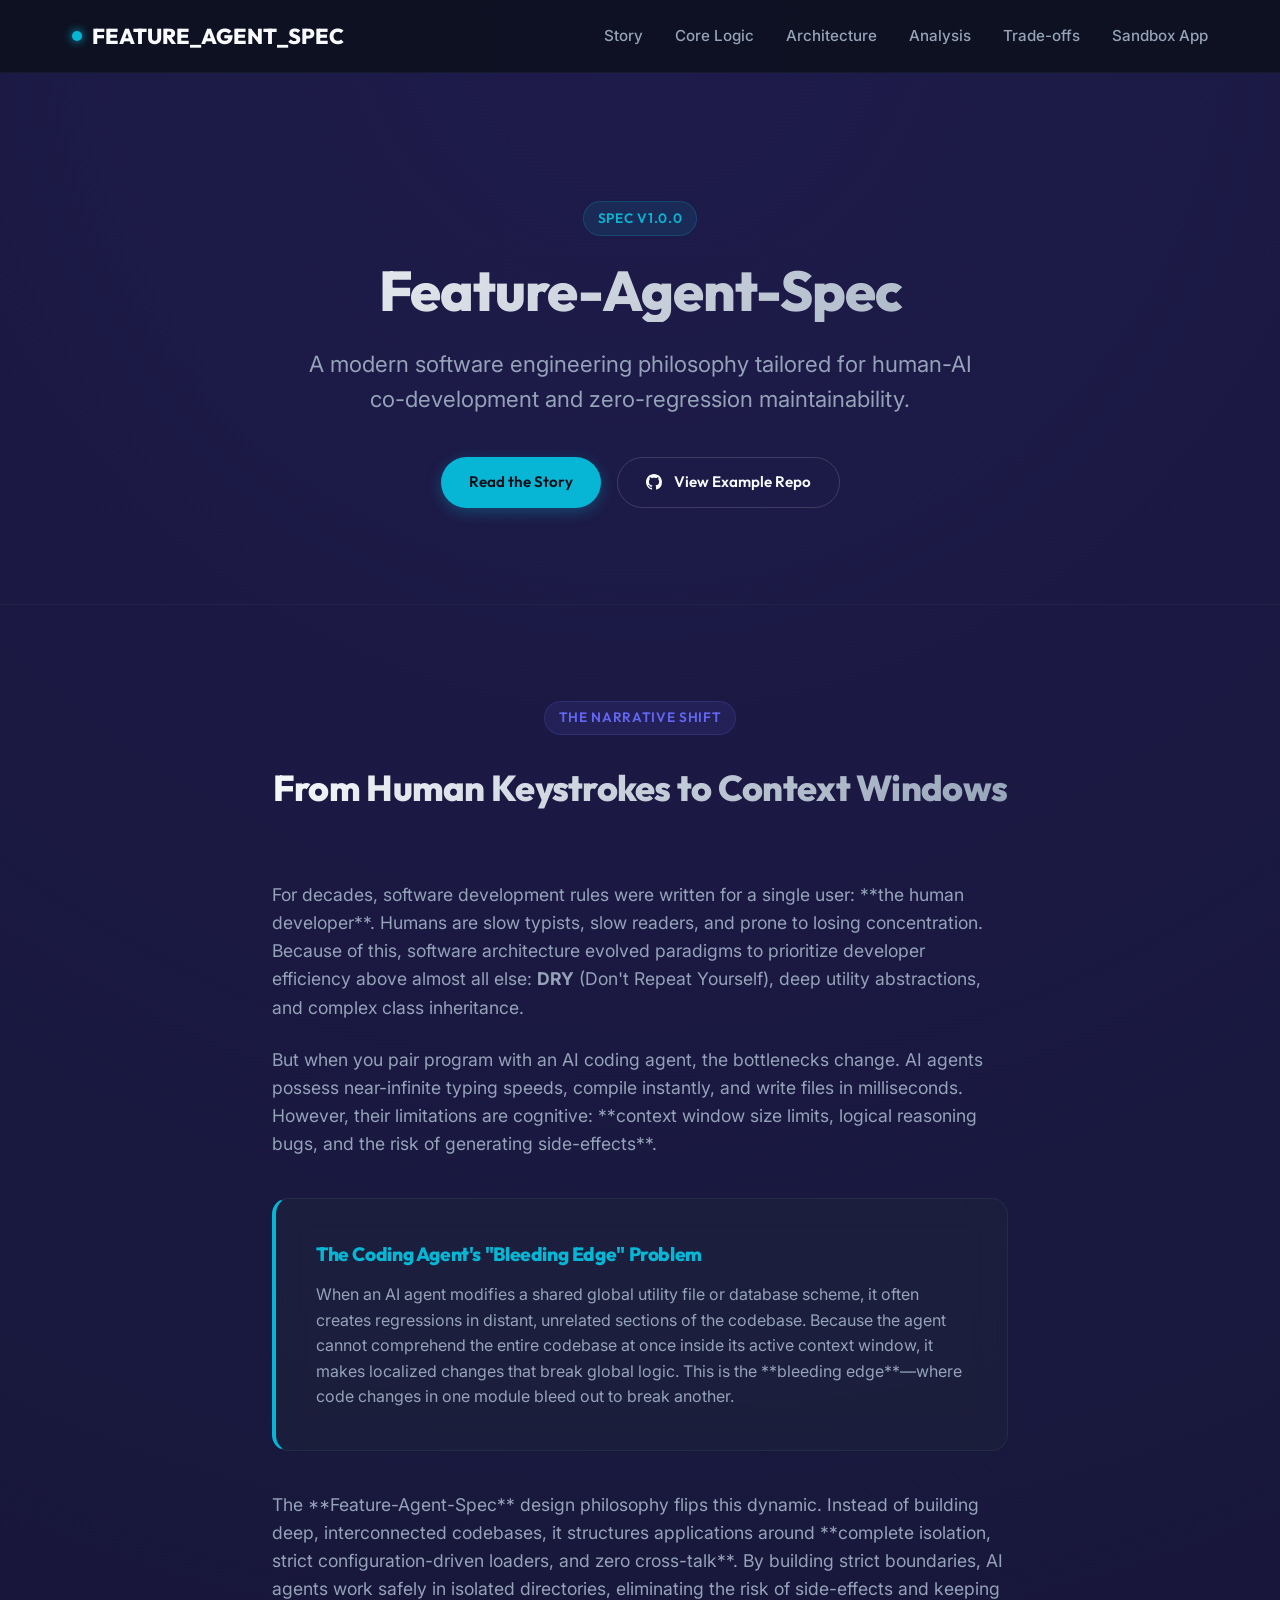
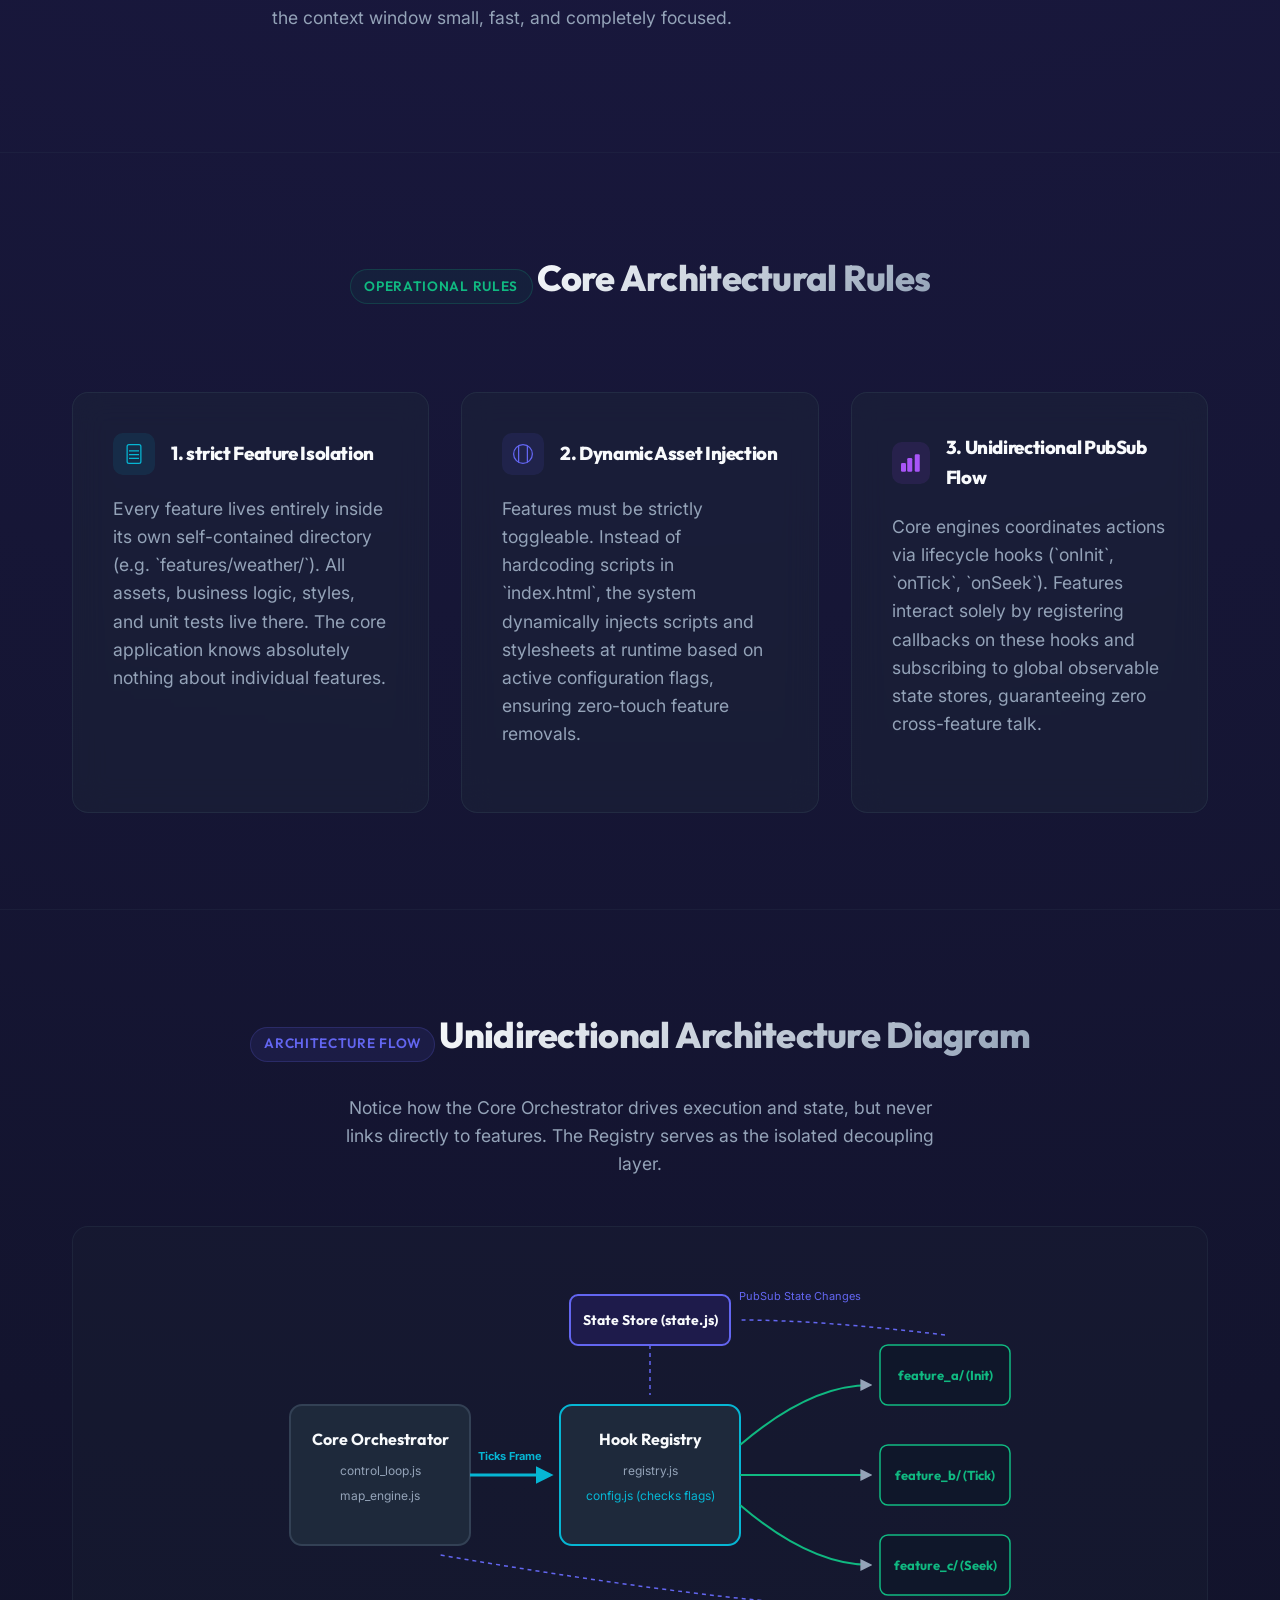
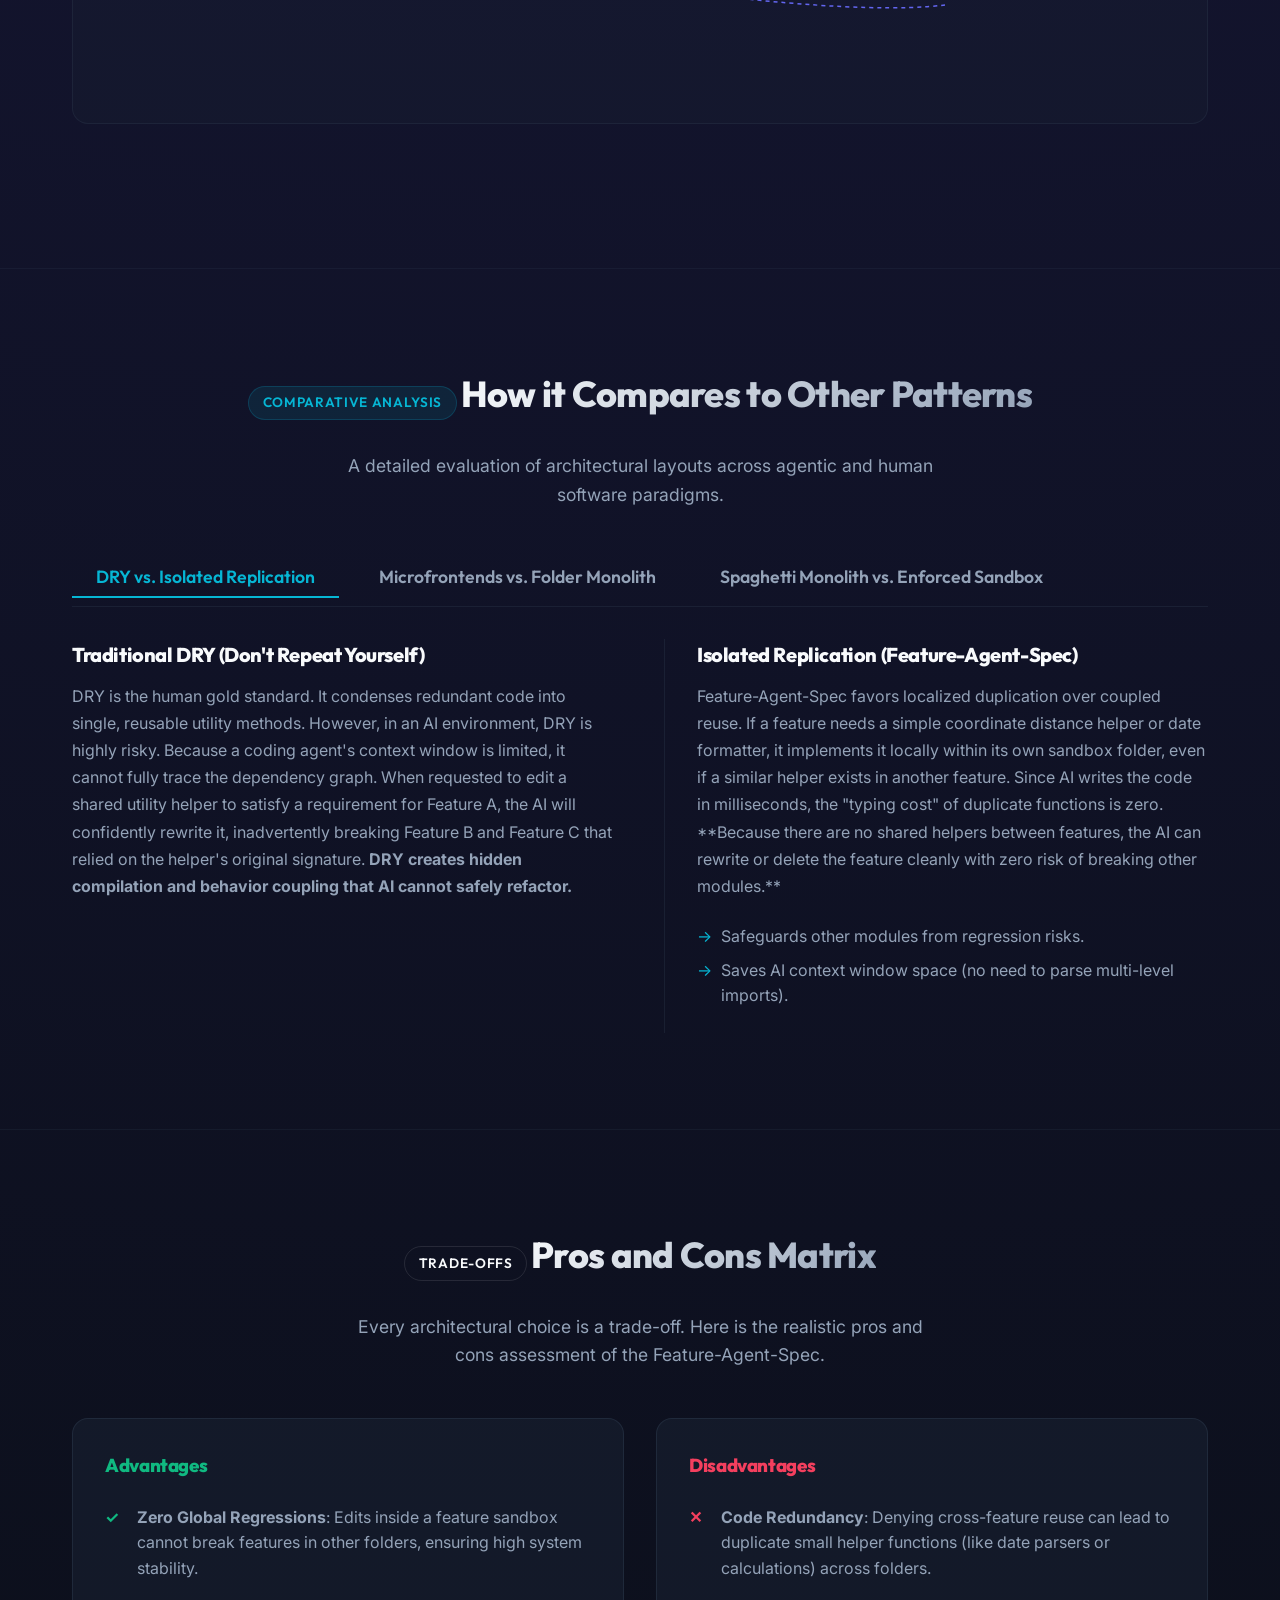
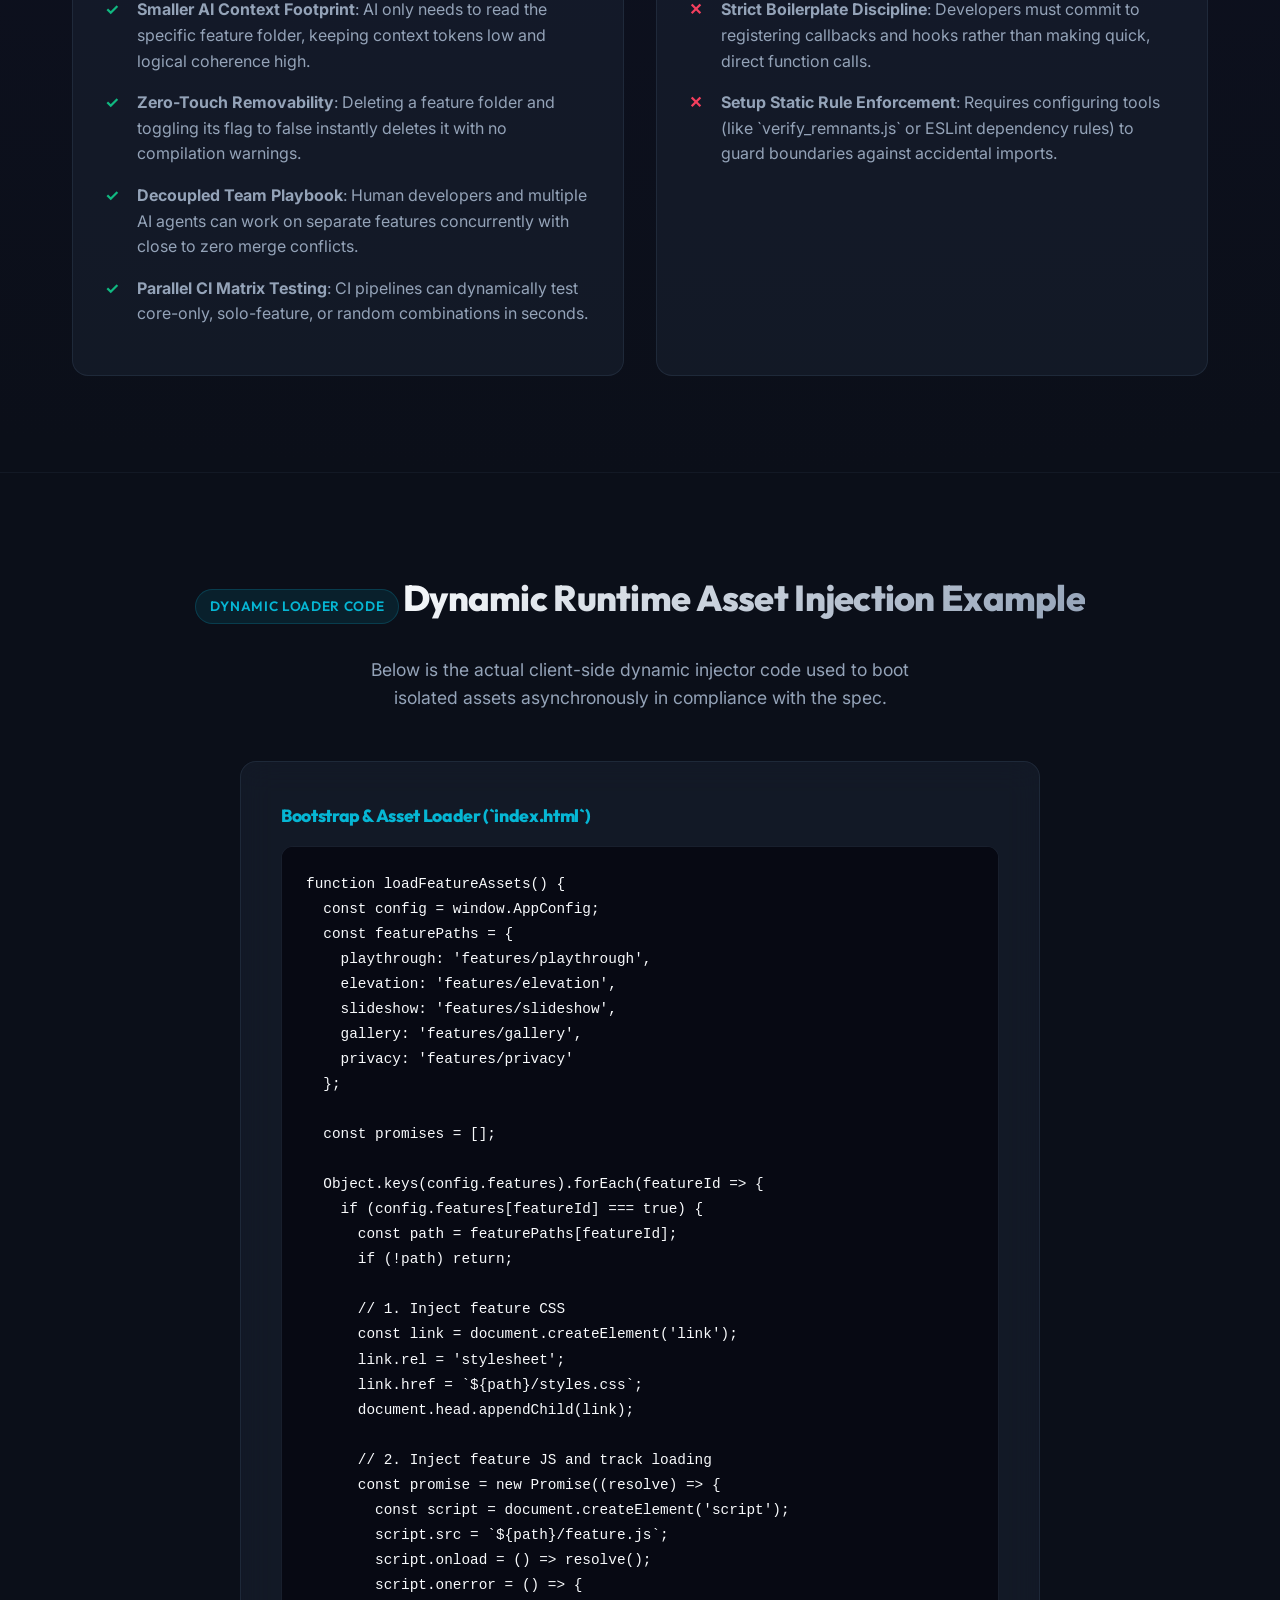
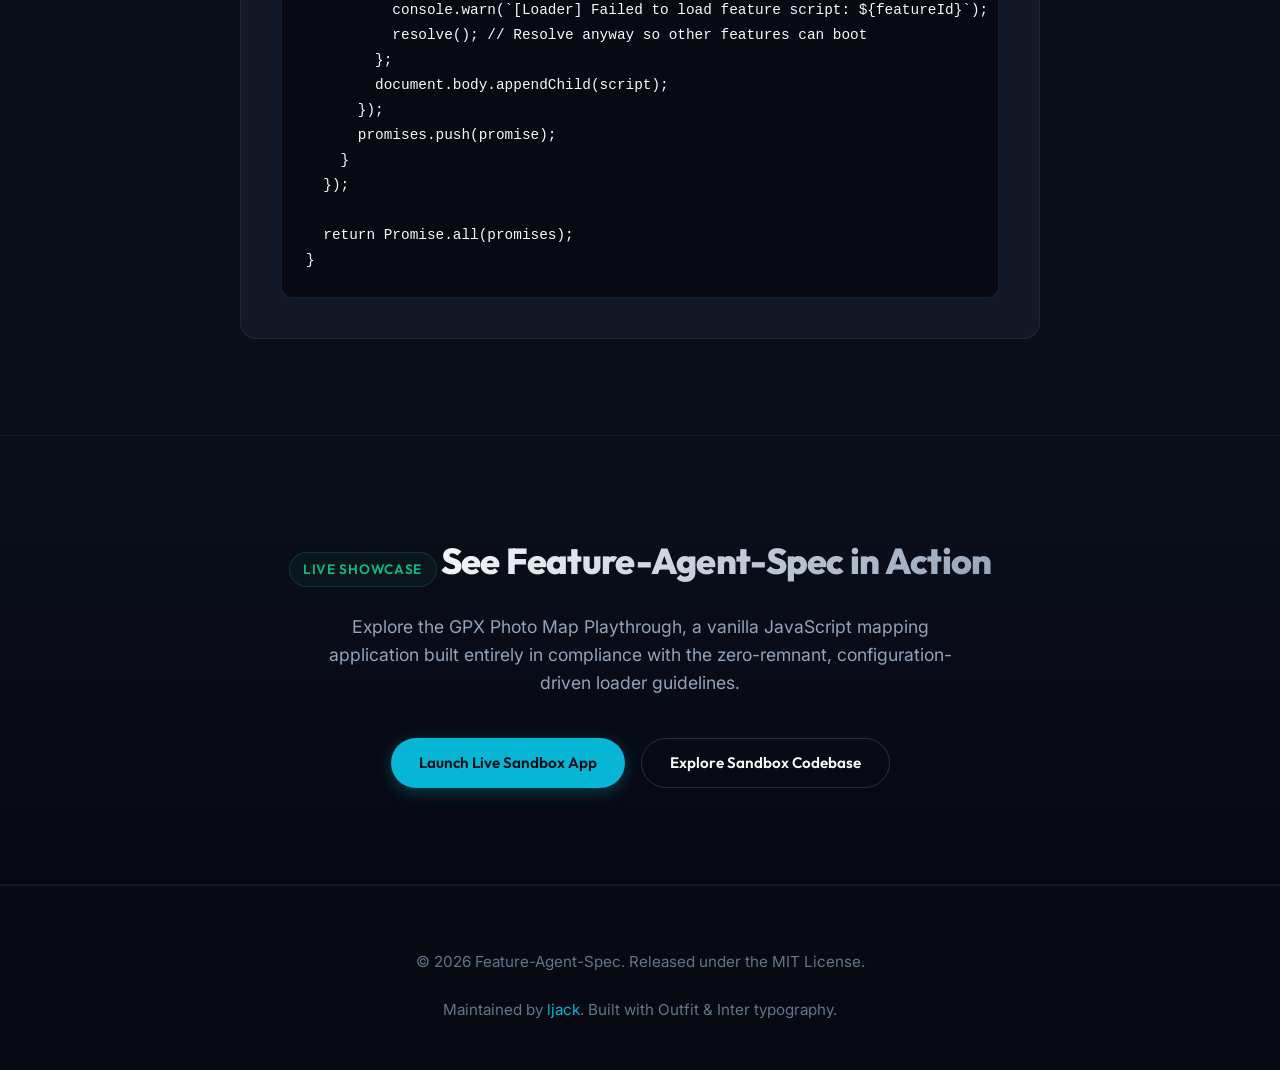
==== index.html @ 4393237b "feat: add landing page and pages deploy workflow" ====
<!DOCTYPE html>
<html lang="en">
<head>
  <meta charset="utf-8" />
  <meta name="viewport" content="width=device-width, initial-scale=1" />
  <title>Feature-Agent-Spec: Agentic Software Architecture</title>
  
  <!-- Google Fonts -->
  <link rel="preconnect" href="https://fonts.googleapis.com" />
  <link rel="preconnect" href="https://fonts.gstatic.com" crossorigin />
  <link href="https://fonts.googleapis.com/css2?family=Inter:wght@300;400;500;600;700&family=Outfit:wght@400;600;800;900&family=JetBrains+Mono:wght@400;500&display=swap" rel="stylesheet" />
  
  <!-- Base Stylesheet -->
  <link rel="stylesheet" href="index.css" />
</head>
<body>

  <!-- Navigation Bar -->
  <header>
    <div class="container header-container">
      <a href="#" class="logo">
        <span class="logo-dot"></span>
        FEATURE_AGENT_SPEC
      </a>
      <ul class="nav-links">
        <li><a href="#philosophy">Story</a></li>
        <li><a href="#principles">Core Logic</a></li>
        <li><a href="#diagrams">Architecture</a></li>
        <li><a href="#analysis">Analysis</a></li>
        <li><a href="#tradeoffs">Trade-offs</a></li>
        <li><a href="https://github.com/ljack/feature-agent-spec-gpx-photo-map-playthrough" target="_blank" rel="noopener noreferrer">Sandbox App</a></li>
      </ul>
    </div>
  </header>

  <!-- Hero Section -->
  <section class="hero">
    <div class="container">
      <span class="badge badge-cyan">Spec v1.0.0</span>
      <h1>Feature-Agent-Spec</h1>
      <p class="hero-subtitle">A modern software engineering philosophy tailored for human-AI co-development and zero-regression maintainability.</p>
      <div class="hero-actions">
        <a href="#philosophy" class="btn btn-primary">Read the Story</a>
        <a href="https://github.com/ljack/feature-agent-spec-gpx-photo-map-playthrough" class="btn btn-outline" target="_blank" rel="noopener noreferrer">
          <svg width="16" height="16" fill="currentColor" viewBox="0 0 16 16" style="margin-right: 0.25rem;">
            <path d="M8 0C3.58 0 0 3.58 0 8c0 3.54 2.29 6.53 5.47 7.59.4.07.55-.17.55-.38 0-.19-.01-.82-.01-1.49-2.01.37-2.53-.49-2.69-.94-.09-.23-.48-.94-.82-1.13-.28-.15-.68-.52-.01-.53.63-.01 1.08.58 1.23.82.72 1.21 1.87.87 2.33.66.07-.52.28-.87.51-1.07-1.78-.2-3.64-.89-3.64-3.95 0-.87.31-1.59.82-2.15-.08-.2-.36-1.02.08-2.12 0 0 .67-.21 2.2.82.64-.18 1.32-.27 2-.27.68 0 1.36.09 2 .27 1.53-1.04 2.2-.82 2.2-.82.44 1.1.16 1.92.08 2.12.51.56.82 1.27.82 2.15 0 3.07-1.87 3.75-3.65 3.95.29.25.54.73.54 1.48 0 1.07-.01 1.93-.01 2.2 0 .21.15.46.55.38A8.012 8.012 0 0 0 16 8c0-4.42-3.58-8-8-8z"/>
          </svg>
          View Example Repo
        </a>
      </div>
    </div>
  </section>

  <!-- Narrative Story Section -->
  <section id="philosophy">
    <div class="container" style="max-width: 800px;">
      <div style="text-align: center; margin-bottom: 3rem;">
        <span class="badge badge-indigo">The Narrative Shift</span>
        <h2>From Human Keystrokes to Context Windows</h2>
      </div>
      <p>For decades, software development rules were written for a single user: **the human developer**. Humans are slow typists, slow readers, and prone to losing concentration. Because of this, software architecture evolved paradigms to prioritize developer efficiency above almost all else: <strong>DRY</strong> (Don't Repeat Yourself), deep utility abstractions, and complex class inheritance.</p>
      
      <p>But when you pair program with an AI coding agent, the bottlenecks change. AI agents possess near-infinite typing speeds, compile instantly, and write files in milliseconds. However, their limitations are cognitive: **context window size limits, logical reasoning bugs, and the risk of generating side-effects**.</p>
      
      <div class="card" style="margin: 2.5rem 0; border-left: 4px solid var(--accent-cyan);">
        <h4 style="font-size: 1.2rem; margin-bottom: 0.75rem; color: var(--accent-cyan);">The Coding Agent's "Bleeding Edge" Problem</h4>
        <p style="font-size: 1rem; margin-bottom: 0; color: var(--text-secondary);">When an AI agent modifies a shared global utility file or database scheme, it often creates regressions in distant, unrelated sections of the codebase. Because the agent cannot comprehend the entire codebase at once inside its active context window, it makes localized changes that break global logic. This is the **bleeding edge**—where code changes in one module bleed out to break another.</p>
      </div>

      <p>The **Feature-Agent-Spec** design philosophy flips this dynamic. Instead of building deep, interconnected codebases, it structures applications around **complete isolation, strict configuration-driven loaders, and zero cross-talk**. By building strict boundaries, AI agents work safely in isolated directories, eliminating the risk of side-effects and keeping the context window small, fast, and completely focused.</p>
    </div>
  </section>

  <!-- Core Architecture Principles -->
  <section id="principles">
    <div class="container">
      <div style="text-align: center; margin-bottom: 4rem;">
        <span class="badge badge-emerald">Operational Rules</span>
        <h2>Core Architectural Rules</h2>
      </div>
      
      <div class="feature-grid">
        <!-- Principle 1 -->
        <div class="card">
          <div class="feature-header">
            <div class="feature-icon">
              <svg width="20" height="20" fill="currentColor" viewBox="0 0 16 16">
                <path d="M12 1a1 1 0 0 1 1 1v12a1 1 0 0 1-1 1H4a1 1 0 0 1-1-1V2a1 1 0 0 1 1-1h8zM4 0a2 2 0 0 0-2 2v12a2 2 0 0 0 2 2h8a2 2 0 0 0 2-2V2a2 2 0 0 0-2-2H4z"/>
                <path d="M4 6h8V5H4v1zm0 3h8V8H4v1zm0 3h8v-1H4v1z"/>
              </svg>
            </div>
            <h3>1. strict Feature Isolation</h3>
          </div>
          <p>Every feature lives entirely inside its own self-contained directory (e.g. `features/weather/`). All assets, business logic, styles, and unit tests live there. The core application knows absolutely nothing about individual features.</p>
        </div>

        <!-- Principle 2 -->
        <div class="card">
          <div class="feature-header">
            <div class="feature-icon" style="color: var(--accent-indigo); background: rgba(99, 102, 241, 0.1);">
              <svg width="20" height="20" fill="currentColor" viewBox="0 0 16 16">
                <path d="M8 15A7 7 0 1 1 8 1a7 7 0 0 1 0 14zm0 1A8 8 0 1 0 8 0a8 8 0 0 0 0 16z"/>
                <path d="M11.5 15a.5.5 0 0 1-.5-.5v-13a.5.5 0 0 1 1 0v13a.5.5 0 0 1-.5.5zM4.5 15a.5.5 0 0 1-.5-.5v-13a.5.5 0 0 1 1 0v13a.5.5 0 0 1-.5.5z"/>
              </svg>
            </div>
            <h3>2. Dynamic Asset Injection</h3>
          </div>
          <p>Features must be strictly toggleable. Instead of hardcoding scripts in `index.html`, the system dynamically injects scripts and stylesheets at runtime based on active configuration flags, ensuring zero-touch feature removals.</p>
        </div>

        <!-- Principle 3 -->
        <div class="card">
          <div class="feature-header">
            <div class="feature-icon" style="color: var(--accent-purple); background: rgba(168, 85, 247, 0.1);">
              <svg width="20" height="20" fill="currentColor" viewBox="0 0 16 16">
                <path d="M11 2a1 1 0 0 1 1-1h2a1 1 0 0 1 1 1v12a1 1 0 0 1-1 1h-2a1 1 0 0 1-1-1V2z"/>
                <path d="M5 5a1 1 0 0 1 1-1h2a1 1 0 0 1 1 1v9a1 1 0 0 1-1 1H6a1 1 0 0 1-1-1V5z"/>
                <path d="M0 9a1 1 0 0 1 1-1h2a1 1 0 0 1 1 1v5a1 1 0 0 1-1 1H1a1 1 0 0 1-1-1V9z"/>
              </svg>
            </div>
            <h3>3. Unidirectional PubSub Flow</h3>
          </div>
          <p>Core engines coordinates actions via lifecycle hooks (`onInit`, `onTick`, `onSeek`). Features interact solely by registering callbacks on these hooks and subscribing to global observable state stores, guaranteeing zero cross-feature talk.</p>
        </div>
      </div>
    </div>
  </section>

  <!-- Interactive SVG Diagrams -->
  <section id="diagrams">
    <div class="container">
      <div style="text-align: center; margin-bottom: 2rem;">
        <span class="badge badge-indigo">Architecture Flow</span>
        <h2>Unidirectional Architecture Diagram</h2>
        <p style="max-width: 600px; margin: 0.5rem auto 0;">Notice how the Core Orchestrator drives execution and state, but never links directly to features. The Registry serves as the isolated decoupling layer.</p>
      </div>

      <div class="diagram-container">
        <!-- SVG Vector Diagram -->
        <svg class="diagram-svg" viewBox="0 0 800 400" xmlns="http://www.w3.org/2000/svg">
          <!-- Definitions for markers and filters -->
          <defs>
            <marker id="arrow" viewBox="0 0 10 10" refX="8" refY="5" markerWidth="6" markerHeight="6" orient="auto-start-reverse">
              <path d="M 0 0 L 10 5 L 0 10 z" fill="#94a3b8"/>
            </marker>
            <marker id="arrow-glow" viewBox="0 0 10 10" refX="8" refY="5" markerWidth="6" markerHeight="6" orient="auto-start-reverse">
              <path d="M 0 0 L 10 5 L 0 10 z" fill="#06b6d4"/>
            </marker>
          </defs>

          <!-- Core Block -->
          <rect x="50" y="130" width="180" height="140" rx="12" fill="#1e293b" stroke="#334155" stroke-width="2"/>
          <text x="140" y="170" fill="#f8fafc" font-family="Outfit" font-weight="bold" font-size="16" text-anchor="middle">Core Orchestrator</text>
          <text x="140" y="200" fill="#94a3b8" font-family="Inter" font-size="12" text-anchor="middle">control_loop.js</text>
          <text x="140" y="225" fill="#94a3b8" font-family="Inter" font-size="12" text-anchor="middle">map_engine.js</text>

          <!-- Flow: Core -> Registry -->
          <line x1="230" y1="200" x2="310" y2="200" stroke="#06b6d4" stroke-width="3" marker-end="url(#arrow-glow)"/>
          <text x="270" y="185" fill="#06b6d4" font-family="Inter" font-size="11" font-weight="bold" text-anchor="middle">Ticks Frame</text>

          <!-- Registry Block -->
          <rect x="320" y="130" width="180" height="140" rx="12" fill="#1e293b" stroke="#06b6d4" stroke-width="2"/>
          <text x="410" y="170" fill="#f8fafc" font-family="Outfit" font-weight="bold" font-size="16" text-anchor="middle">Hook Registry</text>
          <text x="410" y="200" fill="#94a3b8" font-family="Inter" font-size="12" text-anchor="middle">registry.js</text>
          <text x="410" y="225" fill="#06b6d4" font-family="Inter" font-size="12" text-anchor="middle">config.js (checks flags)</text>

          <!-- Flows: Registry -> Features -->
          <path d="M 500 170 Q 570 110 630 110" fill="none" stroke="#10b981" stroke-width="2" marker-end="url(#arrow)"/>
          <path d="M 500 200 L 630 200" fill="none" stroke="#10b981" stroke-width="2" marker-end="url(#arrow)"/>
          <path d="M 500 230 Q 570 290 630 290" fill="none" stroke="#10b981" stroke-width="2" marker-end="url(#arrow)"/>

          <!-- Feature Sandboxes -->
          <!-- Feature A -->
          <rect x="640" y="70" width="130" height="60" rx="8" fill="#0f172a" stroke="#10b981" stroke-width="1.5"/>
          <text x="705" y="105" fill="#10b981" font-family="Outfit" font-weight="bold" font-size="13" text-anchor="middle">feature_a/ (Init)</text>

          <!-- Feature B -->
          <rect x="640" y="170" width="130" height="60" rx="8" fill="#0f172a" stroke="#10b981" stroke-width="1.5"/>
          <text x="705" y="205" fill="#10b981" font-family="Outfit" font-weight="bold" font-size="13" text-anchor="middle">feature_b/ (Tick)</text>

          <!-- Feature C -->
          <rect x="640" y="260" width="130" height="60" rx="8" fill="#0f172a" stroke="#10b981" stroke-width="1.5"/>
          <text x="705" y="295" fill="#10b981" font-family="Outfit" font-weight="bold" font-size="13" text-anchor="middle">feature_c/ (Seek)</text>

          <!-- State Store Overlay -->
          <rect x="330" y="20" width="160" height="50" rx="8" fill="#1e1b4b" stroke="#6366f1" stroke-width="2"/>
          <text x="410" y="50" fill="#f8fafc" font-family="Outfit" font-weight="bold" font-size="14" text-anchor="middle">State Store (state.js)</text>

          <!-- Dotted Lines: Features <-> State -->
          <path d="M 705 60 Q 580 45 500 45" fill="none" stroke="#6366f1" stroke-width="1.5" stroke-dasharray="4,4"/>
          <path d="M 705 330 Q 580 345 200 280" fill="none" stroke="#6366f1" stroke-width="1.5" stroke-dasharray="4,4" />
          <line x1="410" y1="70" x2="410" y2="120" stroke="#6366f1" stroke-width="1.5" stroke-dasharray="4,4"/>
          
          <text x="560" y="25" fill="#6366f1" font-family="Inter" font-size="11" text-anchor="middle">PubSub State Changes</text>
        </svg>
      </div>
    </div>
  </section>

  <!-- Deep Architecture Analysis Section -->
  <section id="analysis">
    <div class="container">
      <div style="text-align: center; margin-bottom: 3rem;">
        <span class="badge badge-cyan">Comparative Analysis</span>
        <h2>How it Compares to Other Patterns</h2>
        <p style="max-width: 600px; margin: 0.5rem auto 0;">A detailed evaluation of architectural layouts across agentic and human software paradigms.</p>
      </div>

      <div class="tab-container">
        <!-- Navigation Tabs -->
        <div class="tab-nav">
          <button class="tab-btn active" onclick="switchTab(event, 'tab-dry')">DRY vs. Isolated Replication</button>
          <button class="tab-btn" onclick="switchTab(event, 'tab-micro')">Microfrontends vs. Folder Monolith</button>
          <button class="tab-btn" onclick="switchTab(event, 'tab-mono')">Spaghetti Monolith vs. Enforced Sandbox</button>
        </div>

        <!-- Tab 1: DRY -->
        <div id="tab-dry" class="tab-panel active">
          <div class="analysis-block">
            <h4>Traditional DRY (Don't Repeat Yourself)</h4>
            <p>DRY is the human gold standard. It condenses redundant code into single, reusable utility methods. However, in an AI environment, DRY is highly risky. Because a coding agent's context window is limited, it cannot fully trace the dependency graph. When requested to edit a shared utility helper to satisfy a requirement for Feature A, the AI will confidently rewrite it, inadvertently breaking Feature B and Feature C that relied on the helper's original signature. <strong>DRY creates hidden compilation and behavior coupling that AI cannot safely refactor.</strong></p>
          </div>
          <div class="analysis-block" style="border-left: 1px solid rgba(51, 65, 85, 0.3); padding-left: 2rem;">
            <h4>Isolated Replication (Feature-Agent-Spec)</h4>
            <p>Feature-Agent-Spec favors localized duplication over coupled reuse. If a feature needs a simple coordinate distance helper or date formatter, it implements it locally within its own sandbox folder, even if a similar helper exists in another feature. Since AI writes the code in milliseconds, the "typing cost" of duplicate functions is zero. **Because there are no shared helpers between features, the AI can rewrite or delete the feature cleanly with zero risk of breaking other modules.**</p>
            <ul class="bullet-list" style="margin-top: 1rem;">
              <li>Safeguards other modules from regression risks.</li>
              <li>Saves AI context window space (no need to parse multi-level imports).</li>
            </ul>
          </div>
        </div>

        <!-- Tab 2: Microfrontends -->
        <div id="tab-micro" class="tab-panel">
          <div class="analysis-block">
            <h4>Microservices / Microfrontends</h4>
            <p>Microservices resolve coupling by splitting code into physically distinct repositories, build pipelines, and server runtimes. While this guarantees modular isolation, it introduces immense operational complexity: custom Webpack module federation configs, distinct deployment pipelines, network latency, CORS hassles, and difficult local debugging setup. For small to medium-sized apps, microfrontends represent excessive infrastructure overkill.</p>
          </div>
          <div class="analysis-block" style="border-left: 1px solid rgba(51, 65, 85, 0.3); padding-left: 2rem;">
            <h4>Folder-Level Monolith (Feature-Agent-Spec)</h4>
            <p>Feature-Agent-Spec achieves micro-level decoupling **inside a simple monolithic repository**. It enforces isolation boundaries strictly via folder layouts and linting/static rules, rather than multi-repo physical boundaries. You maintain a single build pipeline, run the entire app locally in seconds, and execute test scripts immediately, obtaining the structural benefits of microfrontends with none of the network or hosting overhead.</p>
            <ul class="bullet-list" style="margin-top: 1rem;">
              <li>Zero build-time federated configuration required.</li>
              <li>Local dev server spins up instantly with `npm run dev`.</li>
            </ul>
          </div>
        </div>

        <!-- Tab 3: Monolith -->
        <div id="tab-mono" class="tab-panel">
          <div class="analysis-block">
            <h4>Spaghetti Monoliths</h4>
            <p>Traditional monolithic codebases allow direct, ad-hoc imports across any file boundaries. Over time, code paths resemble spaghetti. Feature A directly imports from Feature B, the core launcher directly links to styles inside individual widgets, and routes are hardcoded inside central configuration arrays. Deleting a directory in a spaghetti monolith causes a domino effect of compilation crashes, broken links, and hidden asset calls.</p>
          </div>
          <div class="analysis-block" style="border-left: 1px solid rgba(51, 65, 85, 0.3); padding-left: 2rem;">
            <h4>Enforced Sandbox Monolith</h4>
            <p>Feature-Agent-Spec mandates strict unidirectional flow: Core never imports from Features, and Features never cross-talk. Features register themselves dynamically at runtime. If a folder (like `features/privacy/`) is completely deleted, the core and other features still compile, run, and pass CI tests immediately because **no static imports or dead asset calls were left behind** in the core templates.</p>
            <ul class="bullet-list" style="margin-top: 1rem;">
              <li>Guarantees 100% touchless feature removals.</li>
              <li>Limits git branch conflicts to configuration files.</li>
            </ul>
          </div>
        </div>
      </div>
    </div>
  </section>

  <!-- Trade-offs: Pros and Cons -->
  <section id="tradeoffs">
    <div class="container">
      <div style="text-align: center; margin-bottom: 2rem;">
        <span class="badge badge-rose">Trade-offs</span>
        <h2>Pros and Cons Matrix</h2>
        <p style="max-width: 600px; margin: 0.5rem auto 0;">Every architectural choice is a trade-off. Here is the realistic pros and cons assessment of the Feature-Agent-Spec.</p>
      </div>

      <div class="pros-cons-grid">
        <div class="pros-list">
          <h3>Advantages</h3>
          <ul>
            <li><strong>Zero Global Regressions</strong>: Edits inside a feature sandbox cannot break features in other folders, ensuring high system stability.</li>
            <li><strong>Smaller AI Context Footprint</strong>: AI only needs to read the specific feature folder, keeping context tokens low and logical coherence high.</li>
            <li><strong>Zero-Touch Removability</strong>: Deleting a feature folder and toggling its flag to false instantly deletes it with no compilation warnings.</li>
            <li><strong>Decoupled Team Playbook</strong>: Human developers and multiple AI agents can work on separate features concurrently with close to zero merge conflicts.</li>
            <li><strong>Parallel CI Matrix Testing</strong>: CI pipelines can dynamically test core-only, solo-feature, or random combinations in seconds.</li>
          </ul>
        </div>
        <div class="cons-list">
          <h3>Disadvantages</h3>
          <ul>
            <li><strong>Code Redundancy</strong>: Denying cross-feature reuse can lead to duplicate small helper functions (like date parsers or calculations) across folders.</li>
            <li><strong>Strict Boilerplate Discipline</strong>: Developers must commit to registering callbacks and hooks rather than making quick, direct function calls.</li>
            <li><strong>Setup Static Rule Enforcement</strong>: Requires configuring tools (like `verify_remnants.js` or ESLint dependency rules) to guard boundaries against accidental imports.</li>
          </ul>
        </div>
      </div>
    </div>
  </section>

  <!-- Dynamic Loader Code Example -->
  <section id="code">
    <div class="container">
      <div style="text-align: center; margin-bottom: 3rem;">
        <span class="badge badge-cyan">Dynamic Loader Code</span>
        <h2>Dynamic Runtime Asset Injection Example</h2>
        <p style="max-width: 600px; margin: 0.5rem auto 0;">Below is the actual client-side dynamic injector code used to boot isolated assets asynchronously in compliance with the spec.</p>
      </div>
      
      <div class="card" style="max-width: 800px; margin: 0 auto;">
        <h4 style="font-size: 1.1rem; color: var(--accent-cyan);">Bootstrap & Asset Loader (`index.html`)</h4>
        <pre><code>function loadFeatureAssets() {
  const config = window.AppConfig;
  const featurePaths = {
    playthrough: 'features/playthrough',
    elevation: 'features/elevation',
    slideshow: 'features/slideshow',
    gallery: 'features/gallery',
    privacy: 'features/privacy'
  };

  const promises = [];

  Object.keys(config.features).forEach(featureId => {
    if (config.features[featureId] === true) {
      const path = featurePaths[featureId];
      if (!path) return;

      // 1. Inject feature CSS
      const link = document.createElement('link');
      link.rel = 'stylesheet';
      link.href = `${path}/styles.css`;
      document.head.appendChild(link);

      // 2. Inject feature JS and track loading
      const promise = new Promise((resolve) => {
        const script = document.createElement('script');
        script.src = `${path}/feature.js`;
        script.onload = () => resolve();
        script.onerror = () => {
          console.warn(`[Loader] Failed to load feature script: ${featureId}`);
          resolve(); // Resolve anyway so other features can boot
        };
        document.body.appendChild(script);
      });
      promises.push(promise);
    }
  });

  return Promise.all(promises);
}</code></pre>
      </div>
    </div>
  </section>

  <!-- Bottom CTA and Sandbox App reference -->
  <section style="background: linear-gradient(180deg, var(--bg-main) 0%, #060913 100%); text-align: center;">
    <div class="container">
      <span class="badge badge-emerald">Live Showcase</span>
      <h2 style="margin-bottom: 1.5rem;">See Feature-Agent-Spec in Action</h2>
      <p style="max-width: 650px; margin: 0 auto 2.5rem;">Explore the GPX Photo Map Playthrough, a vanilla JavaScript mapping application built entirely in compliance with the zero-remnant, configuration-driven loader guidelines.</p>
      <div class="hero-actions">
        <a href="https://ljack.github.io/feature-agent-spec-gpx-photo-map-playthrough/" class="btn btn-primary" target="_blank" rel="noopener noreferrer">Launch Live Sandbox App</a>
        <a href="https://github.com/ljack/feature-agent-spec-gpx-photo-map-playthrough" class="btn btn-outline" target="_blank" rel="noopener noreferrer">Explore Sandbox Codebase</a>
      </div>
    </div>
  </section>

  <!-- Footer -->
  <footer>
    <div class="container">
      <p>&copy; 2026 Feature-Agent-Spec. Released under the MIT License.</p>
      <p style="margin-top: 0.5rem;">Maintained by <a href="https://github.com/ljack" target="_blank" rel="noopener noreferrer">ljack</a>. Built with Outfit & Inter typography.</p>
    </div>
  </footer>

  <!-- Tab Logic JavaScript -->
  <script>
    function switchTab(event, tabId) {
      // Deactivate all tabs
      const tabBtns = document.querySelectorAll('.tab-btn');
      tabBtns.forEach(btn => btn.classList.remove('active'));
      
      const tabPanels = document.querySelectorAll('.tab-panel');
      tabPanels.forEach(panel => panel.classList.remove('active'));
      
      // Activate selected tab
      event.currentTarget.classList.add('active');
      document.getElementById(tabId).classList.add('active');
    }
  </script>
</body>
</html>
---- index.css ----
/* Design System & Visual Tokens */
:root {
  --bg-main: #0b0f19;
  --bg-card: rgba(30, 41, 59, 0.4);
  --bg-card-hover: rgba(30, 41, 59, 0.7);
  --border-card: rgba(51, 65, 85, 0.4);
  --border-card-hover: rgba(6, 182, 212, 0.4);
  
  --text-primary: #f8fafc;
  --text-secondary: #94a3b8;
  --text-muted: #64748b;
  
  /* Accent Colors */
  --accent-cyan: #06b6d4;
  --accent-emerald: #10b981;
  --accent-indigo: #6366f1;
  --accent-purple: #a855f7;
  --accent-rose: #f43f5e;
  
  --font-heading: 'Outfit', -apple-system, BlinkMacSystemFont, "Segoe UI", Roboto, sans-serif;
  --font-body: 'Inter', -apple-system, BlinkMacSystemFont, "Segoe UI", Roboto, sans-serif;
  --font-mono: 'JetBrains Mono', 'Fira Code', monospace;
  
  --transition-smooth: all 0.3s cubic-bezier(0.4, 0, 0.2, 1);
  --glass-blur: blur(16px);
}

/* Base Resets & Layout */
* {
  box-sizing: border-box;
  margin: 0;
  padding: 0;
}

html {
  scroll-behavior: smooth;
  background-color: var(--bg-main);
  color: var(--text-primary);
  font-family: var(--font-body);
  line-height: 1.6;
  -webkit-font-smoothing: antialiased;
}

body {
  overflow-x: hidden;
  background: radial-gradient(circle at 50% 0%, #1e1b4b 0%, var(--bg-main) 70%);
  min-height: 100vh;
}

/* Typography Customizations */
h1, h2, h3, h4 {
  font-family: var(--font-heading);
  font-weight: 800;
  letter-spacing: -0.02em;
}

h1 {
  font-size: 3.5rem;
  line-height: 1.1;
  margin-bottom: 1.5rem;
  background: linear-gradient(135deg, #ffffff 0%, #94a3b8 100%);
  -webkit-background-clip: text;
  -webkit-text-fill-color: transparent;
}

h2 {
  font-size: 2.25rem;
  margin-bottom: 1rem;
  background: linear-gradient(135deg, var(--text-primary) 0%, var(--text-secondary) 100%);
  -webkit-background-clip: text;
  -webkit-text-fill-color: transparent;
  display: inline-block;
}

p {
  color: var(--text-secondary);
  font-size: 1.1rem;
  margin-bottom: 1.5rem;
}

/* Container & Sections */
.container {
  max-width: 1200px;
  margin: 0 auto;
  padding: 0 2rem;
}

section {
  padding: 6rem 0;
  border-bottom: 1px solid rgba(51, 65, 85, 0.2);
}

/* Glassmorphism Card Styling */
.card {
  background: var(--bg-card);
  border: 1px solid var(--border-card);
  backdrop-filter: var(--glass-blur);
  -webkit-backdrop-filter: var(--glass-blur);
  border-radius: 16px;
  padding: 2.5rem;
  transition: var(--transition-smooth);
}

.card:hover {
  background: var(--bg-card-hover);
  border-color: var(--border-card-hover);
  transform: translateY(-4px);
  box-shadow: 0 12px 30px rgba(6, 182, 212, 0.08);
}

/* Accent Badges */
.badge {
  display: inline-flex;
  align-items: center;
  gap: 0.5rem;
  padding: 0.35rem 0.85rem;
  border-radius: 9999px;
  font-family: var(--font-heading);
  font-size: 0.85rem;
  font-weight: 600;
  text-transform: uppercase;
  letter-spacing: 0.05em;
  margin-bottom: 1.5rem;
  border: 1px solid rgba(255, 255, 255, 0.1);
}

.badge-cyan { background: rgba(6, 182, 212, 0.1); color: var(--accent-cyan); border-color: rgba(6, 182, 212, 0.2); }
.badge-emerald { background: rgba(16, 119, 86, 0.1); color: var(--accent-emerald); border-color: rgba(16, 182, 129, 0.2); }
.badge-indigo { background: rgba(99, 102, 241, 0.1); color: var(--accent-indigo); border-color: rgba(99, 102, 241, 0.2); }

/* Navigation Header */
header {
  border-bottom: 1px solid rgba(51, 65, 85, 0.2);
  backdrop-filter: var(--glass-blur);
  -webkit-backdrop-filter: var(--glass-blur);
  position: sticky;
  top: 0;
  z-index: 100;
  background: rgba(11, 15, 25, 0.8);
}

.header-container {
  display: flex;
  justify-content: space-between;
  align-items: center;
  height: 4.5rem;
}

.logo {
  font-family: var(--font-heading);
  font-weight: 800;
  font-size: 1.35rem;
  display: flex;
  align-items: center;
  gap: 0.65rem;
  text-decoration: none;
  color: var(--text-primary);
}

.logo-dot {
  width: 10px;
  height: 10px;
  background: var(--accent-cyan);
  border-radius: 50%;
  display: inline-block;
  box-shadow: 0 0 10px var(--accent-cyan);
}

.nav-links {
  display: flex;
  gap: 2rem;
  list-style: none;
}

.nav-links a {
  color: var(--text-secondary);
  text-decoration: none;
  font-size: 0.95rem;
  font-weight: 500;
  transition: var(--transition-smooth);
}

.nav-links a:hover {
  color: var(--accent-cyan);
}

/* Hero Section */
.hero {
  padding: 8rem 0 6rem;
  position: relative;
  text-align: center;
}

.hero-subtitle {
  font-size: 1.4rem;
  max-width: 700px;
  margin: 0 auto 2.5rem;
}

.btn {
  display: inline-flex;
  align-items: center;
  gap: 0.5rem;
  padding: 0.75rem 1.75rem;
  border-radius: 9999px;
  text-decoration: none;
  font-weight: 600;
  font-size: 0.95rem;
  font-family: var(--font-heading);
  transition: var(--transition-smooth);
  cursor: pointer;
  border: none;
}

.btn-primary {
  background: var(--accent-cyan);
  color: var(--bg-main);
  box-shadow: 0 4px 15px rgba(6, 182, 212, 0.3);
}

.btn-primary:hover {
  opacity: 0.9;
  transform: translateY(-2px);
  box-shadow: 0 6px 20px rgba(6, 182, 212, 0.4);
}

.btn-outline {
  border: 1px solid rgba(255, 255, 255, 0.15);
  color: var(--text-primary);
  background: transparent;
}

.btn-outline:hover {
  background: rgba(255, 255, 255, 0.05);
  border-color: rgba(255, 255, 255, 0.3);
  transform: translateY(-2px);
}

.hero-actions {
  display: flex;
  gap: 1rem;
  justify-content: center;
}

/* Feature Grid styling */
.feature-grid {
  display: grid;
  grid-template-columns: repeat(auto-fit, minmax(320px, 1fr));
  gap: 2rem;
  margin-top: 3rem;
}

.feature-header {
  display: flex;
  align-items: center;
  gap: 1rem;
  margin-bottom: 1.25rem;
}

.feature-icon {
  width: 42px;
  height: 42px;
  border-radius: 10px;
  display: flex;
  align-items: center;
  justify-content: center;
  background: rgba(6, 182, 212, 0.1);
  color: var(--accent-cyan);
}

/* Comparison tab system */
.tab-container {
  margin-top: 3rem;
}

.tab-nav {
  display: flex;
  gap: 1rem;
  border-bottom: 1px solid rgba(51, 65, 85, 0.3);
  margin-bottom: 2rem;
  overflow-x: auto;
  padding-bottom: 0.5rem;
}

.tab-btn {
  background: transparent;
  border: none;
  color: var(--text-secondary);
  font-family: var(--font-heading);
  font-size: 1.1rem;
  font-weight: 600;
  padding: 0.5rem 1.5rem;
  cursor: pointer;
  border-bottom: 2px solid transparent;
  transition: var(--transition-smooth);
  white-space: nowrap;
}

.tab-btn:hover {
  color: var(--text-primary);
}

.tab-btn.active {
  color: var(--accent-cyan);
  border-color: var(--accent-cyan);
}

.tab-panel {
  display: none;
}

.tab-panel.active {
  display: grid;
  grid-template-columns: 1fr 1fr;
  gap: 3rem;
  animation: fadeIn 0.4s ease-out;
}

@media (max-width: 768px) {
  .tab-panel.active {
    grid-template-columns: 1fr;
  }
}

.analysis-block h4 {
  font-size: 1.25rem;
  margin-bottom: 0.75rem;
  color: var(--text-primary);
}

.analysis-block p {
  font-size: 1rem;
  line-height: 1.7;
}

.bullet-list {
  list-style: none;
  margin-bottom: 1.5rem;
}

.bullet-list li {
  position: relative;
  padding-left: 1.5rem;
  color: var(--text-secondary);
  margin-bottom: 0.5rem;
}

.bullet-list li::before {
  content: "→";
  position: absolute;
  left: 0;
  color: var(--accent-cyan);
}

/* Code Highlights inside document */
pre {
  background: #070913;
  border: 1px solid rgba(51, 65, 85, 0.4);
  border-radius: 12px;
  padding: 1.5rem;
  overflow-x: auto;
  font-family: var(--font-mono);
  font-size: 0.9rem;
  margin-top: 1rem;
}

code {
  color: var(--text-primary);
}

/* SVGs and graphics */
.diagram-container {
  display: flex;
  justify-content: center;
  align-items: center;
  background: rgba(30, 41, 59, 0.2);
  border: 1px solid rgba(51, 65, 85, 0.3);
  border-radius: 16px;
  padding: 3rem;
  margin: 3rem 0;
}

.diagram-svg {
  width: 100%;
  max-width: 800px;
  height: auto;
}

/* Pro & Cons Table */
.pros-cons-grid {
  display: grid;
  grid-template-columns: 1fr 1fr;
  gap: 2rem;
  margin-top: 3rem;
}

@media (max-width: 768px) {
  .pros-cons-grid {
    grid-template-columns: 1fr;
  }
}

.pros-list, .cons-list {
  background: var(--bg-card);
  border: 1px solid var(--border-card);
  border-radius: 16px;
  padding: 2rem;
}

.pros-list h3 {
  color: var(--accent-emerald);
  margin-bottom: 1.5rem;
  display: flex;
  align-items: center;
  gap: 0.75rem;
}

.cons-list h3 {
  color: var(--accent-rose);
  margin-bottom: 1.5rem;
  display: flex;
  align-items: center;
  gap: 0.75rem;
}

.pros-list ul, .cons-list ul {
  list-style: none;
}

.pros-list li, .cons-list li {
  position: relative;
  padding-left: 2rem;
  margin-bottom: 1rem;
  color: var(--text-secondary);
}

.pros-list li::before {
  content: "✓";
  position: absolute;
  left: 0;
  color: var(--accent-emerald);
  font-weight: bold;
}

.cons-list li::before {
  content: "✕";
  position: absolute;
  left: 0;
  color: var(--accent-rose);
  font-weight: bold;
}

/* Footer Section */
footer {
  padding: 4rem 0;
  background: #070913;
  border-top: 1px solid rgba(51, 65, 85, 0.3);
  text-align: center;
}

footer p {
  font-size: 0.95rem;
  color: var(--text-muted);
}

footer a {
  color: var(--accent-cyan);
  text-decoration: none;
  transition: var(--transition-smooth);
}

footer a:hover {
  text-decoration: underline;
}

/* Animations */
@keyframes fadeIn {
  from {
    opacity: 0;
    transform: translateY(10px);
  }
  to {
    opacity: 1;
    transform: translateY(0);
  }
}

/* Responsive Scaling Styles */
@media (max-width: 992px) {
  h1 { font-size: 2.75rem; }
  h2 { font-size: 1.85rem; }
  section { padding: 4rem 0; }
}

@media (max-width: 576px) {
  h1 { font-size: 2.25rem; }
  .hero-subtitle { font-size: 1.15rem; }
  .hero-actions { flex-direction: column; align-items: stretch; }
  .btn { justify-content: center; }
}
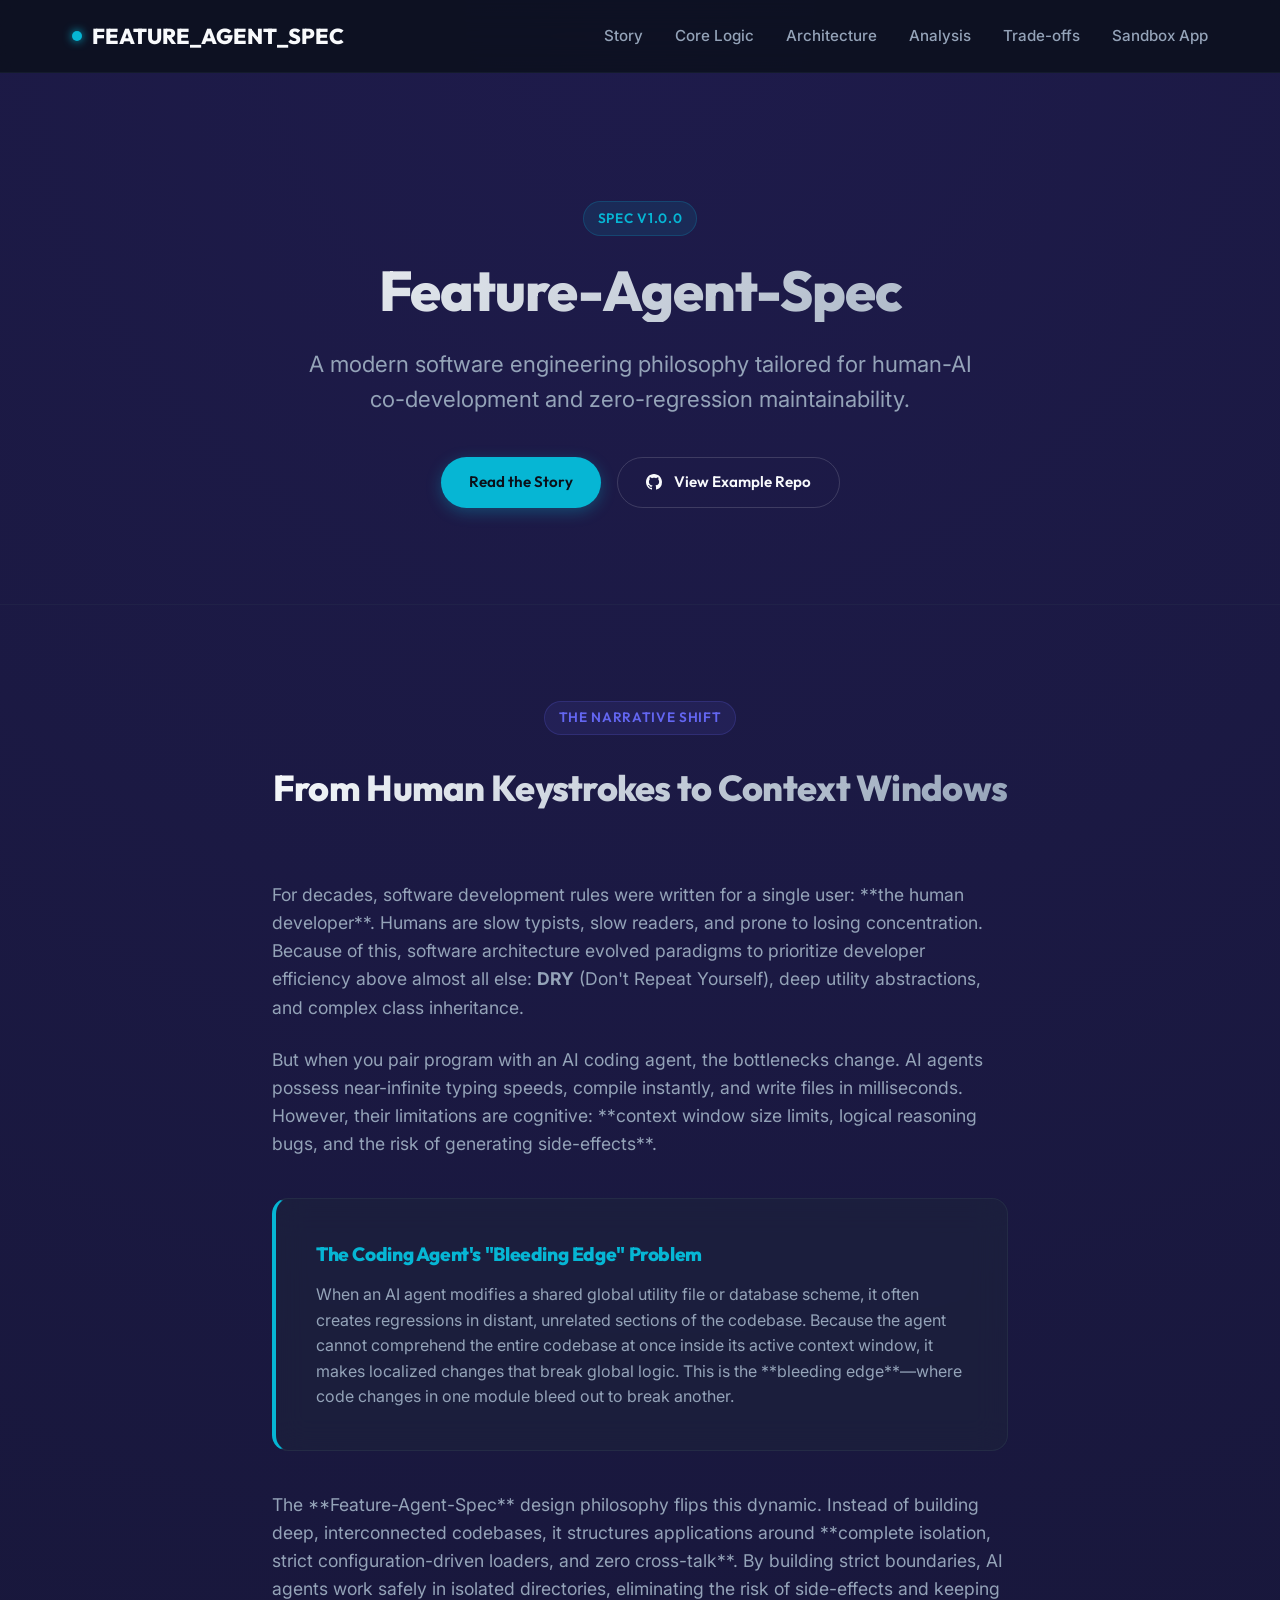
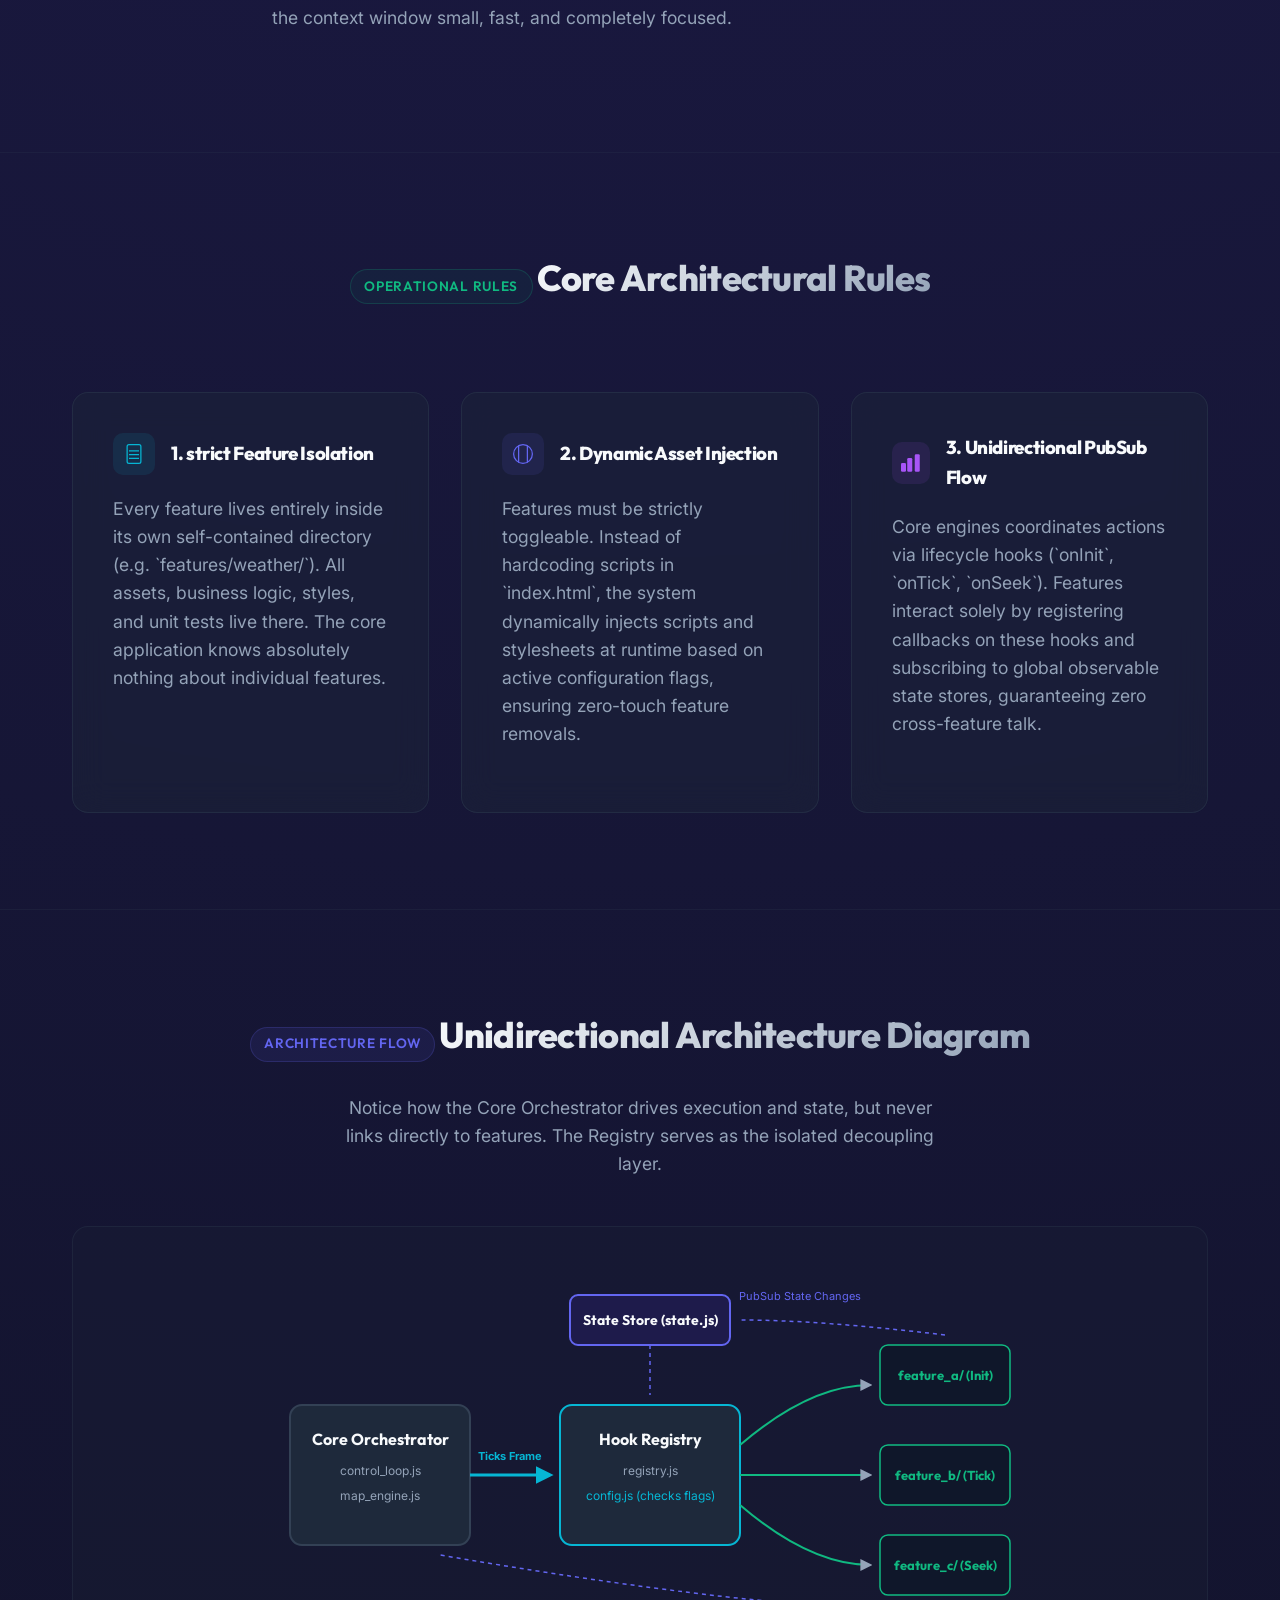
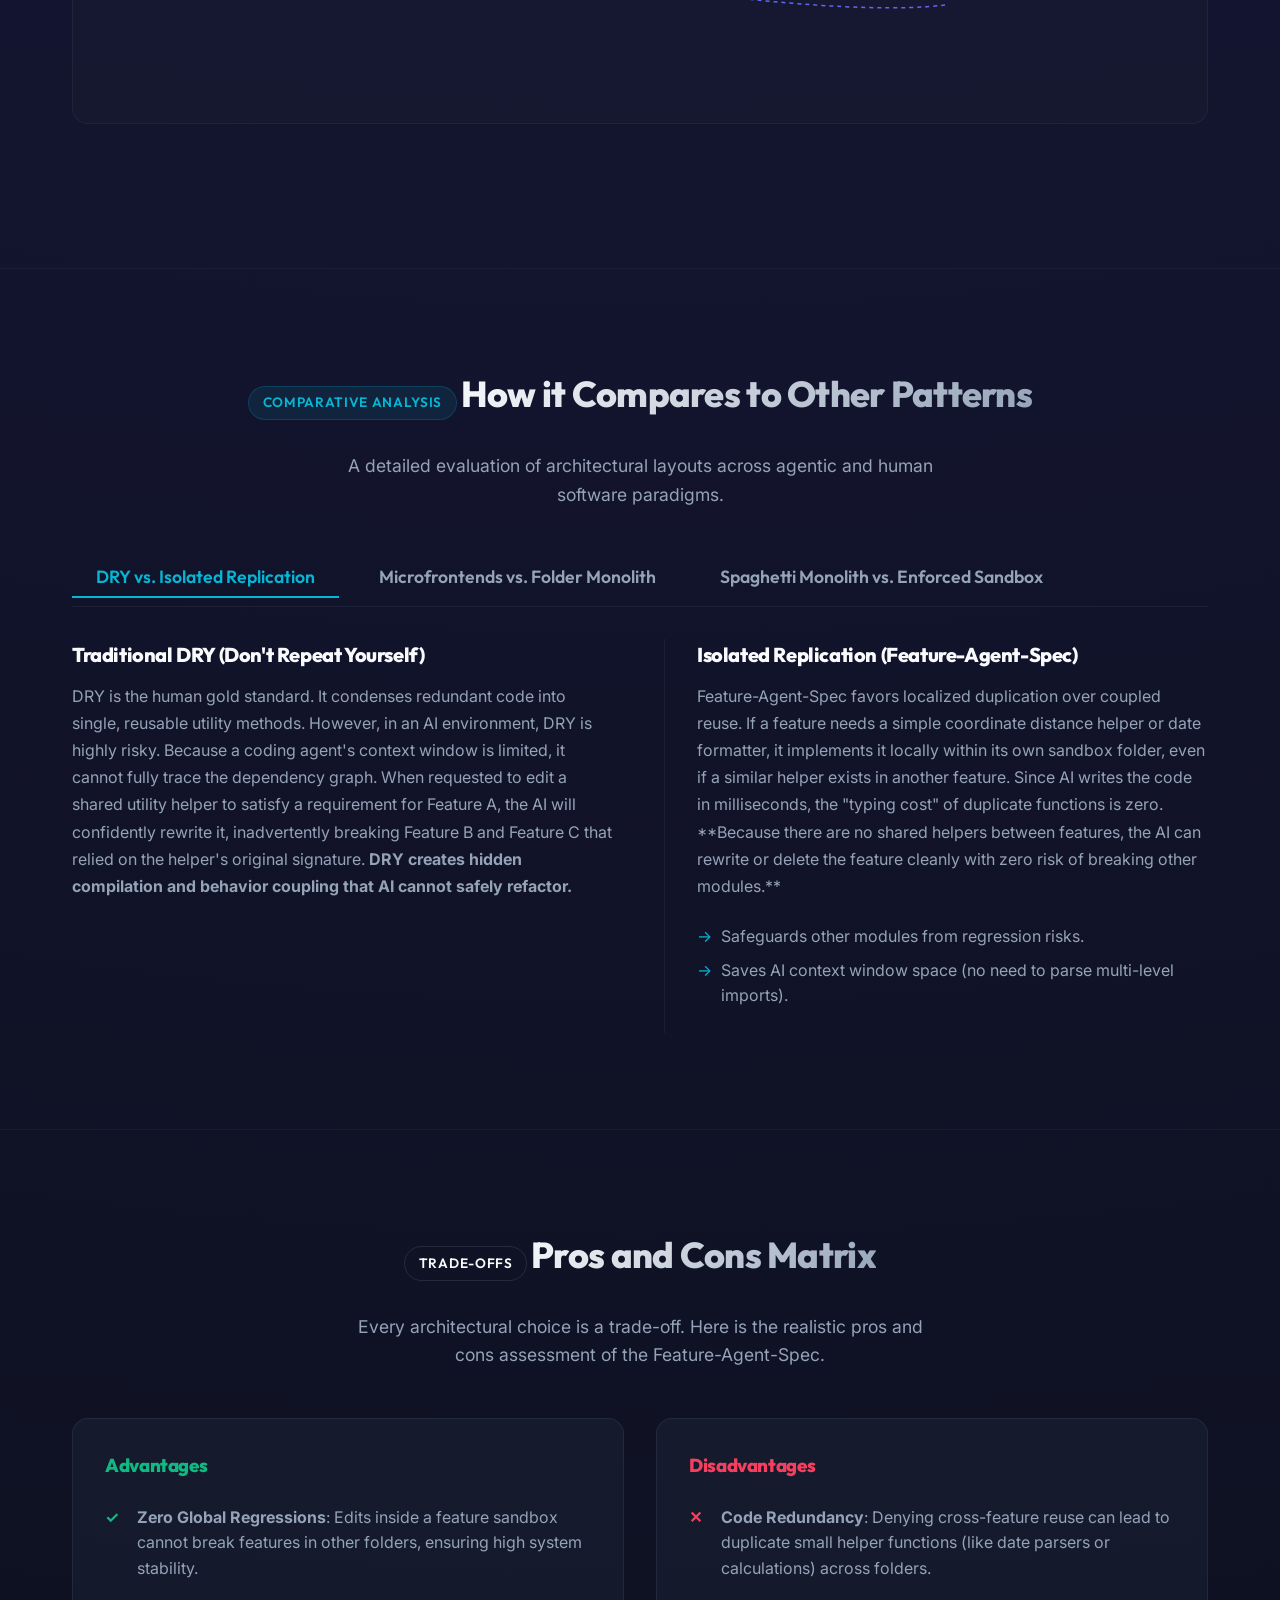
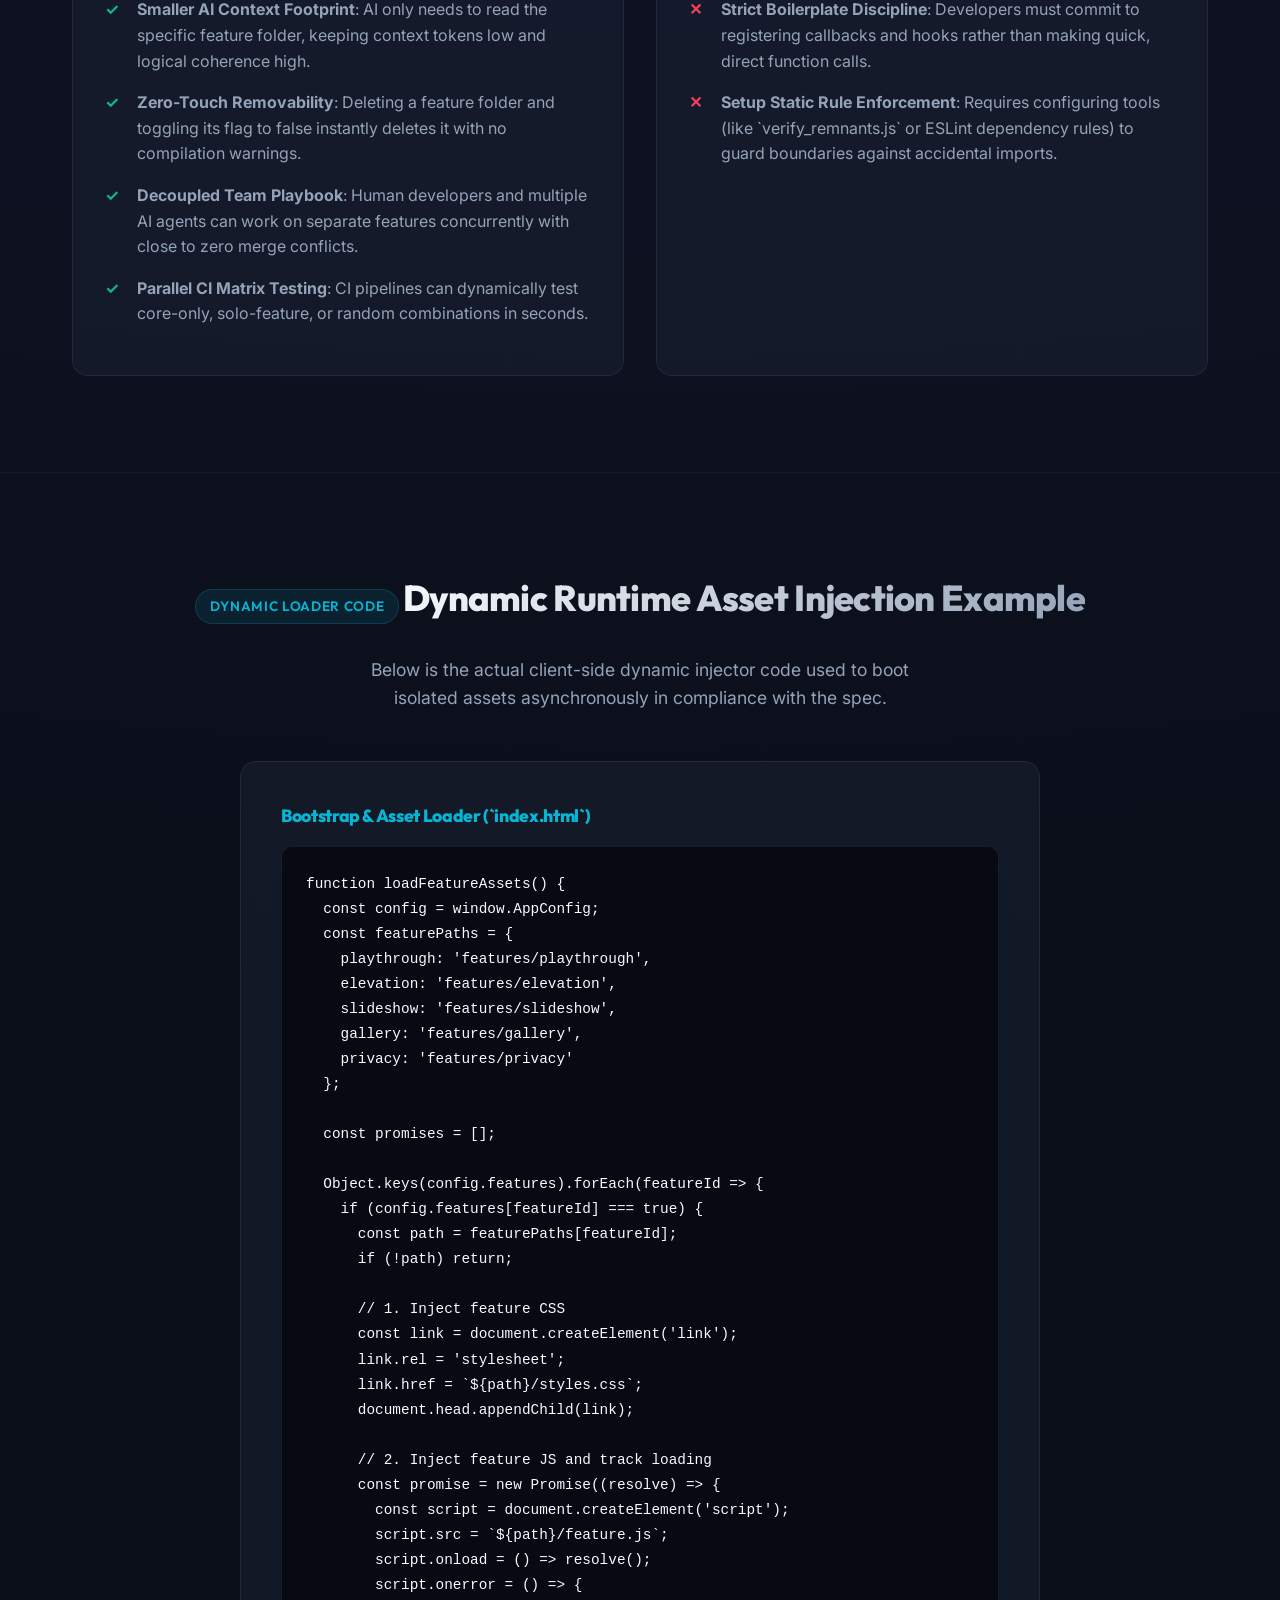
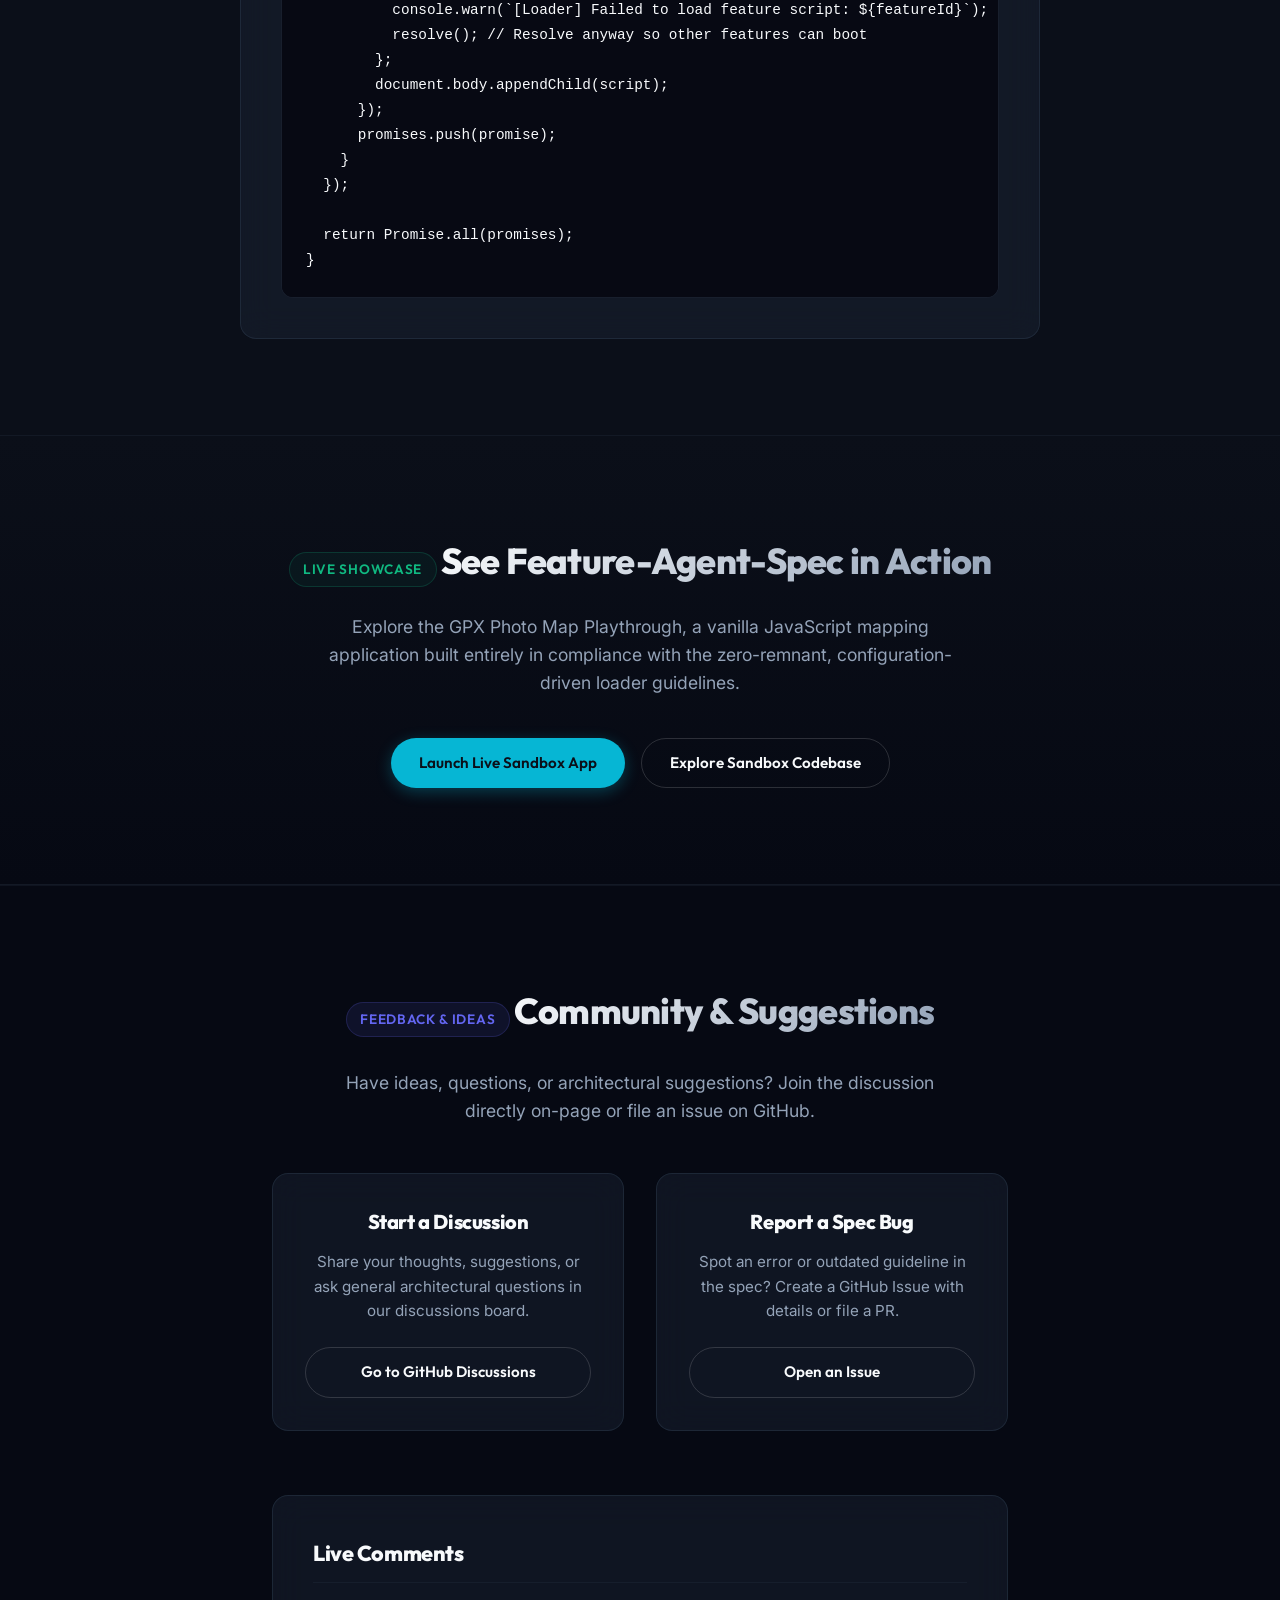
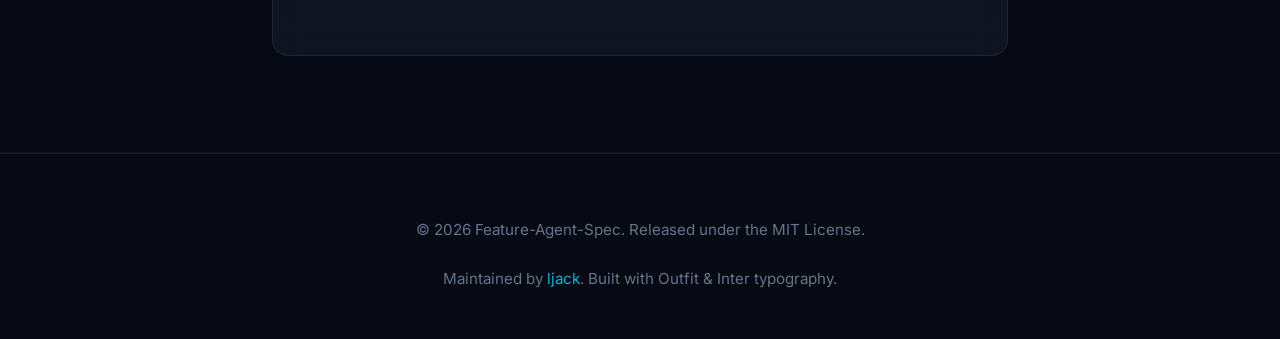
==== commit b3472326: "feat: add Community & Suggestions section with live giscus commenting widget" ====
--- a/index.html
+++ b/index.html
@@ -364,6 +364,54 @@
       </div>
     </div>
   </section>
+  <!-- Community Feedback & Live Comments -->
+  <section id="feedback" style="background: #060913; border-top: 1px solid rgba(51, 65, 85, 0.2);">
+    <div class="container" style="max-width: 800px;">
+      <div style="text-align: center; margin-bottom: 3rem;">
+        <span class="badge badge-indigo">Feedback & Ideas</span>
+        <h2>Community & Suggestions</h2>
+        <p style="max-width: 600px; margin: 0.5rem auto 0;">Have ideas, questions, or architectural suggestions? Join the discussion directly on-page or file an issue on GitHub.</p>
+      </div>
+
+      <!-- Quick Links Grid -->
+      <div class="pros-cons-grid" style="grid-template-columns: 1fr 1fr; margin-bottom: 4rem;">
+        <div class="card" style="text-align: center; padding: 2rem;">
+          <h3 style="font-size: 1.25rem; margin-bottom: 0.75rem;">Start a Discussion</h3>
+          <p style="font-size: 0.95rem; margin-bottom: 1.5rem; color: var(--text-secondary);">Share your thoughts, suggestions, or ask general architectural questions in our discussions board.</p>
+          <a href="https://github.com/ljack/feature-agent-spec/discussions" class="btn btn-outline" target="_blank" rel="noopener noreferrer" style="width: 100%; justify-content: center;">
+            Go to GitHub Discussions
+          </a>
+        </div>
+        <div class="card" style="text-align: center; padding: 2rem;">
+          <h3 style="font-size: 1.25rem; margin-bottom: 0.75rem;">Report a Spec Bug</h3>
+          <p style="font-size: 0.95rem; margin-bottom: 1.5rem; color: var(--text-secondary);">Spot an error or outdated guideline in the spec? Create a GitHub Issue with details or file a PR.</p>
+          <a href="https://github.com/ljack/feature-agent-spec/issues/new" class="btn btn-outline" target="_blank" rel="noopener noreferrer" style="width: 100%; justify-content: center;">
+            Open an Issue
+          </a>
+        </div>
+      </div>
+
+      <!-- Live Giscus Comments -->
+      <div class="card" style="padding: 2.5rem;">
+        <h3 style="font-size: 1.35rem; margin-bottom: 2rem; border-bottom: 1px solid rgba(51, 65, 85, 0.2); padding-bottom: 0.75rem;">Live Comments</h3>
+        <script src="https://giscus.app/client.js"
+                data-repo="ljack/feature-agent-spec"
+                data-repo-id="R_kgDOSsJBlA"
+                data-category="Ideas"
+                data-category-id="DIC_kwDOSsJBlM4C-NMp"
+                data-mapping="pathname"
+                data-strict="0"
+                data-reactions-enabled="1"
+                data-emit-metadata="0"
+                data-input-position="bottom"
+                data-theme="dark_dimmed"
+                data-lang="en"
+                crossorigin="anonymous"
+                async>
+        </script>
+      </div>
+    </div>
+  </section>
 
   <!-- Footer -->
   <footer>
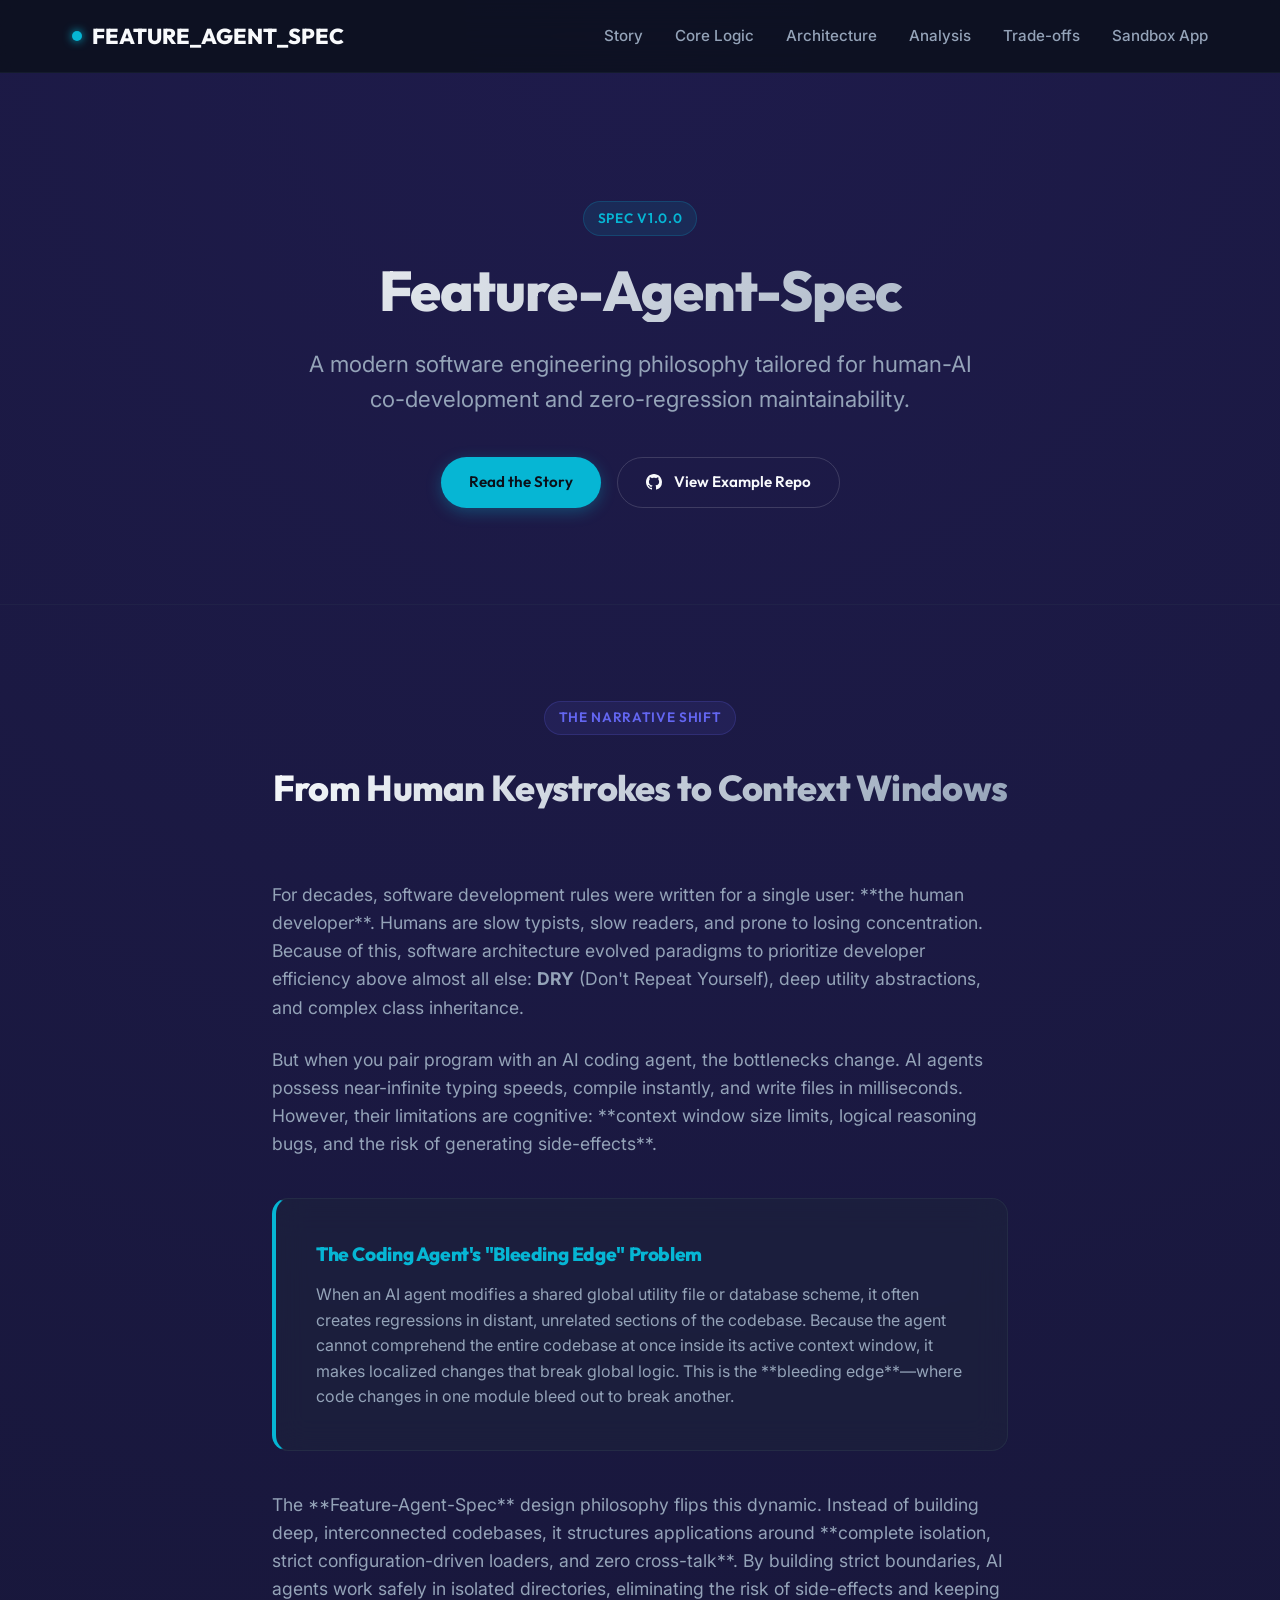
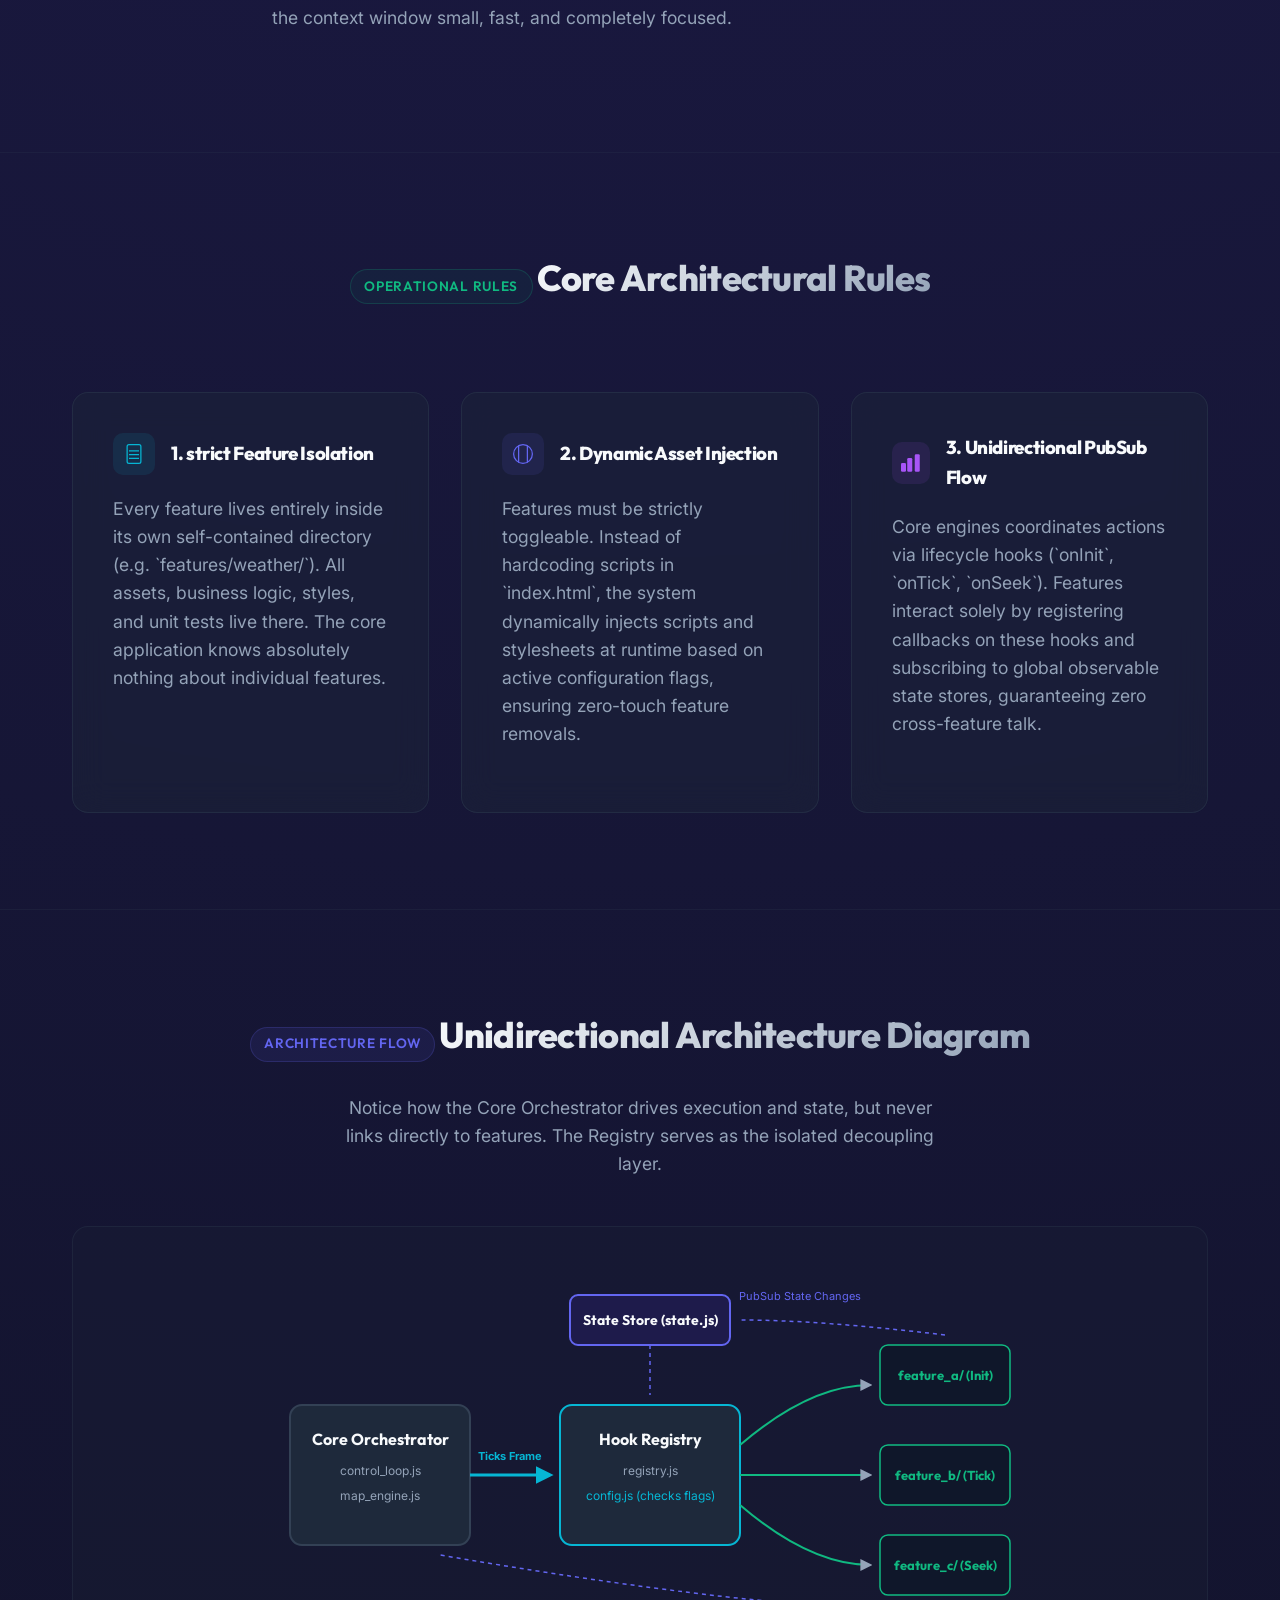
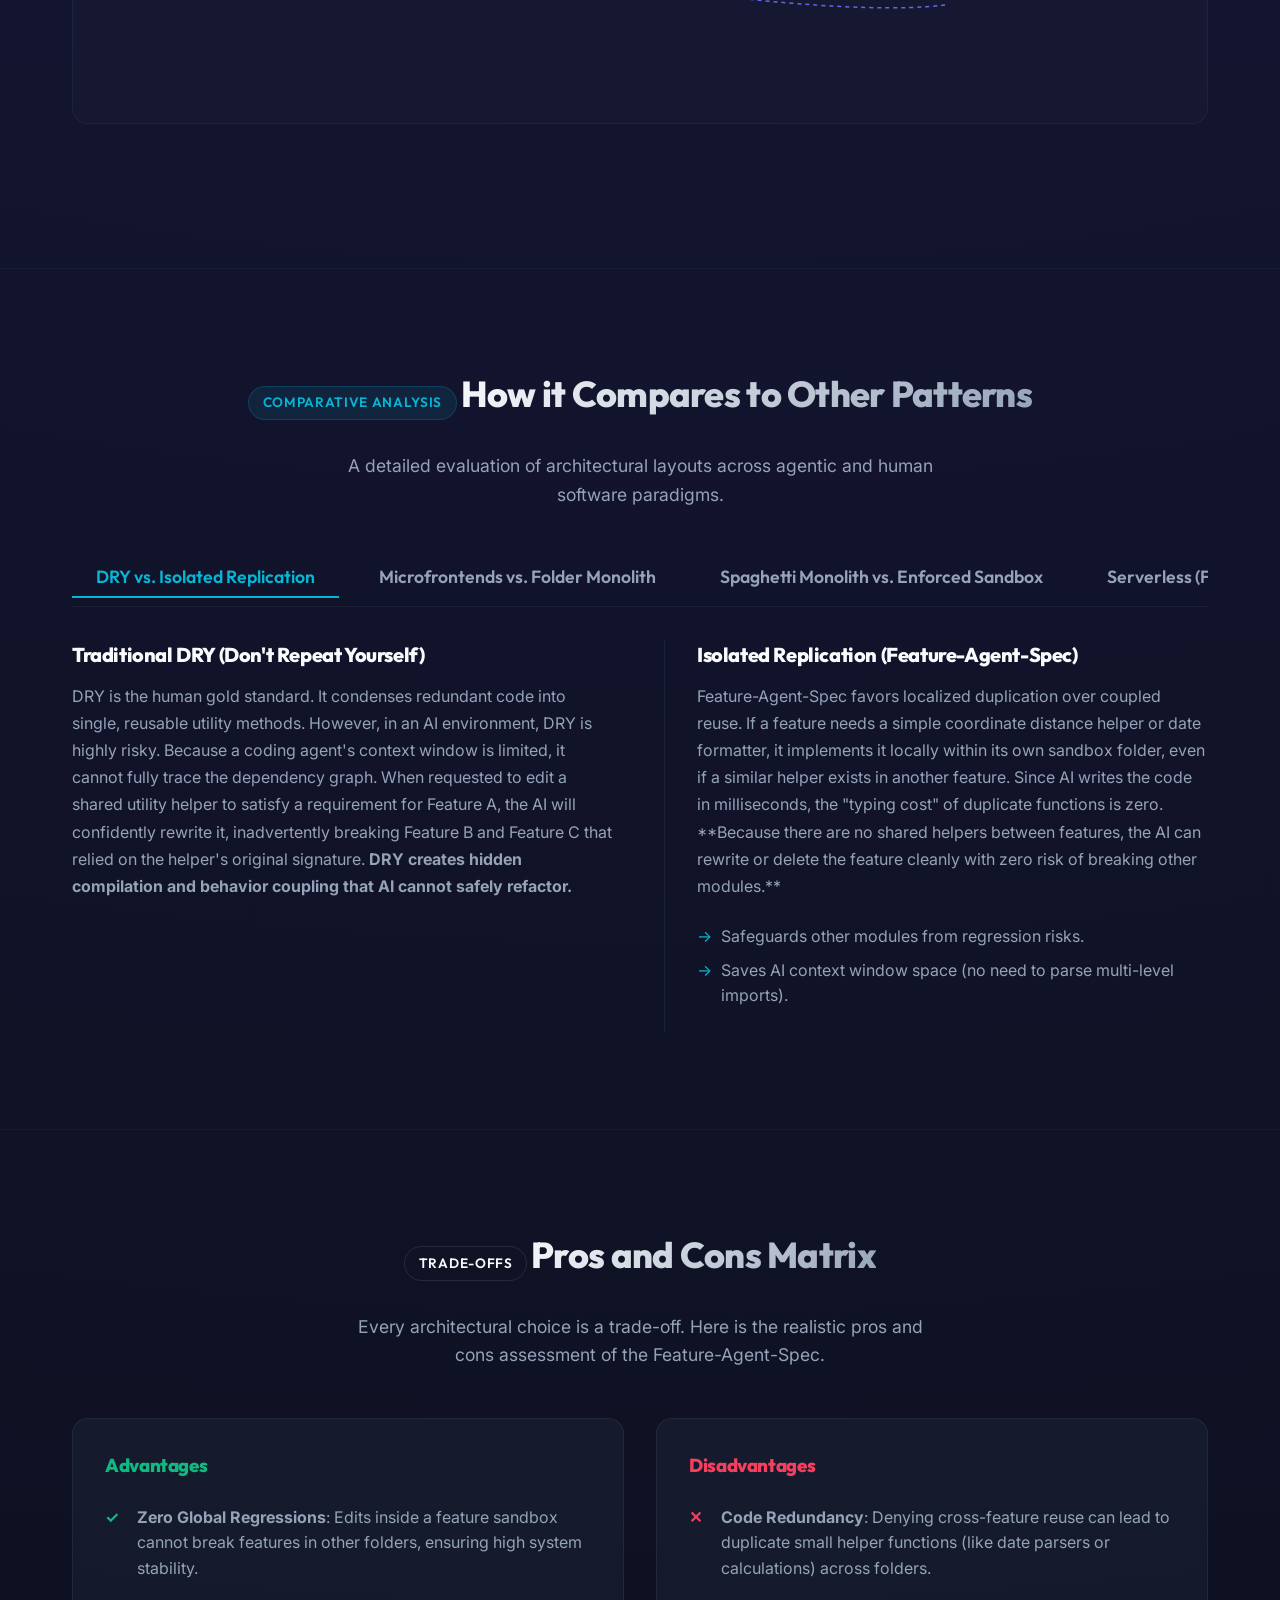
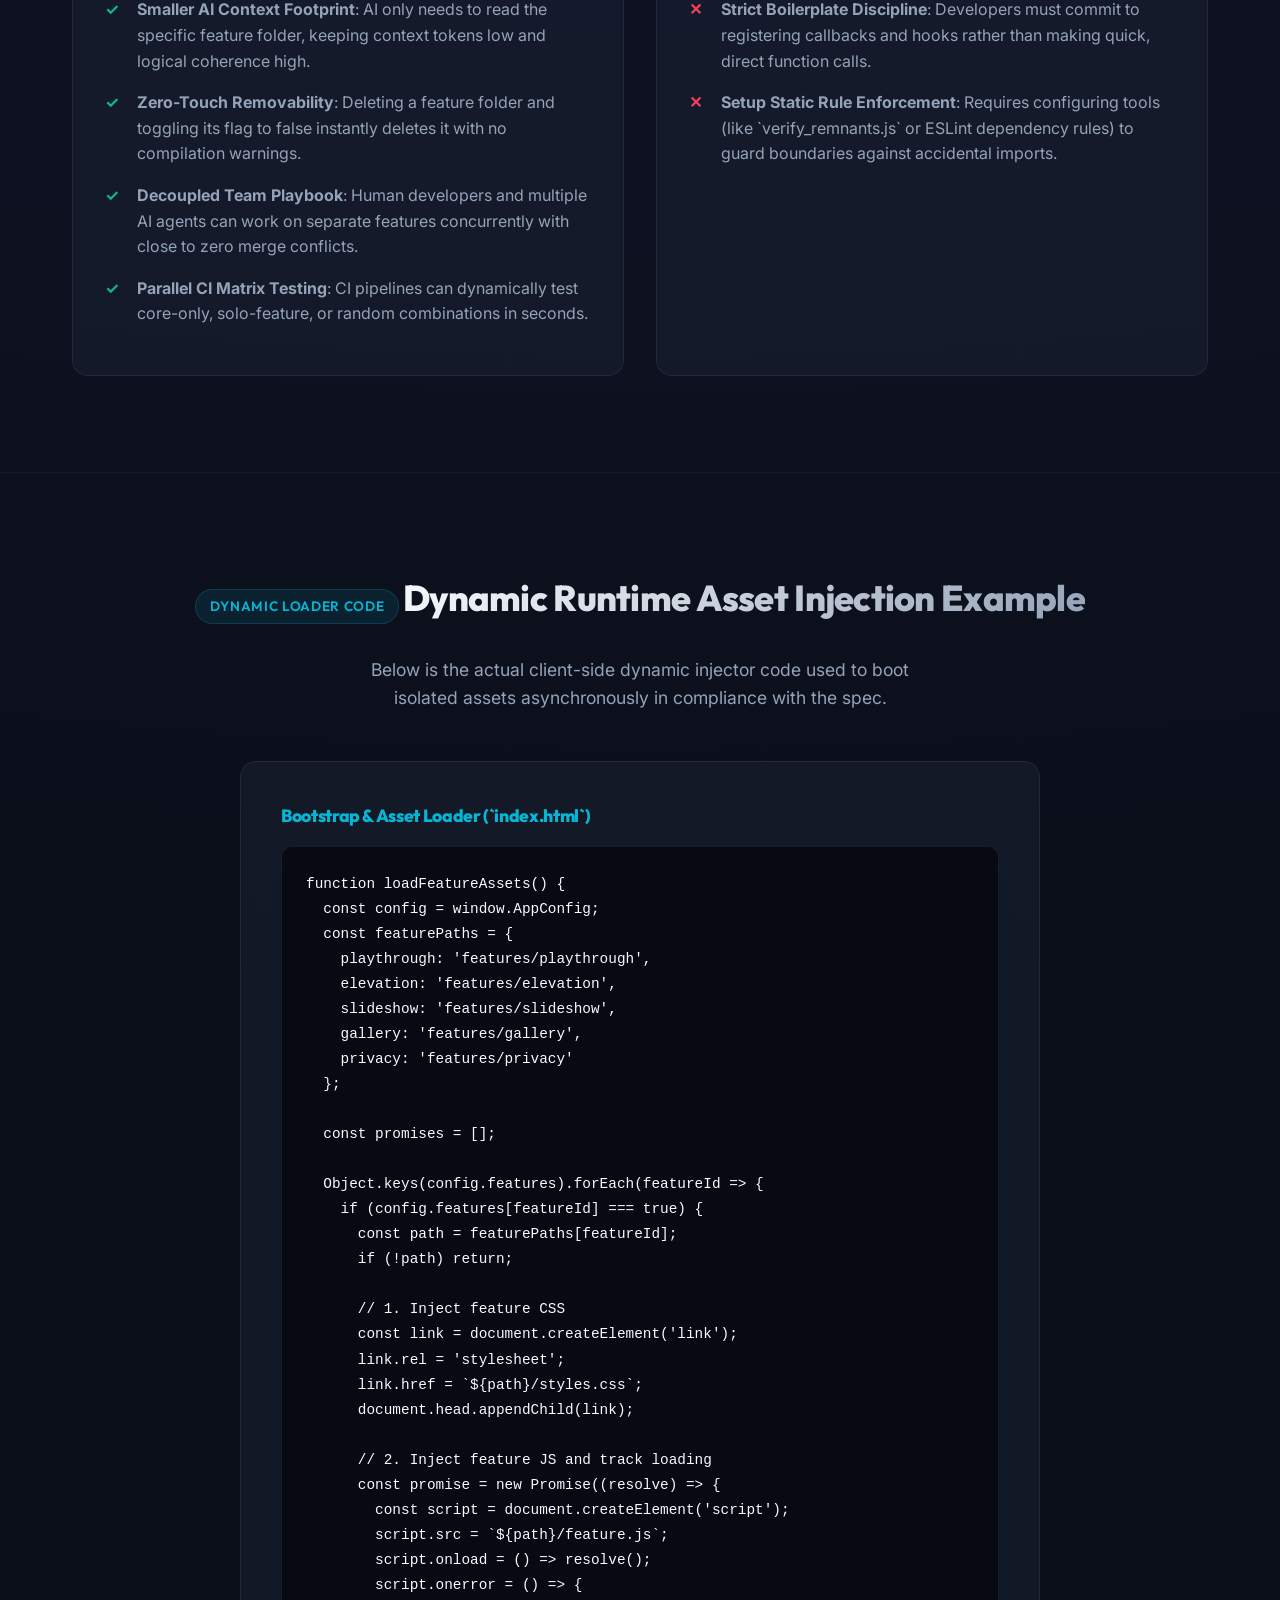
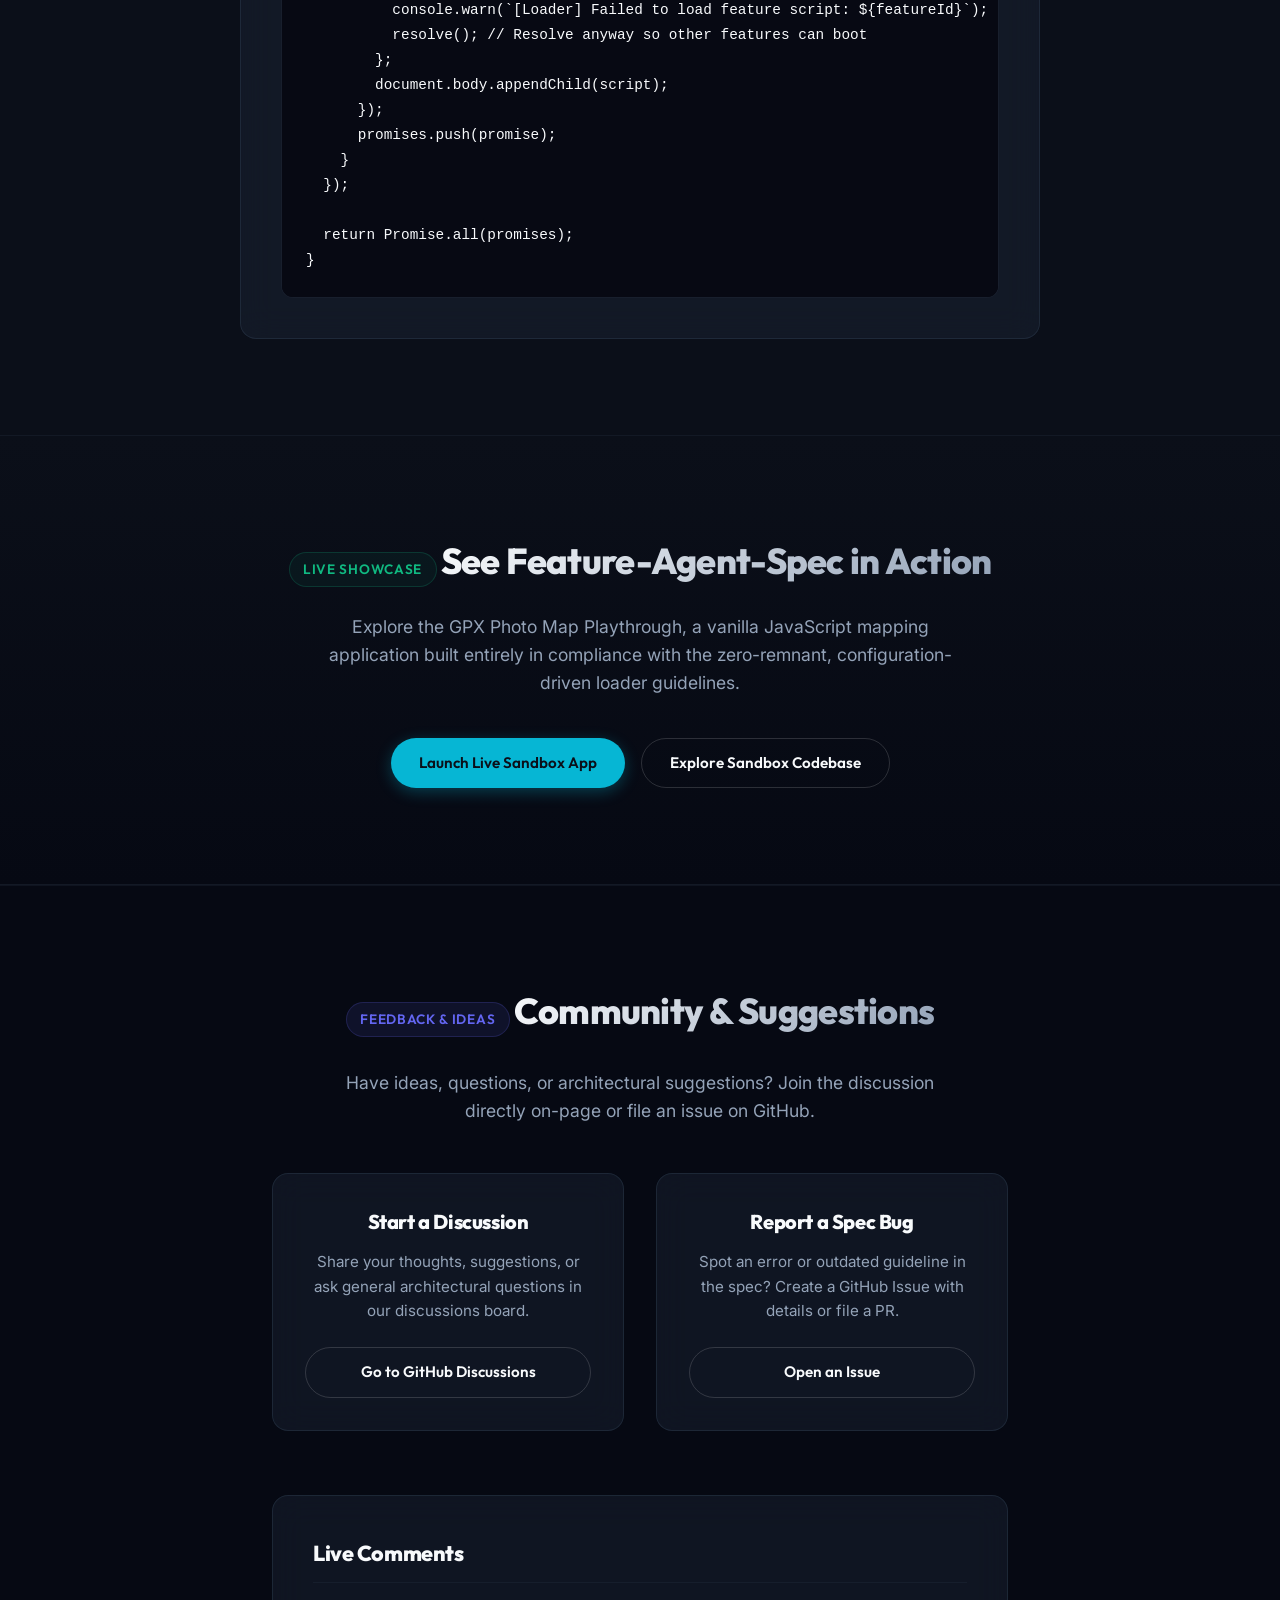
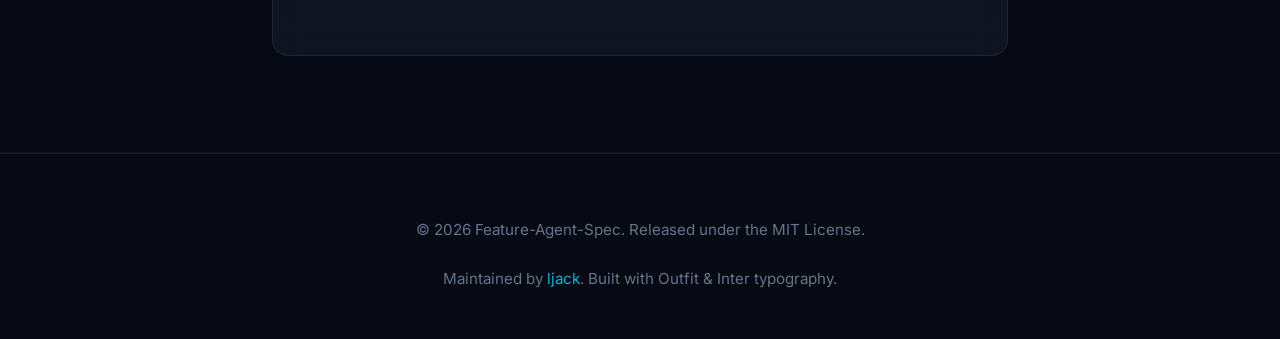
==== commit 6021a565: "docs: add FaaS (Serverless Functions) vs. Feature-Agent-Spec comparison tab" ====
--- a/index.html
+++ b/index.html
@@ -212,6 +212,7 @@
           <button class="tab-btn active" onclick="switchTab(event, 'tab-dry')">DRY vs. Isolated Replication</button>
           <button class="tab-btn" onclick="switchTab(event, 'tab-micro')">Microfrontends vs. Folder Monolith</button>
           <button class="tab-btn" onclick="switchTab(event, 'tab-mono')">Spaghetti Monolith vs. Enforced Sandbox</button>
+          <button class="tab-btn" onclick="switchTab(event, 'tab-faas')">Serverless (FaaS) vs. Feature-Agent-Spec</button>
         </div>
 
         <!-- Tab 1: DRY -->
@@ -258,6 +259,22 @@
             <ul class="bullet-list" style="margin-top: 1rem;">
               <li>Guarantees 100% touchless feature removals.</li>
               <li>Limits git branch conflicts to configuration files.</li>
+            </ul>
+          </div>
+        </div>
+
+        <!-- Tab 4: FaaS -->
+        <div id="tab-faas" class="tab-panel">
+          <div class="analysis-block">
+            <h4>Serverless Functions / FaaS (Lambdas, Cloud Functions, Edge Workers)</h4>
+            <p>FaaS separates application logic at the infrastructure level into separate, stateless, event-triggered functions (e.g. AWS Lambda, Google Cloud Functions, Cloudflare Workers). FaaS guarantees isolation but introduces massive operational friction: cold starts, complex local emulators, environment variables sync, CORS, database connection pool exhaustion, and slow distributed CI testing pipelines. Multi-feature updates require updating and redeploying dozens of separate functions.</p>
+          </div>
+          <div class="analysis-block" style="border-left: 1px solid rgba(51, 65, 85, 0.3); padding-left: 2rem;">
+            <h4>Codebase-Level Folder Sandboxes</h4>
+            <p>Feature-Agent-Spec achieves decoupling and sandbox separation **inside the same runtime process** at the file-system folder level. Features hook directly into central loaders and state stores using local event buses, entirely avoiding network hops, database connection issues, cold start latencies, and API gateway complexities. Testing different combinations requires only a simple Node matrix test script that boots in milliseconds.</p>
+            <ul class="bullet-list" style="margin-top: 1rem;">
+              <li>No cold start overhead or network latency.</li>
+              <li>Runs entirely inside the same process using local event buses.</li>
             </ul>
           </div>
         </div>
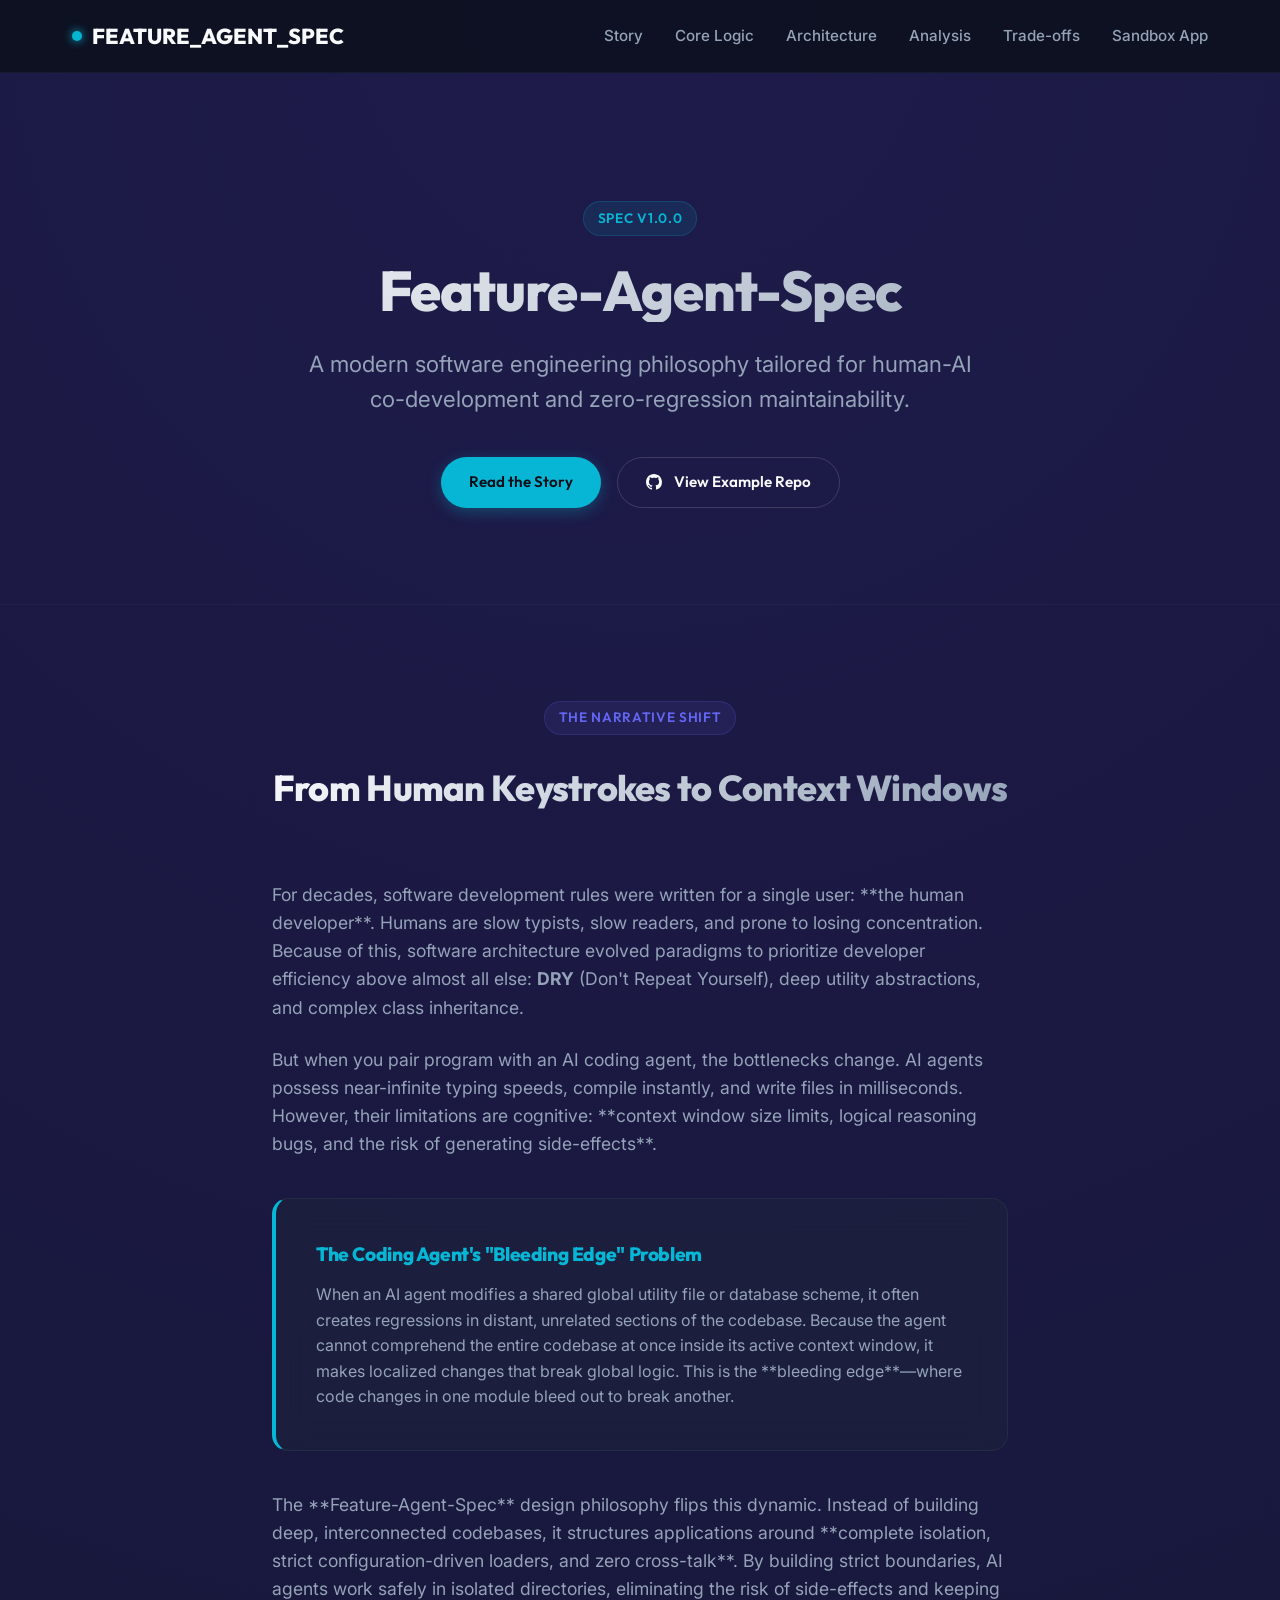
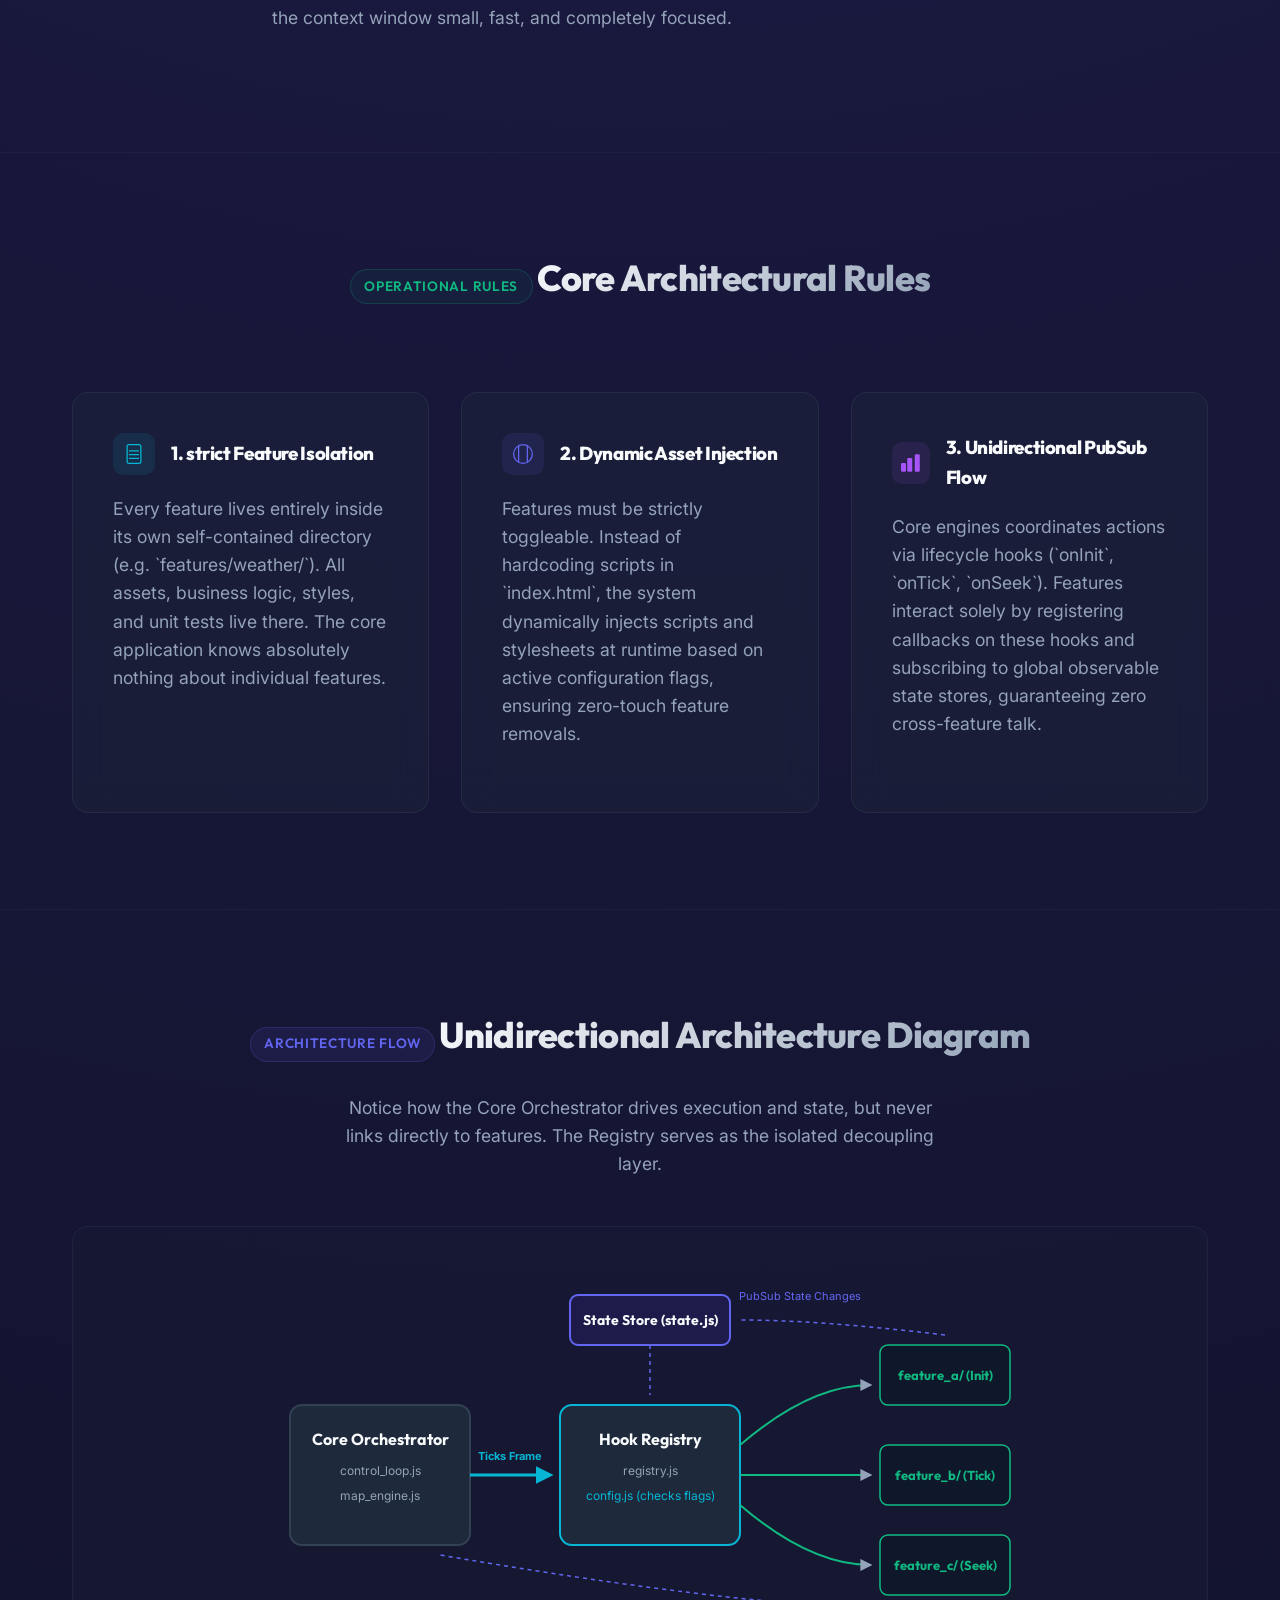
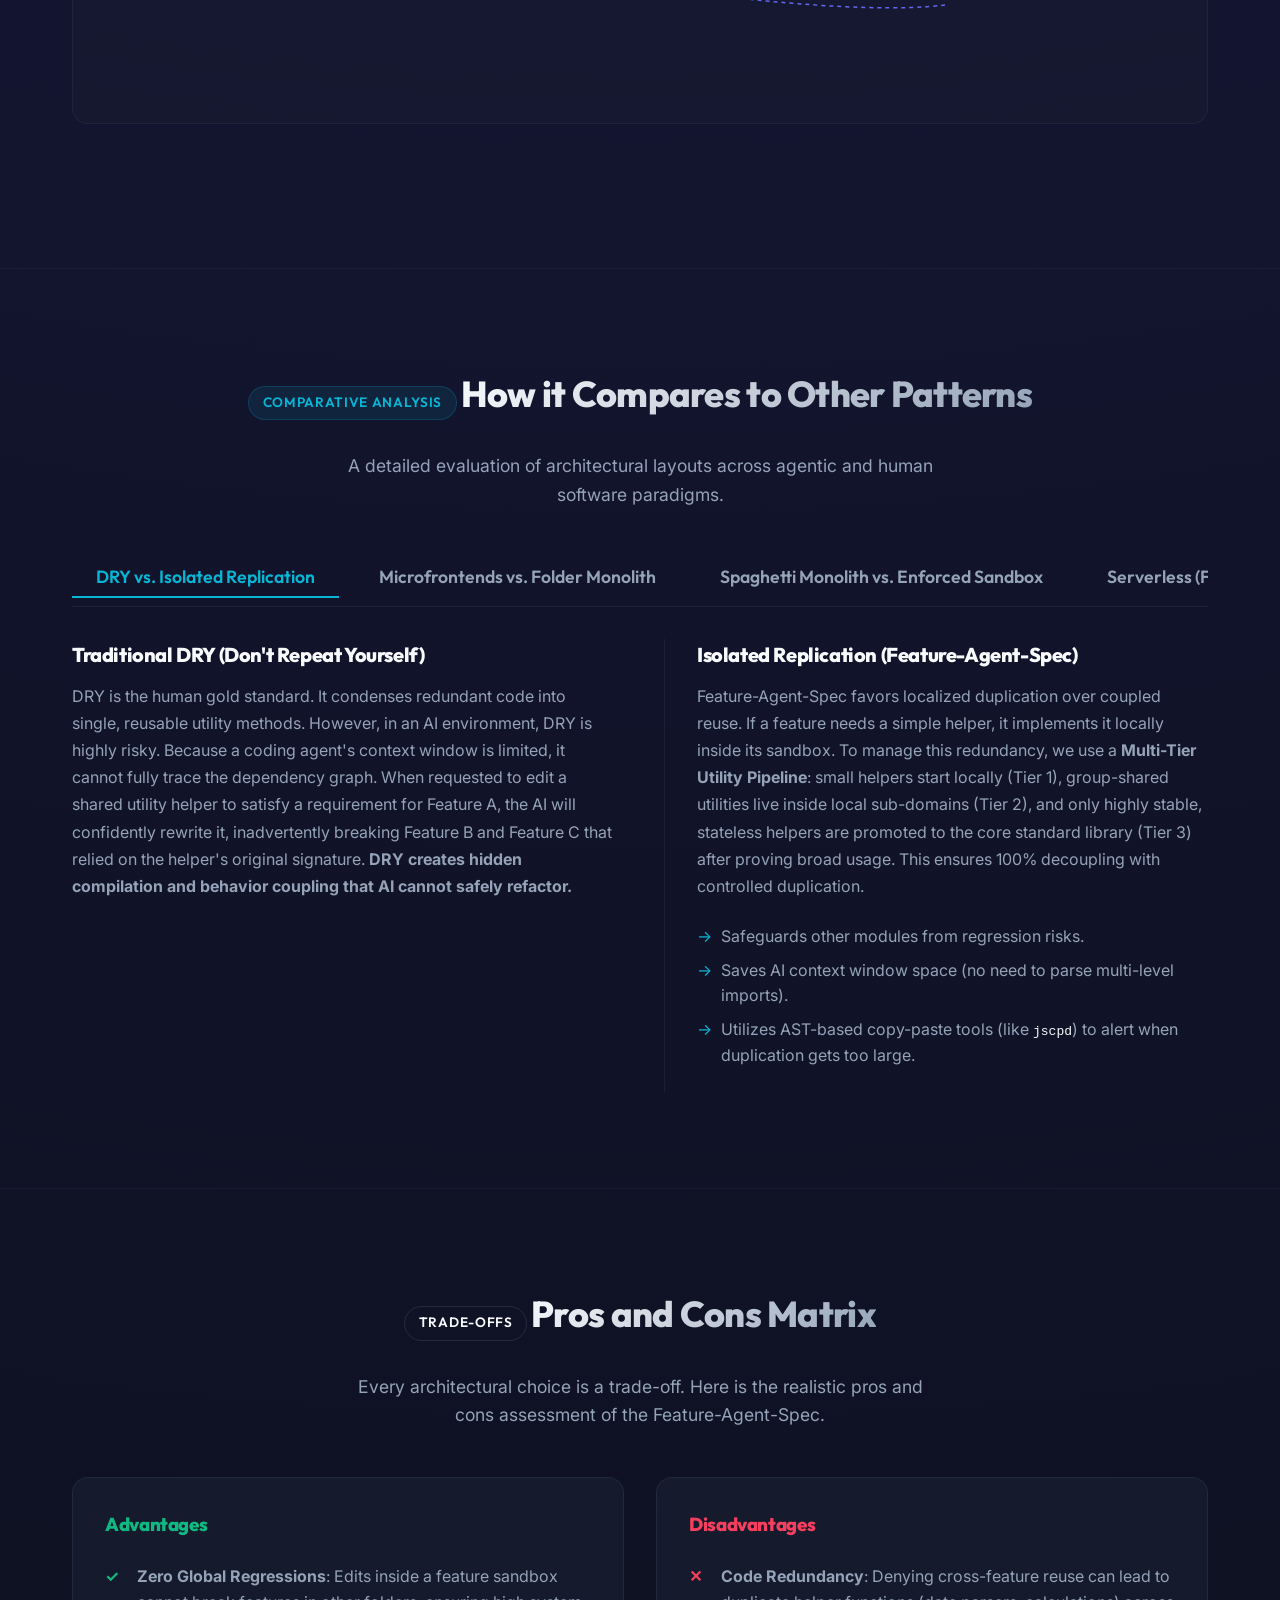
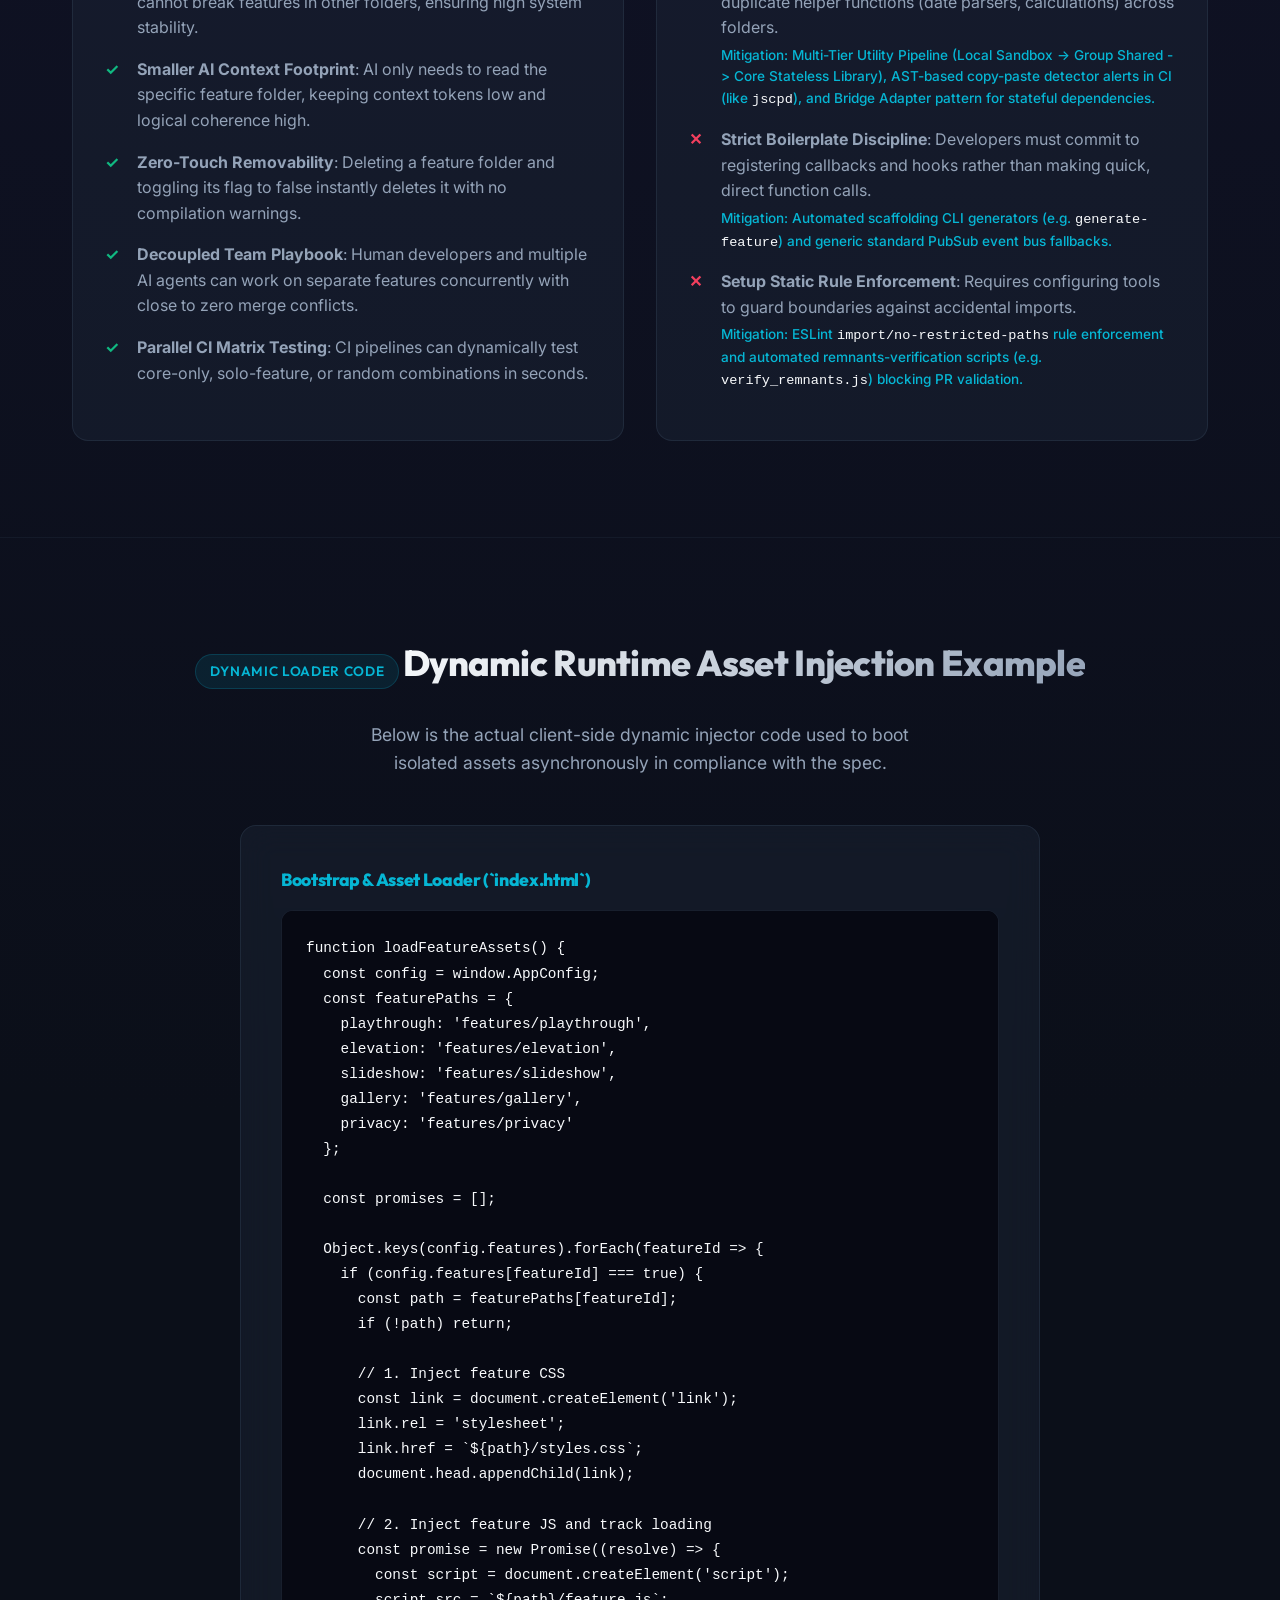
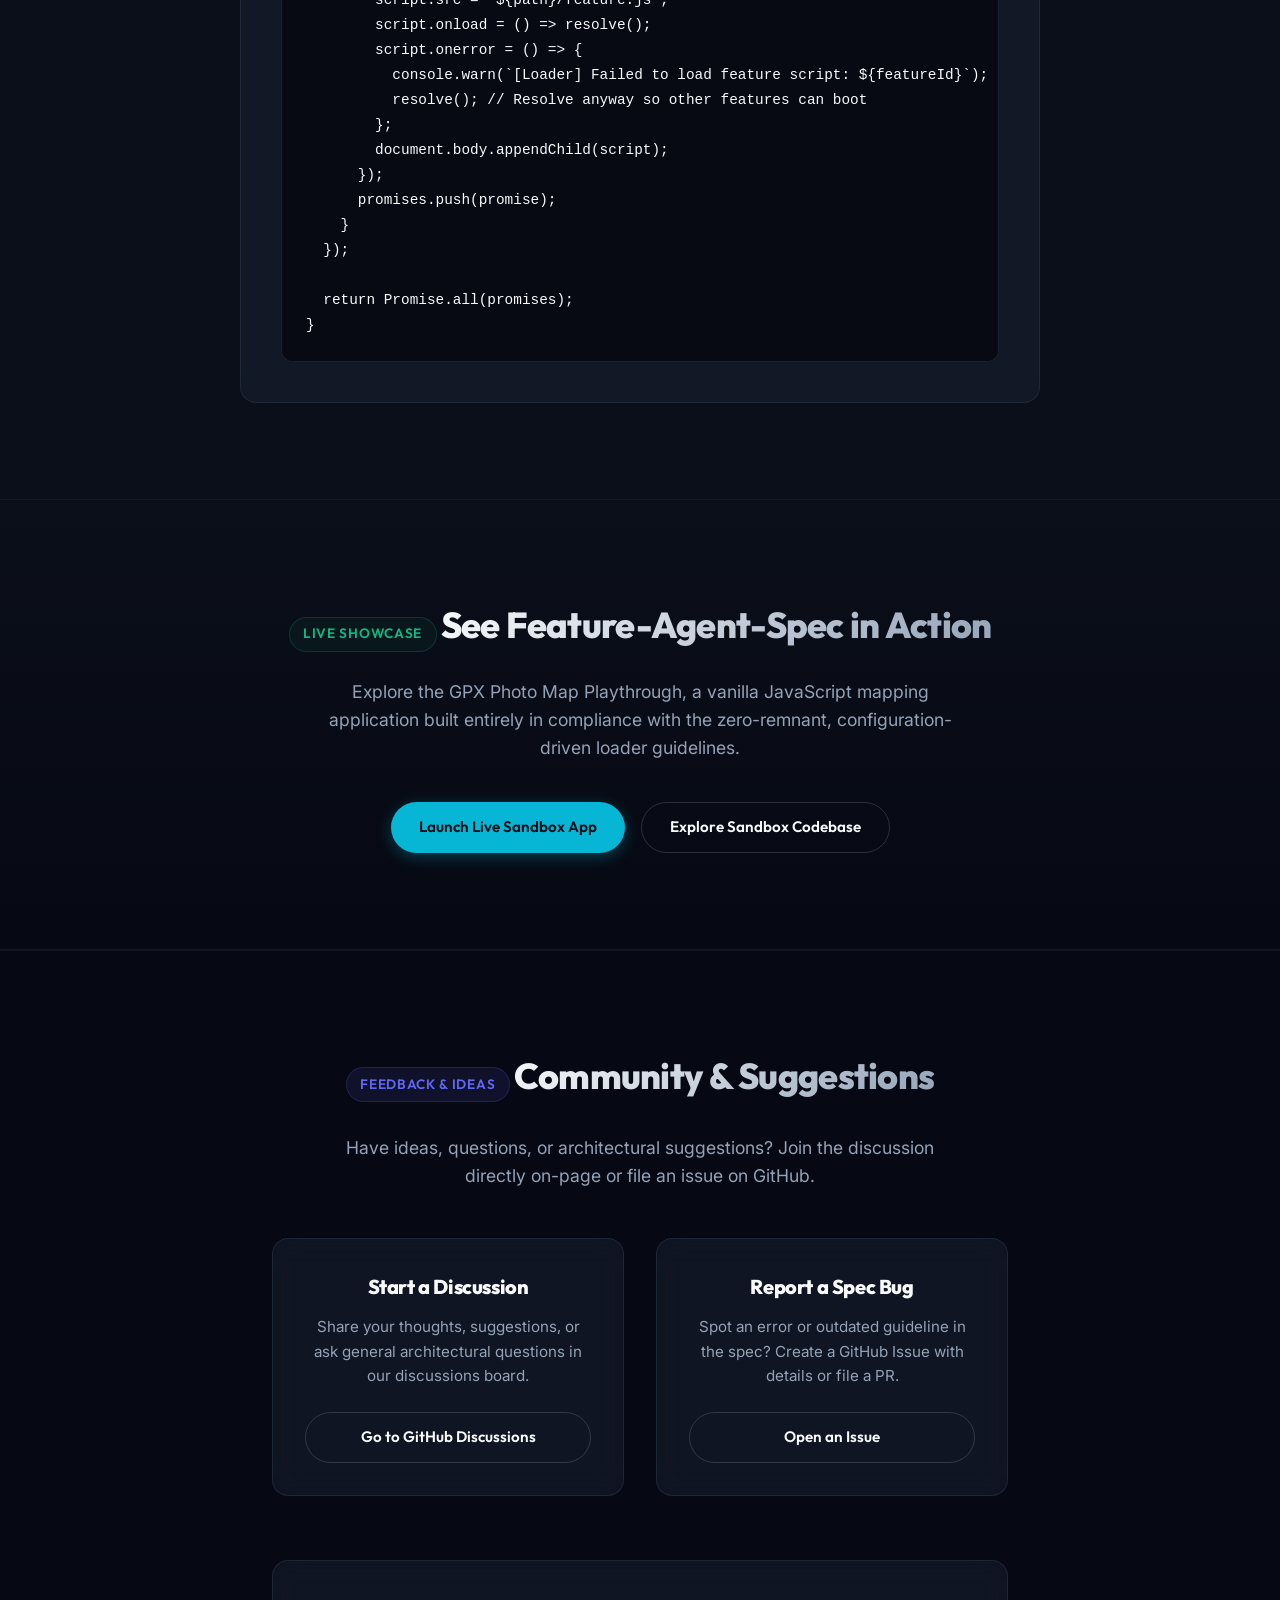
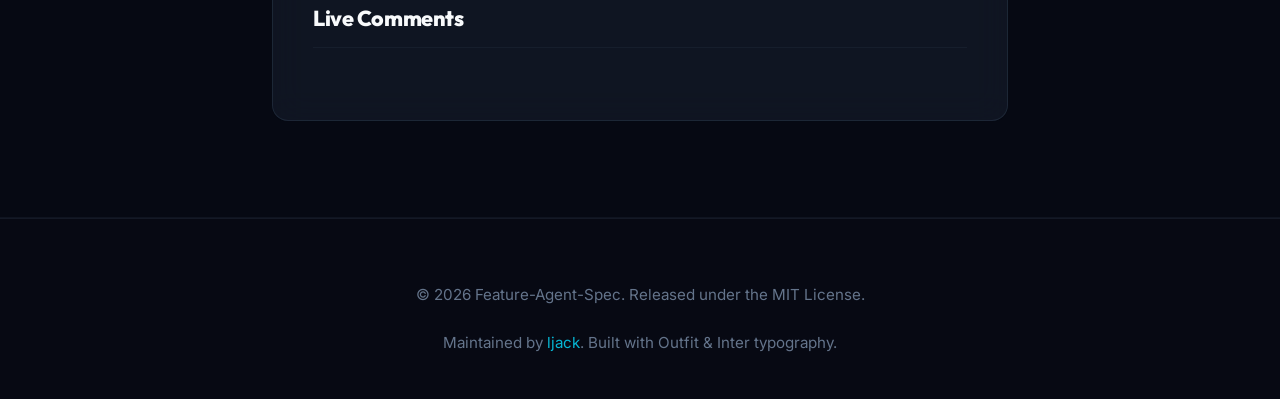
==== commit 4c2e4e69: "docs: spec v1.1.0 - detailed trade-offs & mitigations" ====
--- a/index.html
+++ b/index.html
@@ -223,10 +223,11 @@
           </div>
           <div class="analysis-block" style="border-left: 1px solid rgba(51, 65, 85, 0.3); padding-left: 2rem;">
             <h4>Isolated Replication (Feature-Agent-Spec)</h4>
-            <p>Feature-Agent-Spec favors localized duplication over coupled reuse. If a feature needs a simple coordinate distance helper or date formatter, it implements it locally within its own sandbox folder, even if a similar helper exists in another feature. Since AI writes the code in milliseconds, the "typing cost" of duplicate functions is zero. **Because there are no shared helpers between features, the AI can rewrite or delete the feature cleanly with zero risk of breaking other modules.**</p>
+            <p>Feature-Agent-Spec favors localized duplication over coupled reuse. If a feature needs a simple helper, it implements it locally inside its sandbox. To manage this redundancy, we use a <strong>Multi-Tier Utility Pipeline</strong>: small helpers start locally (Tier 1), group-shared utilities live inside local sub-domains (Tier 2), and only highly stable, stateless helpers are promoted to the core standard library (Tier 3) after proving broad usage. This ensures 100% decoupling with controlled duplication.</p>
             <ul class="bullet-list" style="margin-top: 1rem;">
               <li>Safeguards other modules from regression risks.</li>
               <li>Saves AI context window space (no need to parse multi-level imports).</li>
+              <li>Utilizes AST-based copy-paste tools (like <code>jscpd</code>) to alert when duplication gets too large.</li>
             </ul>
           </div>
         </div>
@@ -305,9 +306,24 @@
         <div class="cons-list">
           <h3>Disadvantages</h3>
           <ul>
-            <li><strong>Code Redundancy</strong>: Denying cross-feature reuse can lead to duplicate small helper functions (like date parsers or calculations) across folders.</li>
-            <li><strong>Strict Boilerplate Discipline</strong>: Developers must commit to registering callbacks and hooks rather than making quick, direct function calls.</li>
-            <li><strong>Setup Static Rule Enforcement</strong>: Requires configuring tools (like `verify_remnants.js` or ESLint dependency rules) to guard boundaries against accidental imports.</li>
+            <li>
+              <strong>Code Redundancy</strong>: Denying cross-feature reuse can lead to duplicate helper functions (date parsers, calculations) across folders.
+              <div style="font-size: 0.85rem; color: var(--accent-cyan); margin-top: 0.25rem; font-weight: 500;">
+                Mitigation: Multi-Tier Utility Pipeline (Local Sandbox -> Group Shared -> Core Stateless Library), AST-based copy-paste detector alerts in CI (like <code>jscpd</code>), and Bridge Adapter pattern for stateful dependencies.
+              </div>
+            </li>
+            <li>
+              <strong>Strict Boilerplate Discipline</strong>: Developers must commit to registering callbacks and hooks rather than making quick, direct function calls.
+              <div style="font-size: 0.85rem; color: var(--accent-cyan); margin-top: 0.25rem; font-weight: 500;">
+                Mitigation: Automated scaffolding CLI generators (e.g. <code>generate-feature</code>) and generic standard PubSub event bus fallbacks.
+              </div>
+            </li>
+            <li>
+              <strong>Setup Static Rule Enforcement</strong>: Requires configuring tools to guard boundaries against accidental imports.
+              <div style="font-size: 0.85rem; color: var(--accent-cyan); margin-top: 0.25rem; font-weight: 500;">
+                Mitigation: ESLint <code>import/no-restricted-paths</code> rule enforcement and automated remnants-verification scripts (e.g. <code>verify_remnants.js</code>) blocking PR validation.
+              </div>
+            </li>
           </ul>
         </div>
       </div>
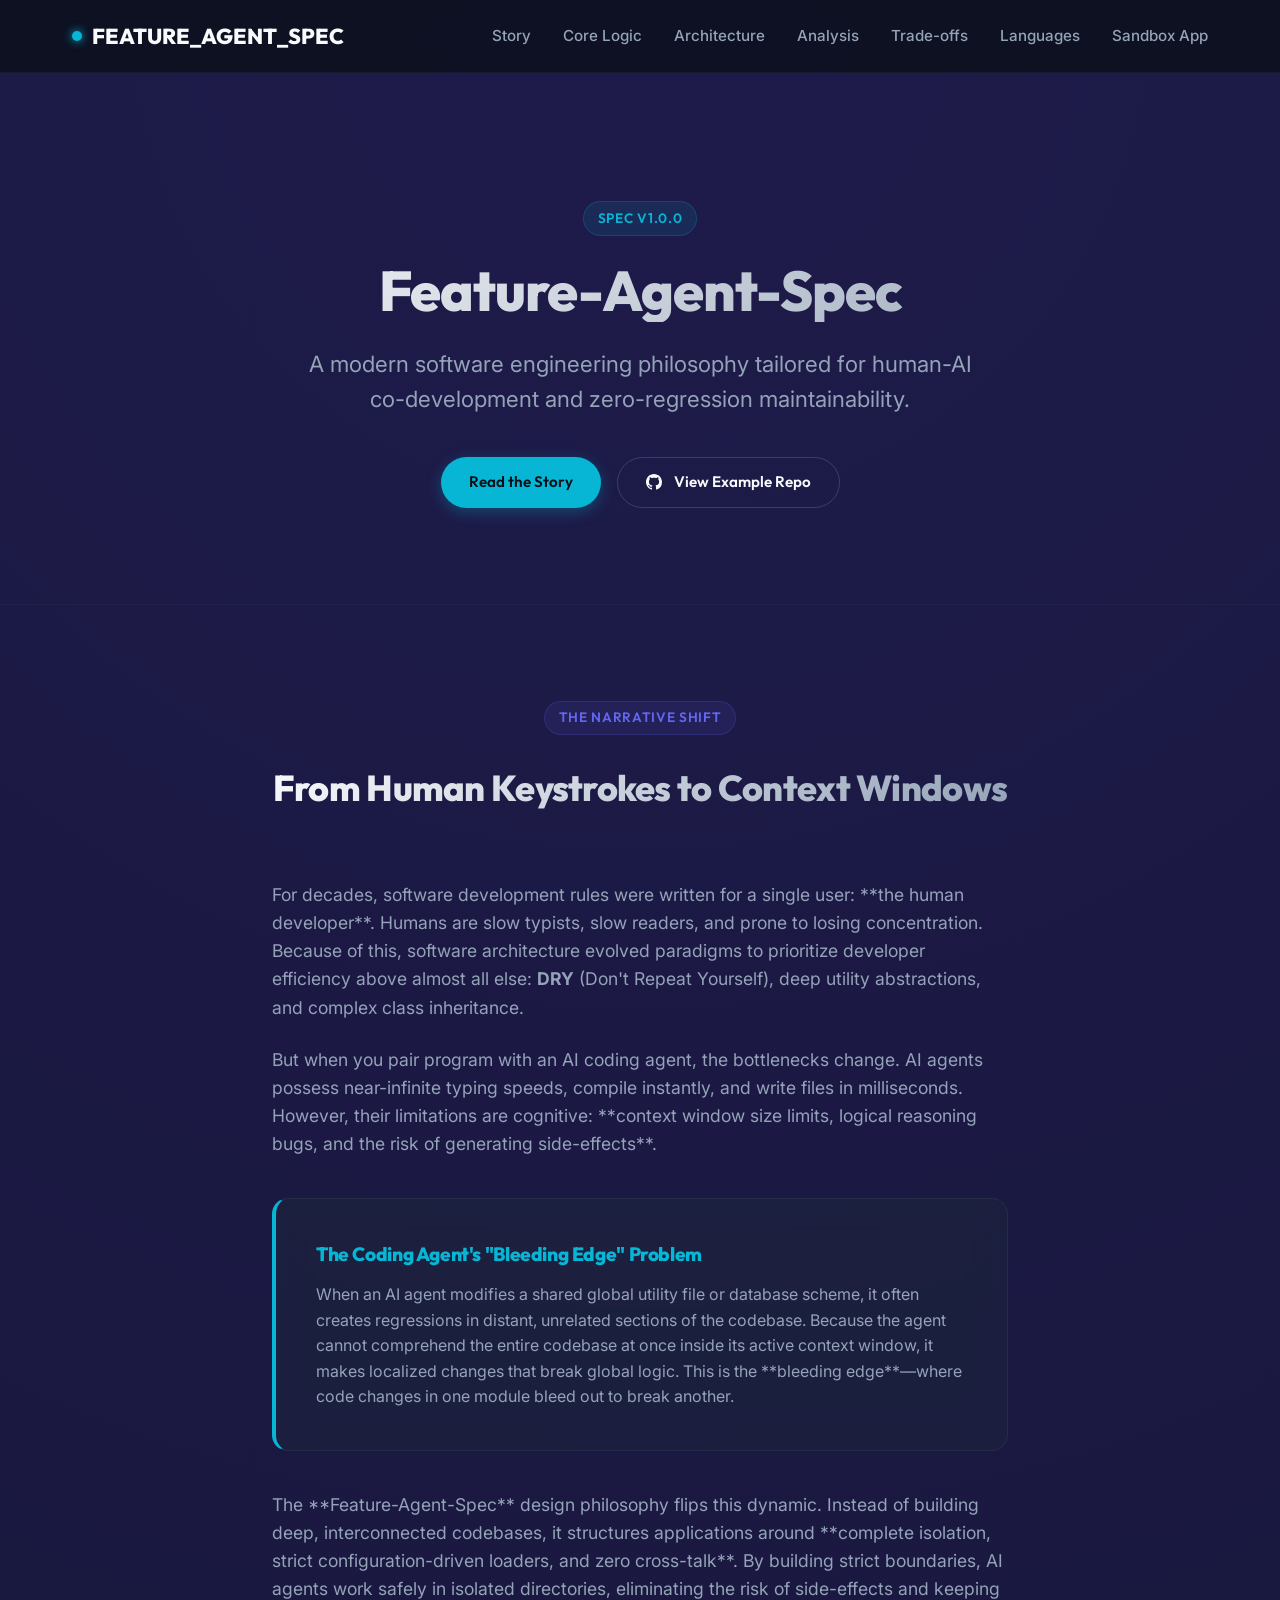
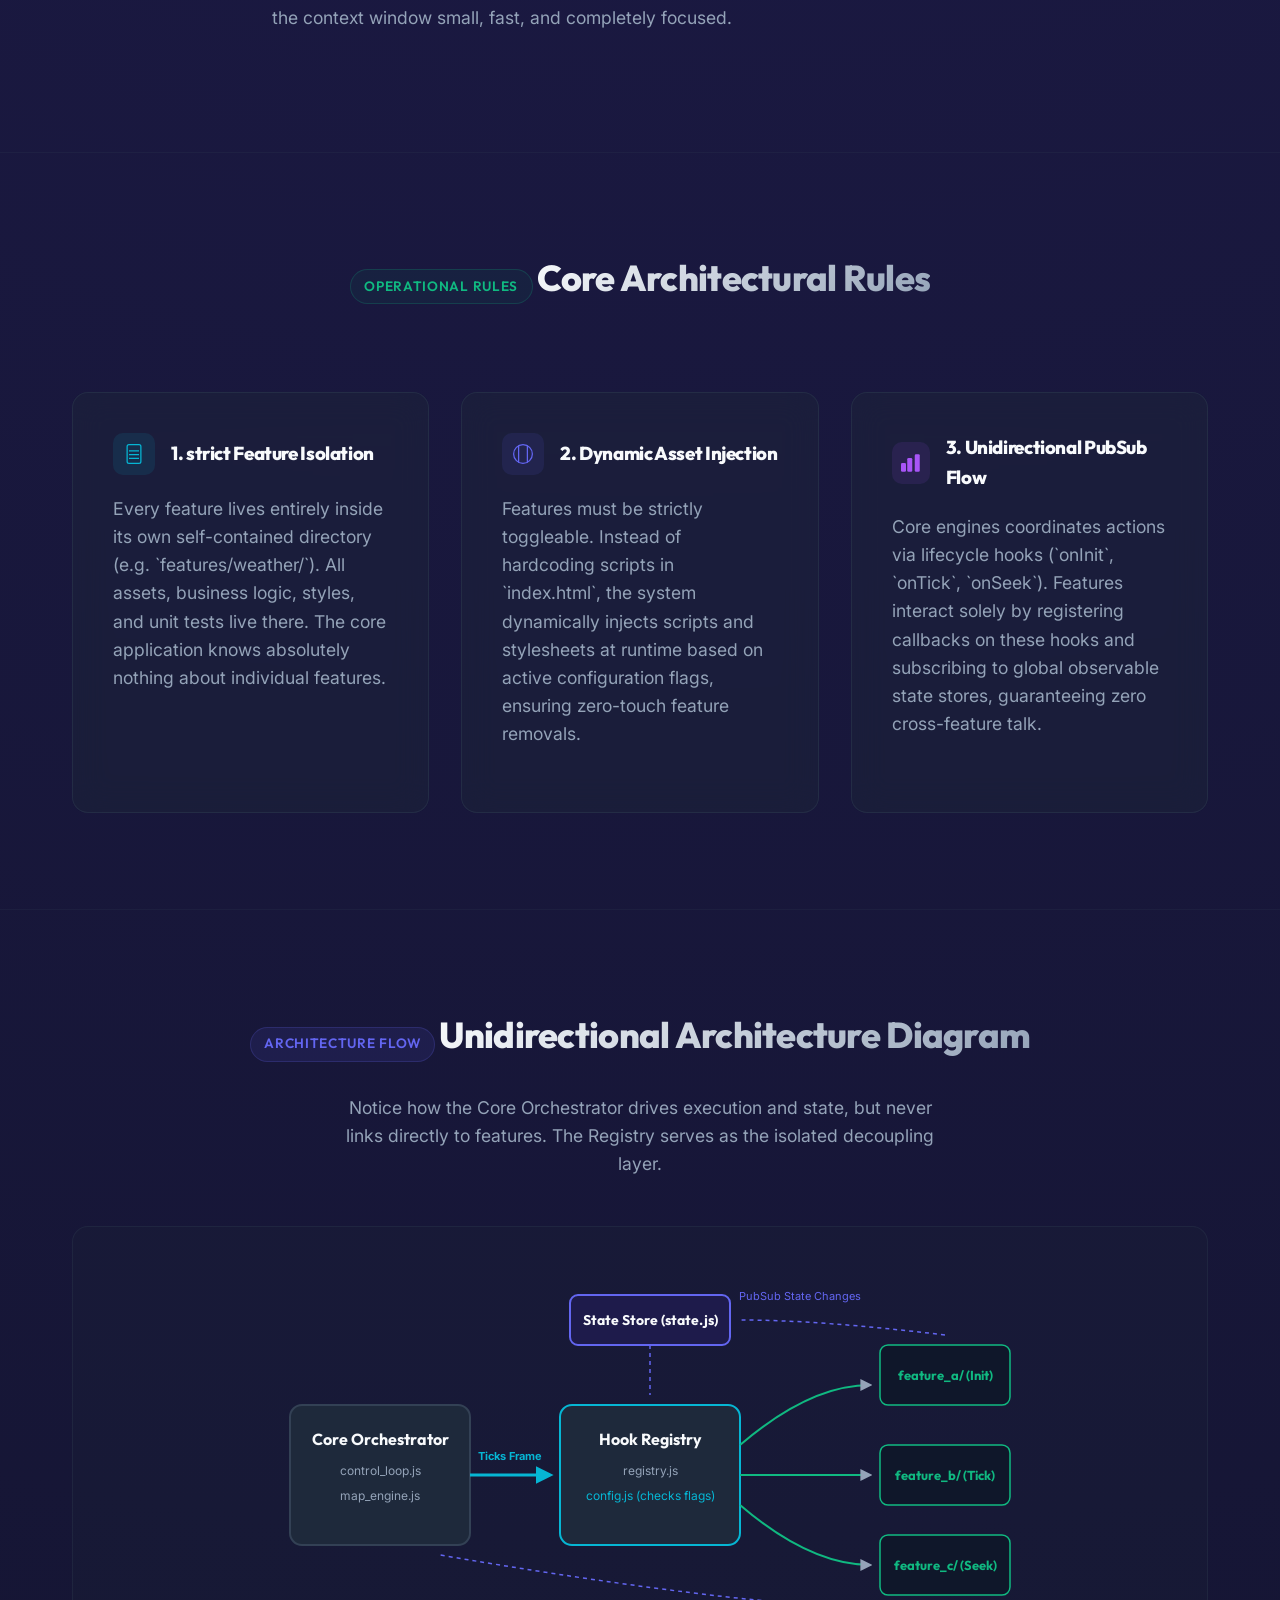
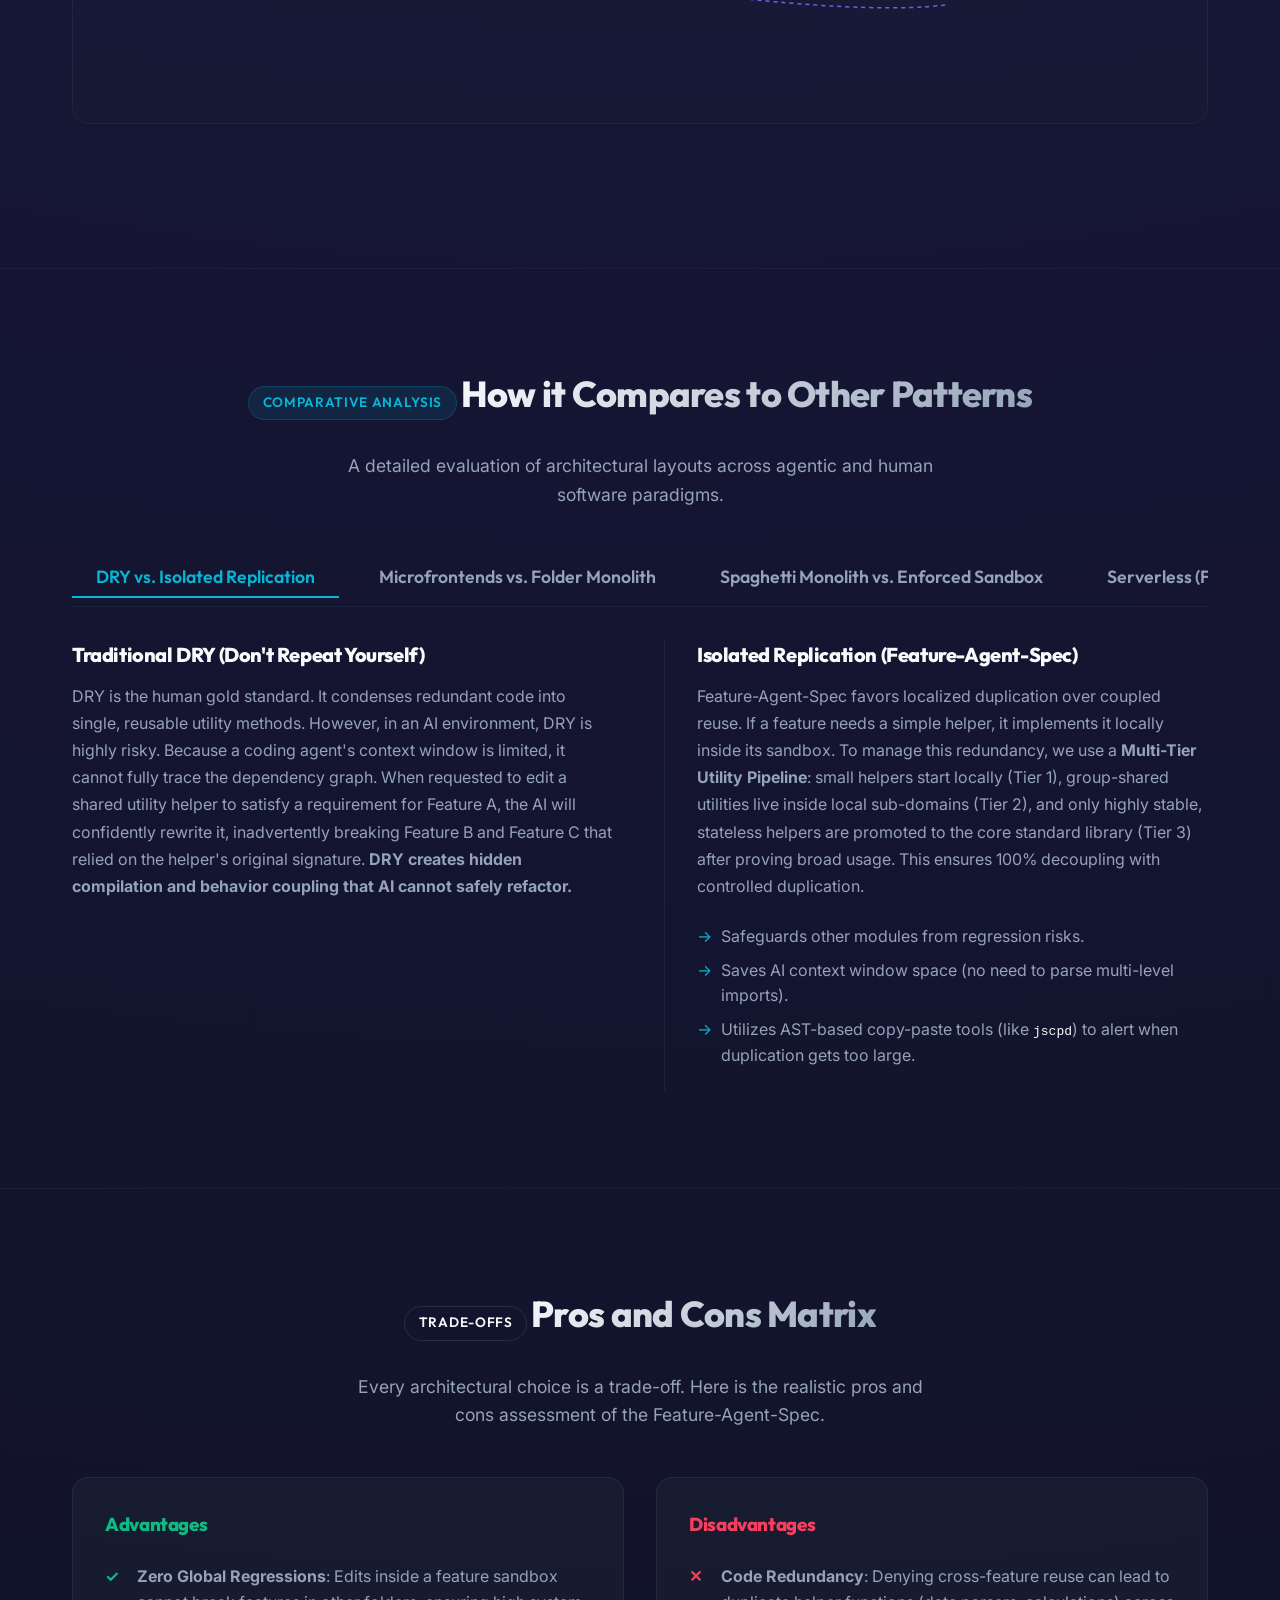
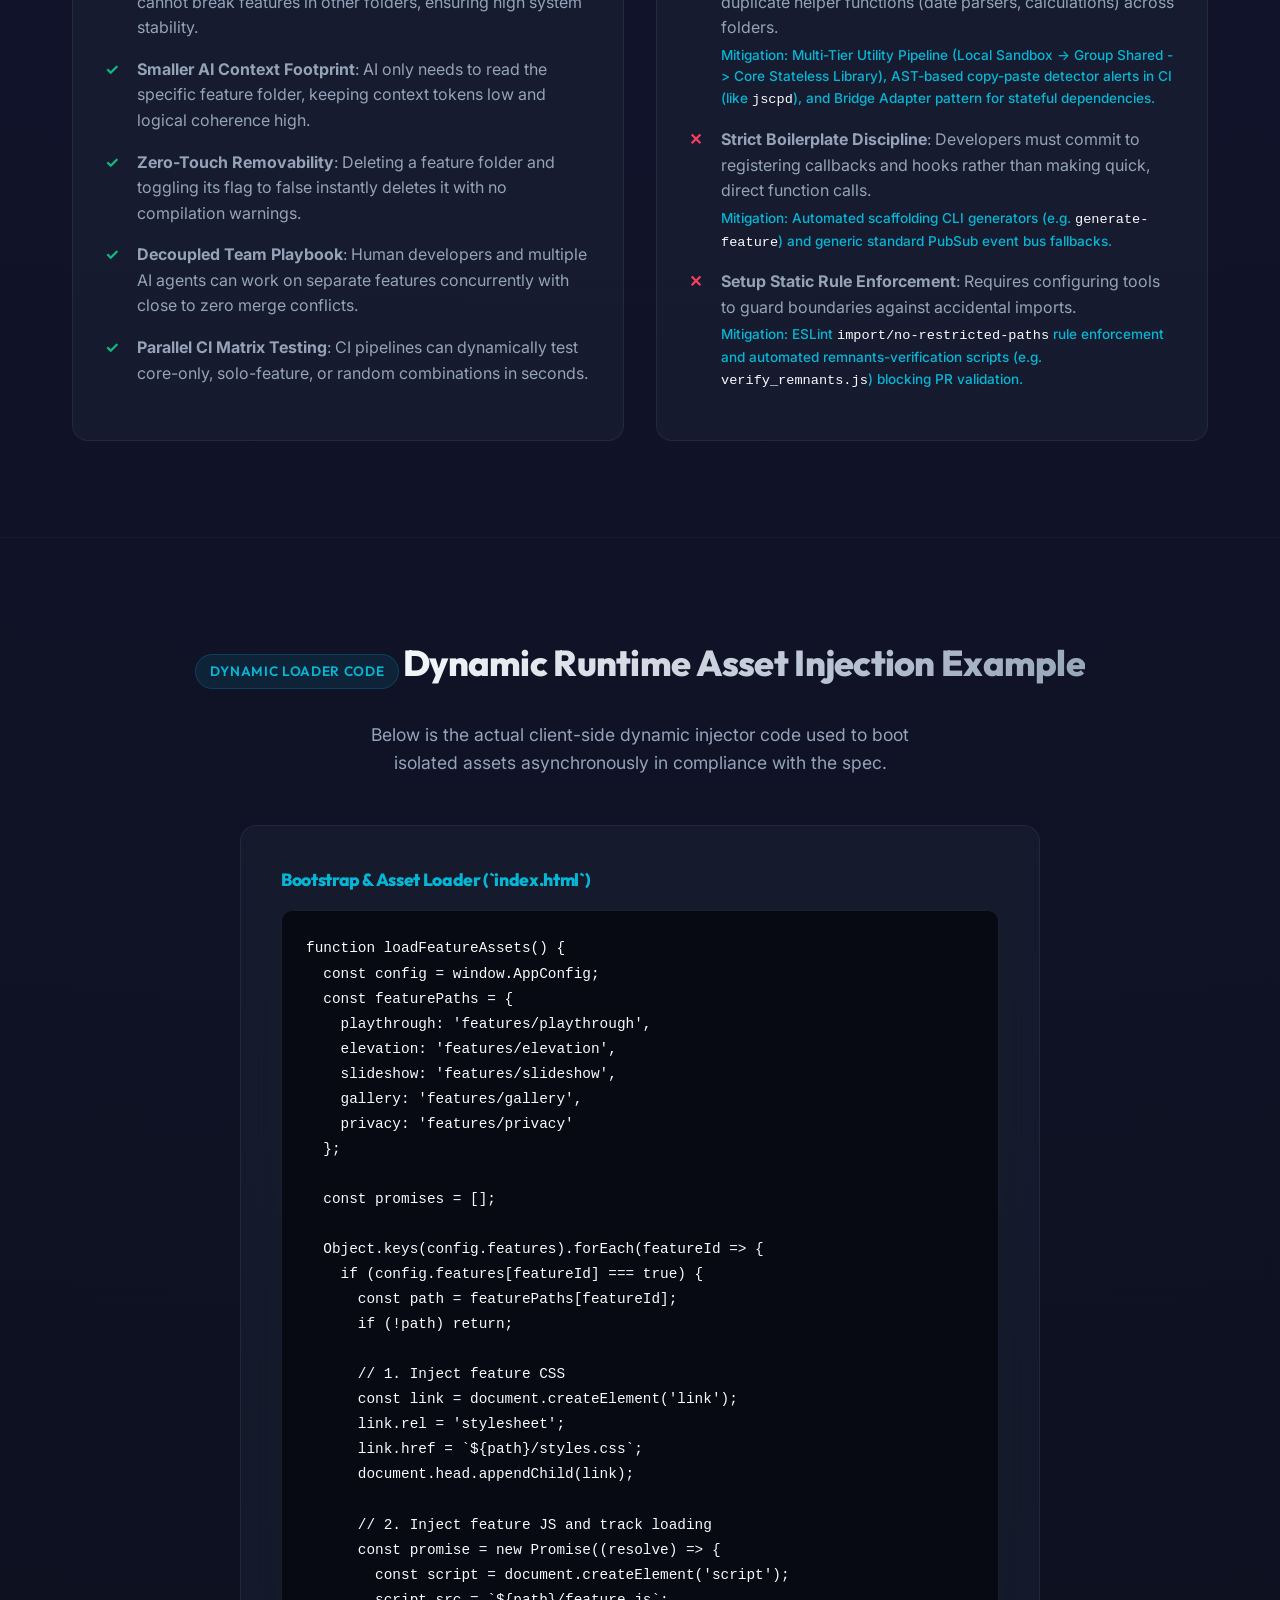
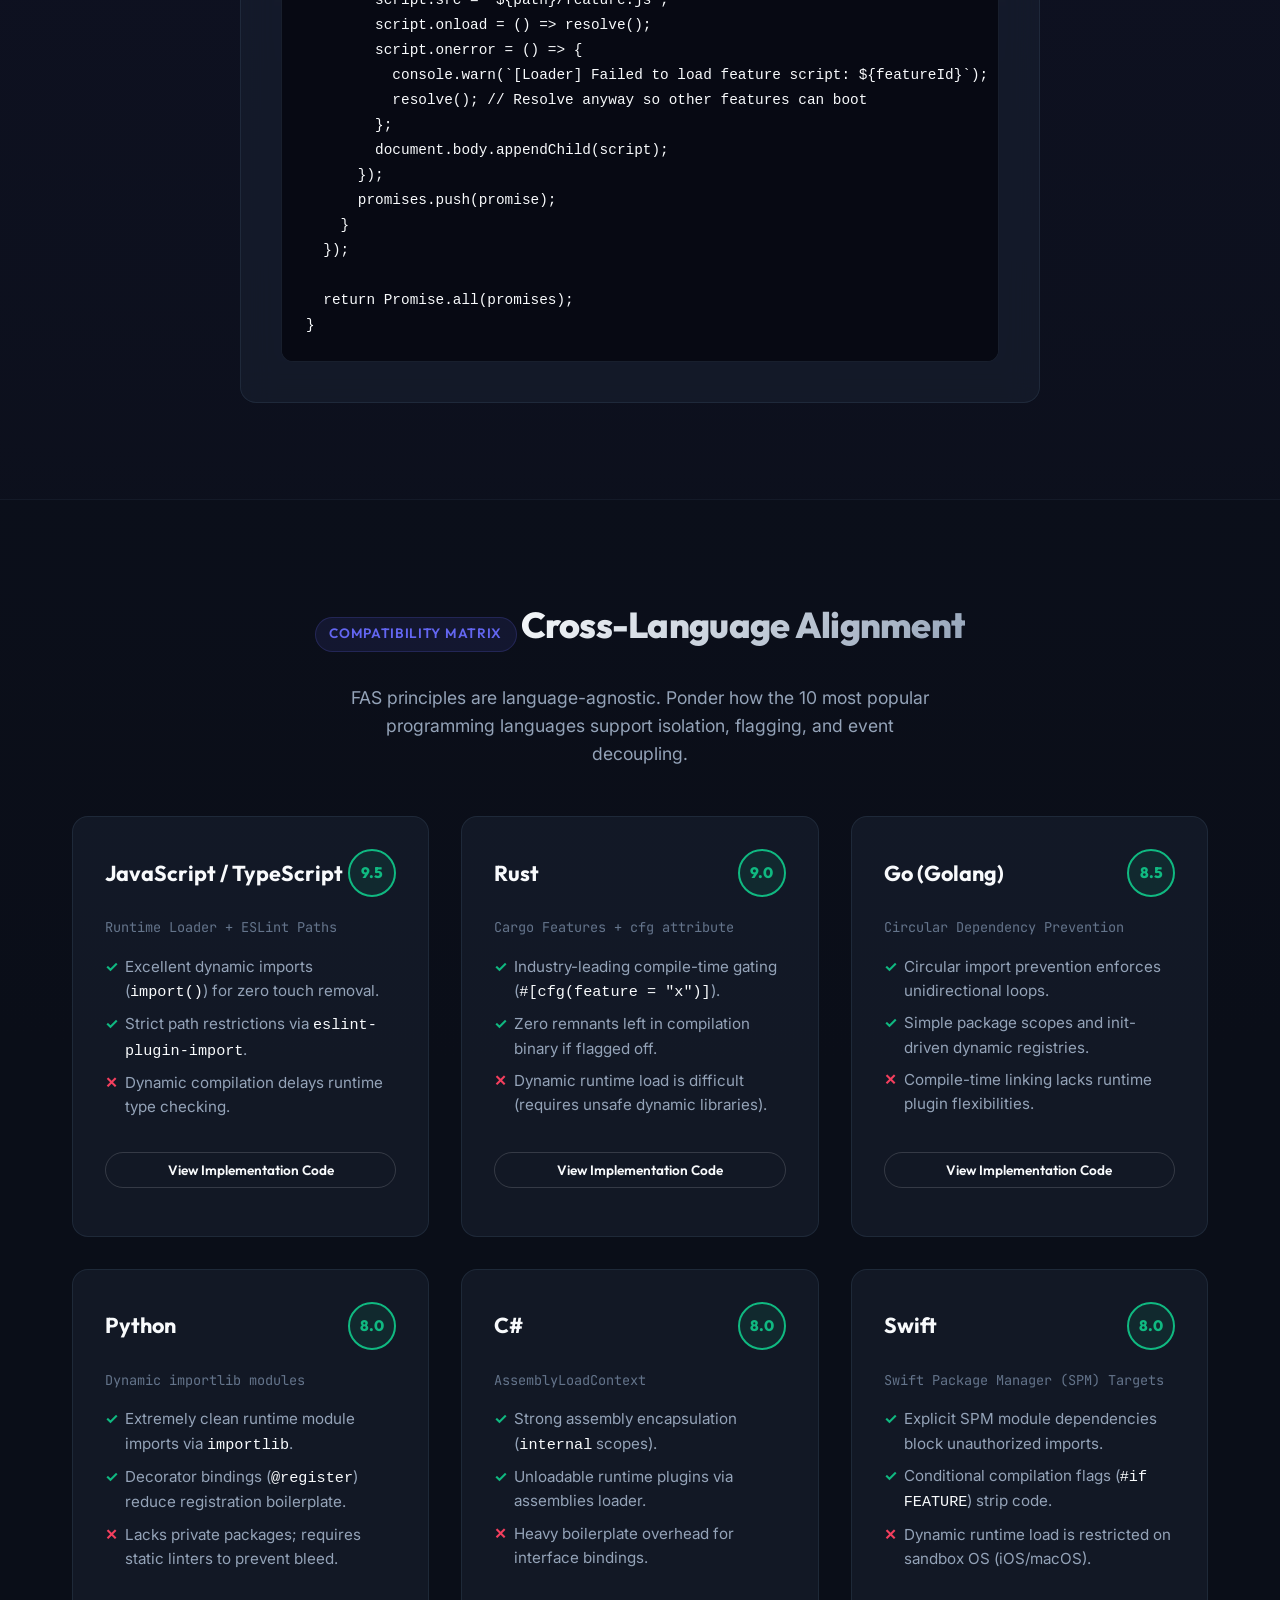
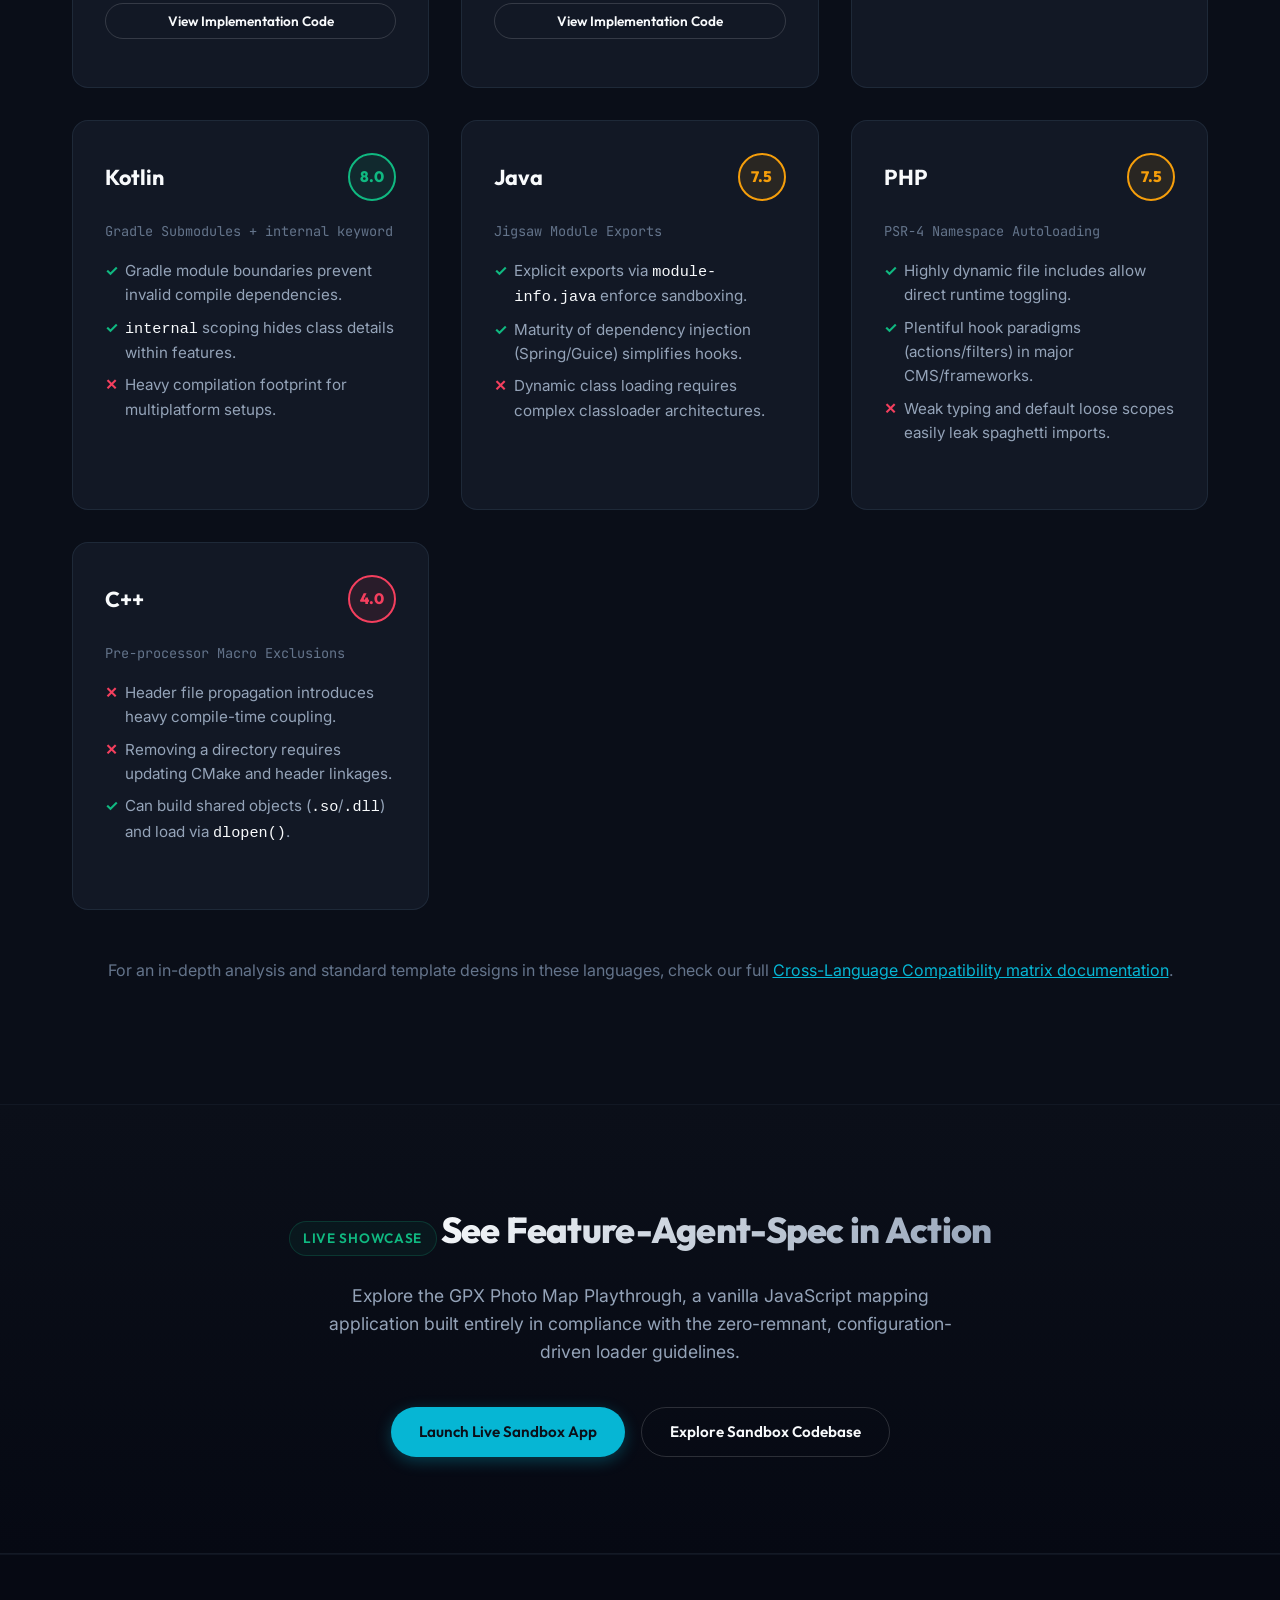
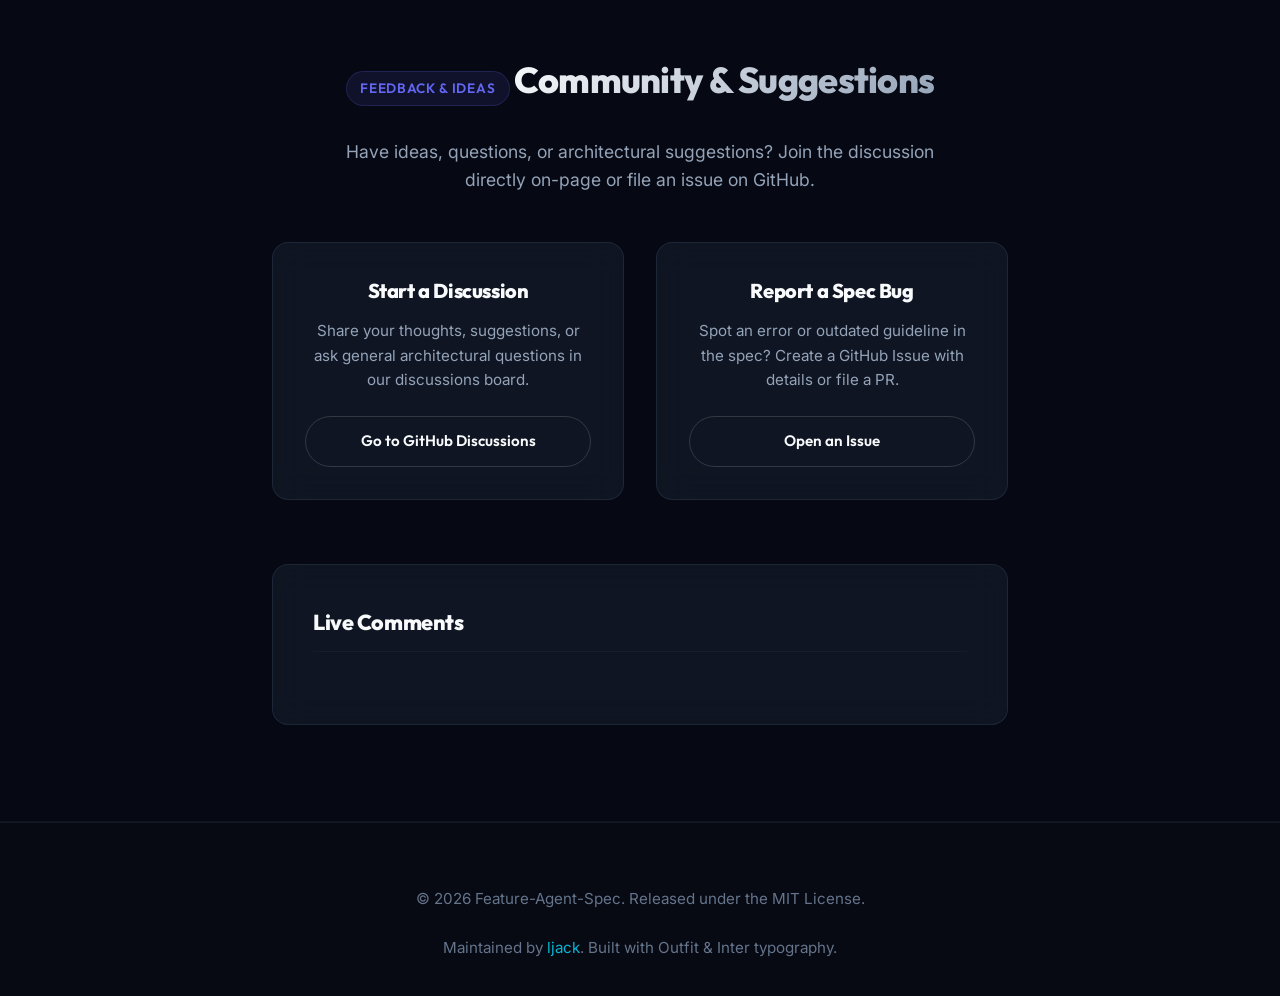
==== commit ee32cb5d: "docs: spec v1.2.0 - cross-language compatibility matrix" ====
--- a/index.html
+++ b/index.html
@@ -28,6 +28,7 @@
         <li><a href="#diagrams">Architecture</a></li>
         <li><a href="#analysis">Analysis</a></li>
         <li><a href="#tradeoffs">Trade-offs</a></li>
+        <li><a href="#languages">Languages</a></li>
         <li><a href="https://github.com/ljack/feature-agent-spec-gpx-photo-map-playthrough" target="_blank" rel="noopener noreferrer">Sandbox App</a></li>
       </ul>
     </div>
@@ -385,6 +386,203 @@
     </div>
   </section>
 
+  <!-- Cross-Language Compatibility Section -->
+  <section id="languages" style="background: rgba(11, 15, 25, 0.5);">
+    <div class="container">
+      <div style="text-align: center; margin-bottom: 3rem;">
+        <span class="badge badge-indigo">Compatibility Matrix</span>
+        <h2>Cross-Language Alignment</h2>
+        <p style="max-width: 600px; margin: 0.5rem auto 0;">FAS principles are language-agnostic. Ponder how the 10 most popular programming languages support isolation, flagging, and event decoupling.</p>
+      </div>
+
+      <div class="languages-grid">
+        <!-- 1. JS/TS -->
+        <div class="lang-card">
+          <div class="lang-card-header">
+            <span class="lang-name">JavaScript / TypeScript</span>
+            <span class="lang-score high">9.5</span>
+          </div>
+          <div class="lang-mechanic">Runtime Loader + ESLint Paths</div>
+          <ul class="lang-bullets">
+            <li class="pro">Excellent dynamic imports (<code>import()</code>) for zero touch removal.</li>
+            <li class="pro">Strict path restrictions via <code>eslint-plugin-import</code>.</li>
+            <li class="con">Dynamic compilation delays runtime type checking.</li>
+          </ul>
+          <button class="lang-code-toggle" onclick="toggleCodeDrawer(this, 'drawer-js')">View Implementation Code</button>
+          <div id="drawer-js" class="lang-code-drawer">
+            <pre><code>// Dynamic loading feature loader
+if (config.features.weather) {
+  const { weatherFeature } = await import('./features/weather.js');
+  registry.register(weatherFeature);
+}</code></pre>
+          </div>
+        </div>
+
+        <!-- 2. Rust -->
+        <div class="lang-card">
+          <div class="lang-card-header">
+            <span class="lang-name">Rust</span>
+            <span class="lang-score high">9.0</span>
+          </div>
+          <div class="lang-mechanic">Cargo Features + cfg attribute</div>
+          <ul class="lang-bullets">
+            <li class="pro">Industry-leading compile-time gating (<code>#[cfg(feature = "x")]</code>).</li>
+            <li class="pro">Zero remnants left in compilation binary if flagged off.</li>
+            <li class="con">Dynamic runtime load is difficult (requires unsafe dynamic libraries).</li>
+          </ul>
+          <button class="lang-code-toggle" onclick="toggleCodeDrawer(this, 'drawer-rust')">View Implementation Code</button>
+          <div id="drawer-rust" class="lang-code-drawer">
+            <pre><code>// Gated compilation at block level
+#[cfg(feature = "weather")]
+{
+    registry.register(Box::new(weather::WeatherFeature::new()));
+}</code></pre>
+          </div>
+        </div>
+
+        <!-- 3. Go -->
+        <div class="lang-card">
+          <div class="lang-card-header">
+            <span class="lang-name">Go (Golang)</span>
+            <span class="lang-score high">8.5</span>
+          </div>
+          <div class="lang-mechanic">Circular Dependency Prevention</div>
+          <ul class="lang-bullets">
+            <li class="pro">Circular import prevention enforces unidirectional loops.</li>
+            <li class="pro">Simple package scopes and init-driven dynamic registries.</li>
+            <li class="con">Compile-time linking lacks runtime plugin flexibilities.</li>
+          </ul>
+          <button class="lang-code-toggle" onclick="toggleCodeDrawer(this, 'drawer-go')">View Implementation Code</button>
+          <div id="drawer-go" class="lang-code-drawer">
+            <pre><code>// Self-registration in Go package init
+package weather
+import "project/core"
+func init() {
+    core.Register(WeatherFeature{})
+}</code></pre>
+          </div>
+        </div>
+
+        <!-- 4. Python -->
+        <div class="lang-card">
+          <div class="lang-card-header">
+            <span class="lang-name">Python</span>
+            <span class="lang-score high">8.0</span>
+          </div>
+          <div class="lang-mechanic">Dynamic importlib modules</div>
+          <ul class="lang-bullets">
+            <li class="pro">Extremely clean runtime module imports via <code>importlib</code>.</li>
+            <li class="pro">Decorator bindings (<code>@register</code>) reduce registration boilerplate.</li>
+            <li class="con">Lacks private packages; requires static linters to prevent bleed.</li>
+          </ul>
+          <button class="lang-code-toggle" onclick="toggleCodeDrawer(this, 'drawer-python')">View Implementation Code</button>
+          <div id="drawer-python" class="lang-code-drawer">
+            <pre><code># Dynamic import of python package
+import importlib
+for f in enabled_features:
+    module = importlib.import_module(f"features.{f}")
+    module.register(registry)</code></pre>
+          </div>
+        </div>
+
+        <!-- 5. C# -->
+        <div class="lang-card">
+          <div class="lang-card-header">
+            <span class="lang-name">C#</span>
+            <span class="lang-score high">8.0</span>
+          </div>
+          <div class="lang-mechanic">AssemblyLoadContext</div>
+          <ul class="lang-bullets">
+            <li class="pro">Strong assembly encapsulation (<code>internal</code> scopes).</li>
+            <li class="pro">Unloadable runtime plugins via assemblies loader.</li>
+            <li class="con">Heavy boilerplate overhead for interface bindings.</li>
+          </ul>
+          <button class="lang-code-toggle" onclick="toggleCodeDrawer(this, 'drawer-csharp')">View Implementation Code</button>
+          <div id="drawer-csharp" class="lang-code-drawer">
+            <pre><code>// Loading plugin dynamically from DLL
+var assembly = AssemblyLoadContext.Default
+    .LoadFromAssemblyPath("weather.dll");
+var feature = Activator.CreateInstance(type);</code></pre>
+          </div>
+        </div>
+
+        <!-- 6. Swift -->
+        <div class="lang-card">
+          <div class="lang-card-header">
+            <span class="lang-name">Swift</span>
+            <span class="lang-score high">8.0</span>
+          </div>
+          <div class="lang-mechanic">Swift Package Manager (SPM) Targets</div>
+          <ul class="lang-bullets">
+            <li class="pro">Explicit SPM module dependencies block unauthorized imports.</li>
+            <li class="pro">Conditional compilation flags (<code>#if FEATURE</code>) strip code.</li>
+            <li class="con">Dynamic runtime load is restricted on sandbox OS (iOS/macOS).</li>
+          </ul>
+        </div>
+
+        <!-- 7. Kotlin -->
+        <div class="lang-card">
+          <div class="lang-card-header">
+            <span class="lang-name">Kotlin</span>
+            <span class="lang-score high">8.0</span>
+          </div>
+          <div class="lang-mechanic">Gradle Submodules + internal keyword</div>
+          <ul class="lang-bullets">
+            <li class="pro">Gradle module boundaries prevent invalid compile dependencies.</li>
+            <li class="pro"><code>internal</code> scoping hides class details within features.</li>
+            <li class="con">Heavy compilation footprint for multiplatform setups.</li>
+          </ul>
+        </div>
+
+        <!-- 8. Java -->
+        <div class="lang-card">
+          <div class="lang-card-header">
+            <span class="lang-name">Java</span>
+            <span class="lang-score moderate">7.5</span>
+          </div>
+          <div class="lang-mechanic">Jigsaw Module Exports</div>
+          <ul class="lang-bullets">
+            <li class="pro">Explicit exports via <code>module-info.java</code> enforce sandboxing.</li>
+            <li class="pro">Maturity of dependency injection (Spring/Guice) simplifies hooks.</li>
+            <li class="con">Dynamic class loading requires complex classloader architectures.</li>
+          </ul>
+        </div>
+
+        <!-- 9. PHP -->
+        <div class="lang-card">
+          <div class="lang-card-header">
+            <span class="lang-name">PHP</span>
+            <span class="lang-score moderate">7.5</span>
+          </div>
+          <div class="lang-mechanic">PSR-4 Namespace Autoloading</div>
+          <ul class="lang-bullets">
+            <li class="pro">Highly dynamic file includes allow direct runtime toggling.</li>
+            <li class="pro">Plentiful hook paradigms (actions/filters) in major CMS/frameworks.</li>
+            <li class="con">Weak typing and default loose scopes easily leak spaghetti imports.</li>
+          </ul>
+        </div>
+
+        <!-- 10. C++ -->
+        <div class="lang-card">
+          <div class="lang-card-header">
+            <span class="lang-name">C++</span>
+            <span class="lang-score low">4.0</span>
+          </div>
+          <div class="lang-mechanic">Pre-processor Macro Exclusions</div>
+          <ul class="lang-bullets">
+            <li class="con">Header file propagation introduces heavy compile-time coupling.</li>
+            <li class="con">Removing a directory requires updating CMake and header linkages.</li>
+            <li class="pro">Can build shared objects (<code>.so</code>/<code>.dll</code>) and load via <code>dlopen()</code>.</li>
+          </ul>
+        </div>
+      </div>
+      
+      <div style="text-align: center; margin-top: 3rem;">
+        <p style="font-size: 1rem; color: var(--text-muted);">For an in-depth analysis and standard template designs in these languages, check our full <a href="LANGUAGES.md" target="_blank" style="color: var(--accent-cyan);">Cross-Language Compatibility matrix documentation</a>.</p>
+      </div>
+    </div>
+  </section>
+
   <!-- Bottom CTA and Sandbox App reference -->
   <section style="background: linear-gradient(180deg, var(--bg-main) 0%, #060913 100%); text-align: center;">
     <div class="container">
@@ -468,6 +666,19 @@
       event.currentTarget.classList.add('active');
       document.getElementById(tabId).classList.add('active');
     }
+
+    function toggleCodeDrawer(btn, drawerId) {
+      const drawer = document.getElementById(drawerId);
+      const isActive = drawer.classList.contains('active');
+      
+      if (isActive) {
+        drawer.classList.remove('active');
+        btn.innerText = 'View Implementation Code';
+      } else {
+        drawer.classList.add('active');
+        btn.innerText = 'Hide Implementation Code';
+      }
+    }
   </script>
 </body>
 </html>
--- a/index.css
+++ b/index.css
@@ -485,6 +485,154 @@
   }
 }
 
+/* Cross-Language Compatibility Grid */
+.languages-grid {
+  display: grid;
+  grid-template-columns: repeat(auto-fill, minmax(320px, 1fr));
+  gap: 2rem;
+  margin-top: 3rem;
+}
+
+.lang-card {
+  background: var(--bg-card);
+  border: 1px solid var(--border-card);
+  border-radius: 16px;
+  padding: 2rem;
+  transition: var(--transition-smooth);
+  position: relative;
+  display: flex;
+  flex-direction: column;
+  height: 100%;
+}
+
+.lang-card:hover {
+  background: var(--bg-card-hover);
+  border-color: var(--border-card-hover);
+  transform: translateY(-4px);
+  box-shadow: 0 12px 30px rgba(6, 182, 212, 0.08);
+}
+
+.lang-card-header {
+  display: flex;
+  justify-content: space-between;
+  align-items: center;
+  margin-bottom: 1.25rem;
+}
+
+.lang-name {
+  font-family: var(--font-heading);
+  font-weight: 700;
+  font-size: 1.35rem;
+  color: var(--text-primary);
+}
+
+.lang-score {
+  display: inline-flex;
+  align-items: center;
+  justify-content: center;
+  width: 48px;
+  height: 48px;
+  border-radius: 50%;
+  font-family: var(--font-heading);
+  font-weight: 800;
+  font-size: 0.95rem;
+  background: rgba(6, 182, 212, 0.1);
+  color: var(--accent-cyan);
+  border: 2px solid var(--accent-cyan);
+}
+
+.lang-score.high {
+  background: rgba(16, 182, 129, 0.1);
+  color: var(--accent-emerald);
+  border-color: var(--accent-emerald);
+}
+
+.lang-score.moderate {
+  background: rgba(245, 158, 11, 0.1);
+  color: #f59e0b;
+  border-color: #f59e0b;
+}
+
+.lang-score.low {
+  background: rgba(244, 63, 94, 0.1);
+  color: var(--accent-rose);
+  border-color: var(--accent-rose);
+}
+
+.lang-mechanic {
+  font-size: 0.85rem;
+  font-family: var(--font-mono);
+  color: var(--text-muted);
+  margin-bottom: 1rem;
+}
+
+.lang-bullets {
+  list-style: none;
+  font-size: 0.95rem;
+  margin-bottom: 1.5rem;
+  flex-grow: 1;
+}
+
+.lang-bullets li {
+  position: relative;
+  padding-left: 1.25rem;
+  margin-bottom: 0.5rem;
+  color: var(--text-secondary);
+}
+
+.lang-bullets li.pro::before {
+  content: "✓";
+  position: absolute;
+  left: 0;
+  color: var(--accent-emerald);
+  font-weight: bold;
+}
+
+.lang-bullets li.con::before {
+  content: "✕";
+  position: absolute;
+  left: 0;
+  color: var(--accent-rose);
+  font-weight: bold;
+}
+
+.lang-code-toggle {
+  background: transparent;
+  border: 1px solid rgba(255, 255, 255, 0.15);
+  color: var(--text-primary);
+  font-family: var(--font-heading);
+  font-size: 0.85rem;
+  font-weight: 600;
+  padding: 0.5rem 1rem;
+  border-radius: 9999px;
+  cursor: pointer;
+  width: 100%;
+  text-align: center;
+  transition: var(--transition-smooth);
+}
+
+.lang-code-toggle:hover {
+  background: rgba(255, 255, 255, 0.05);
+  border-color: rgba(255, 255, 255, 0.3);
+}
+
+.lang-code-drawer {
+  max-height: 0;
+  overflow: hidden;
+  transition: max-height 0.4s cubic-bezier(0.4, 0, 0.2, 1);
+  margin-top: 1rem;
+}
+
+.lang-code-drawer.active {
+  max-height: 500px;
+}
+
+.lang-code-drawer pre {
+  margin-top: 0;
+  padding: 1rem;
+  font-size: 0.8rem;
+}
+
 /* Responsive Scaling Styles */
 @media (max-width: 992px) {
   h1 { font-size: 2.75rem; }
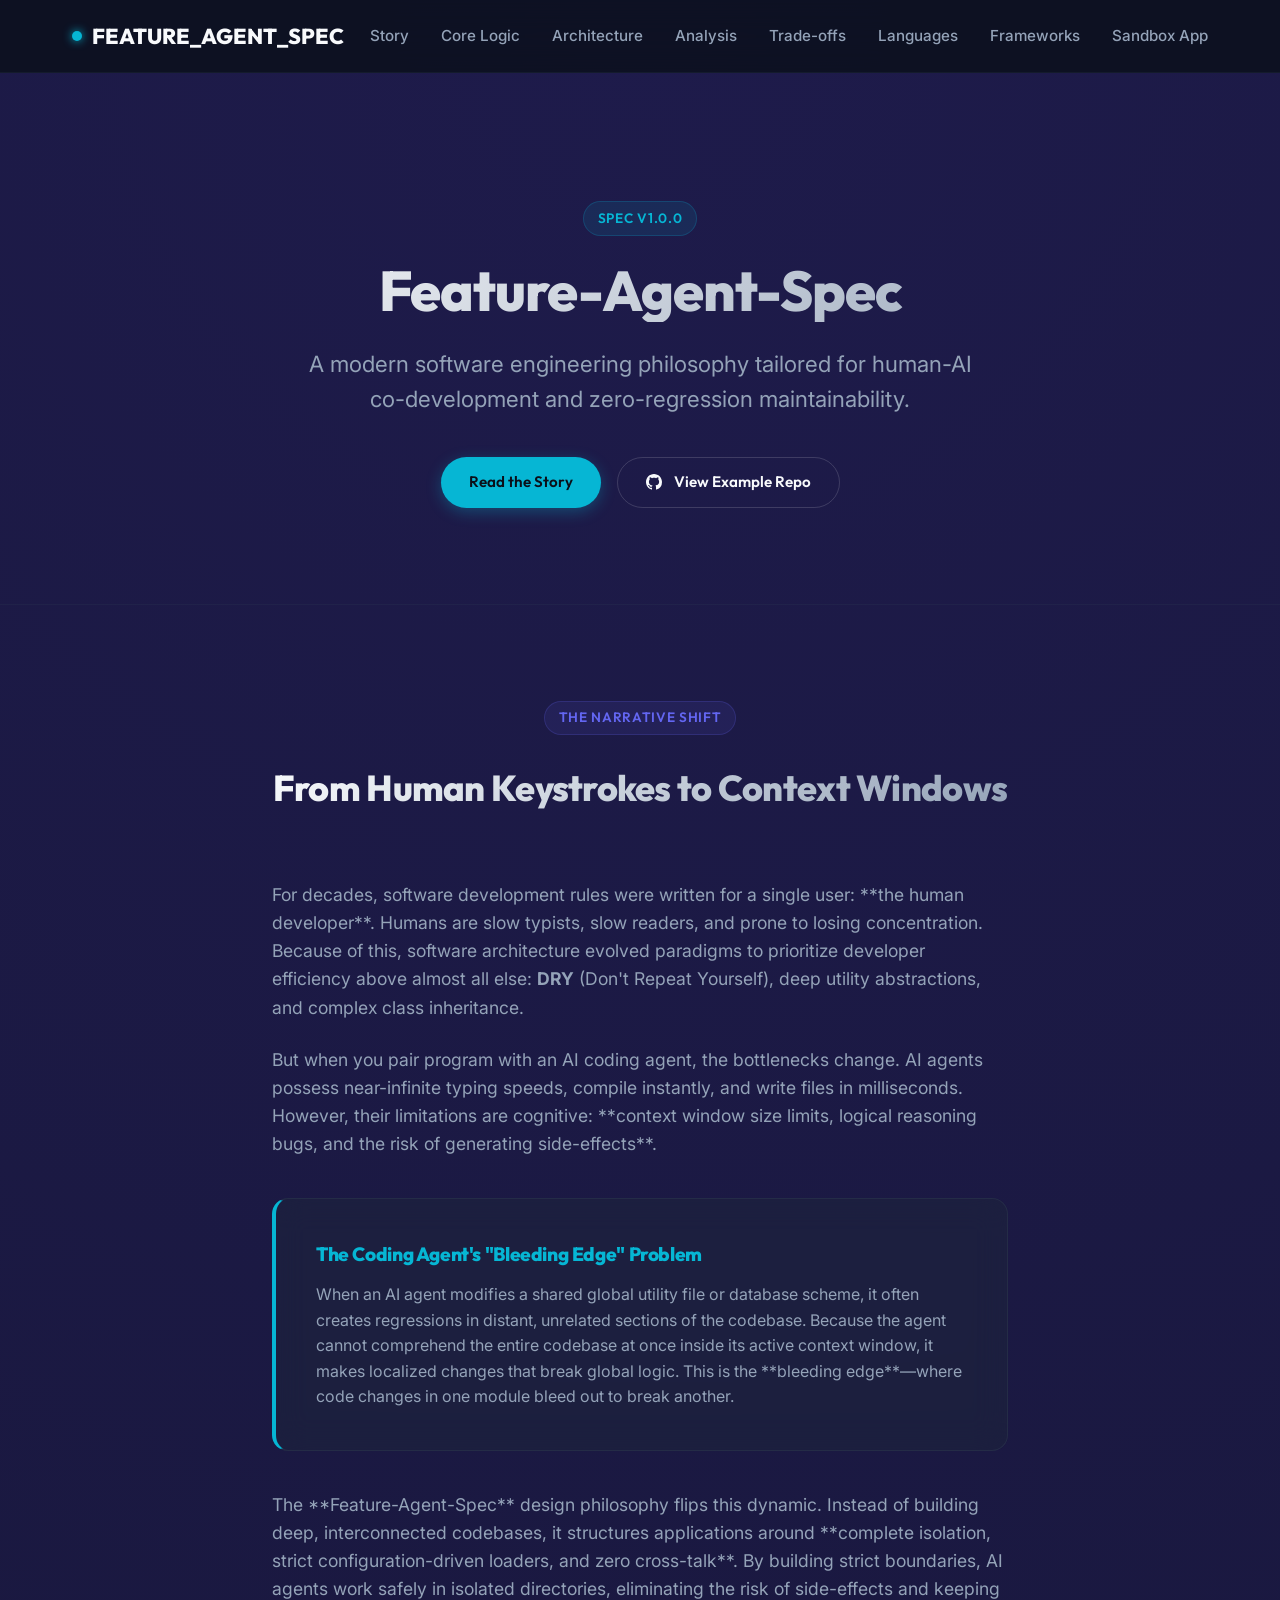
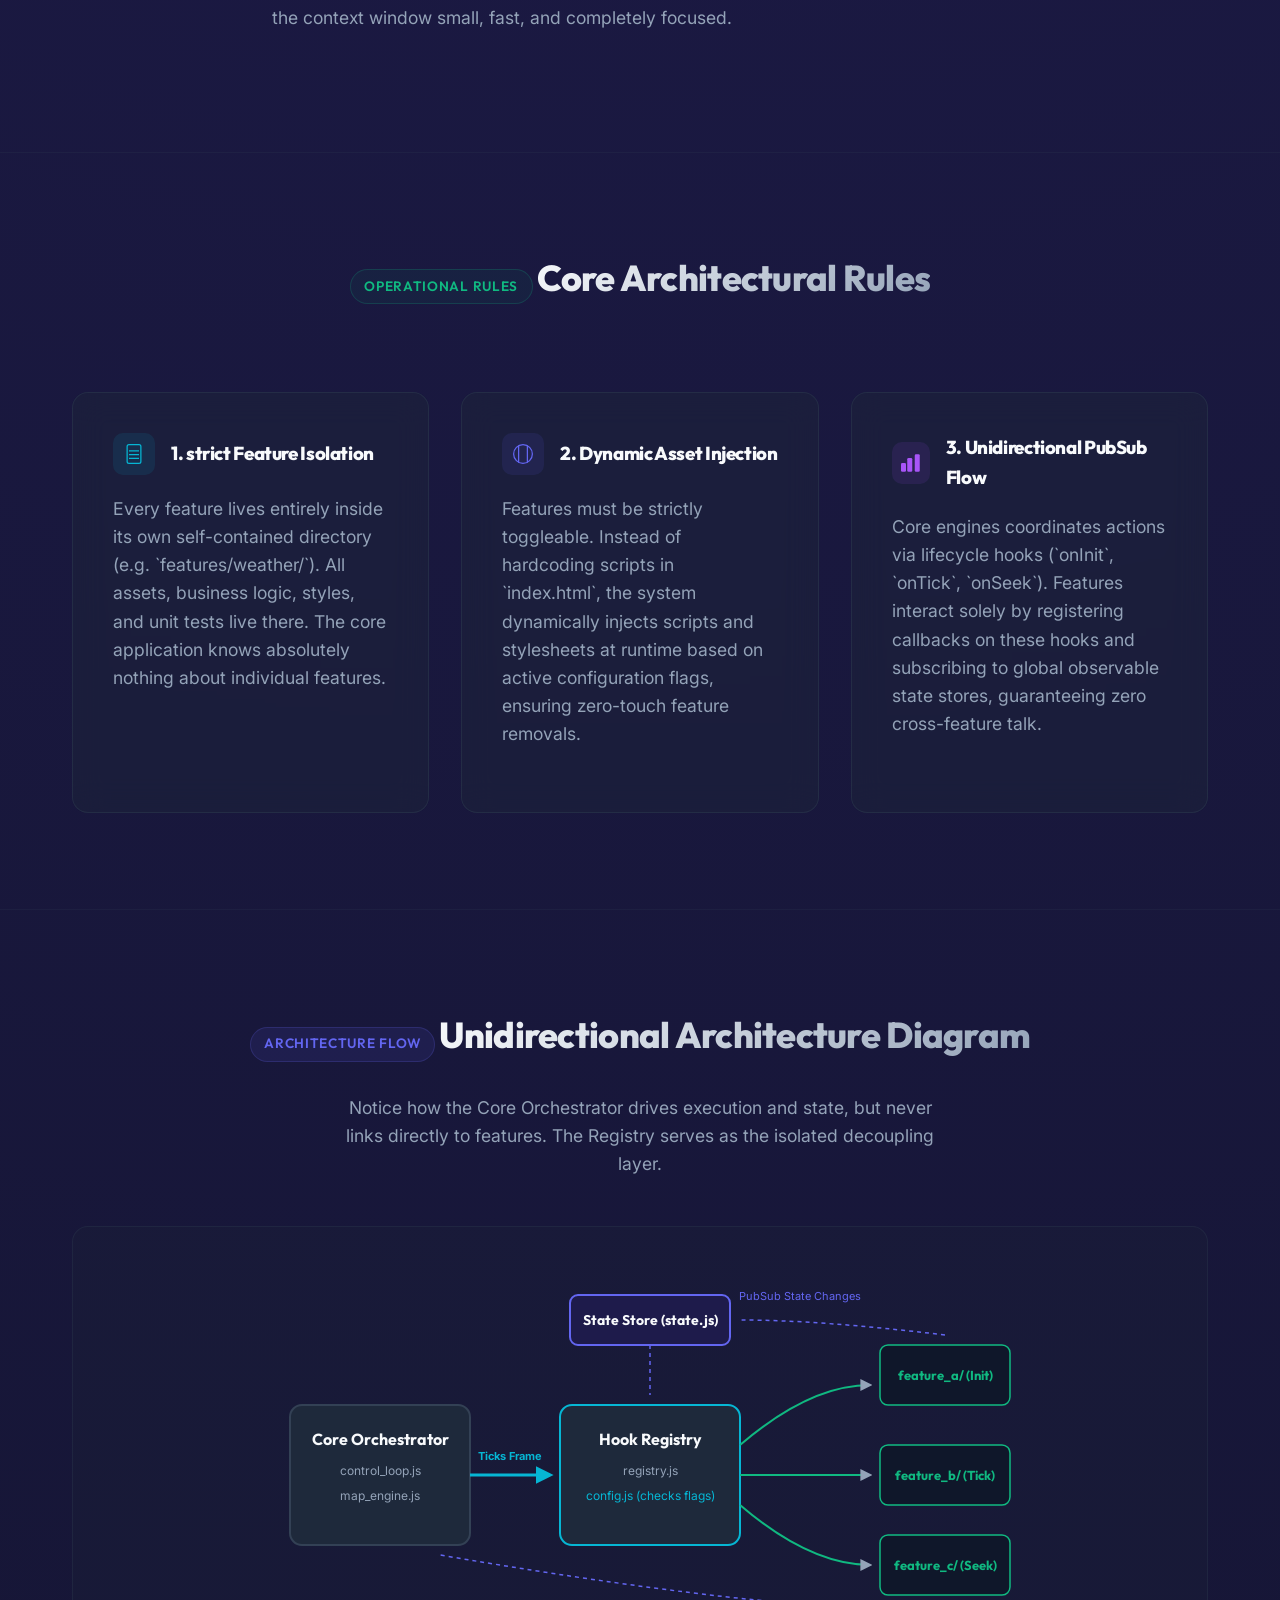
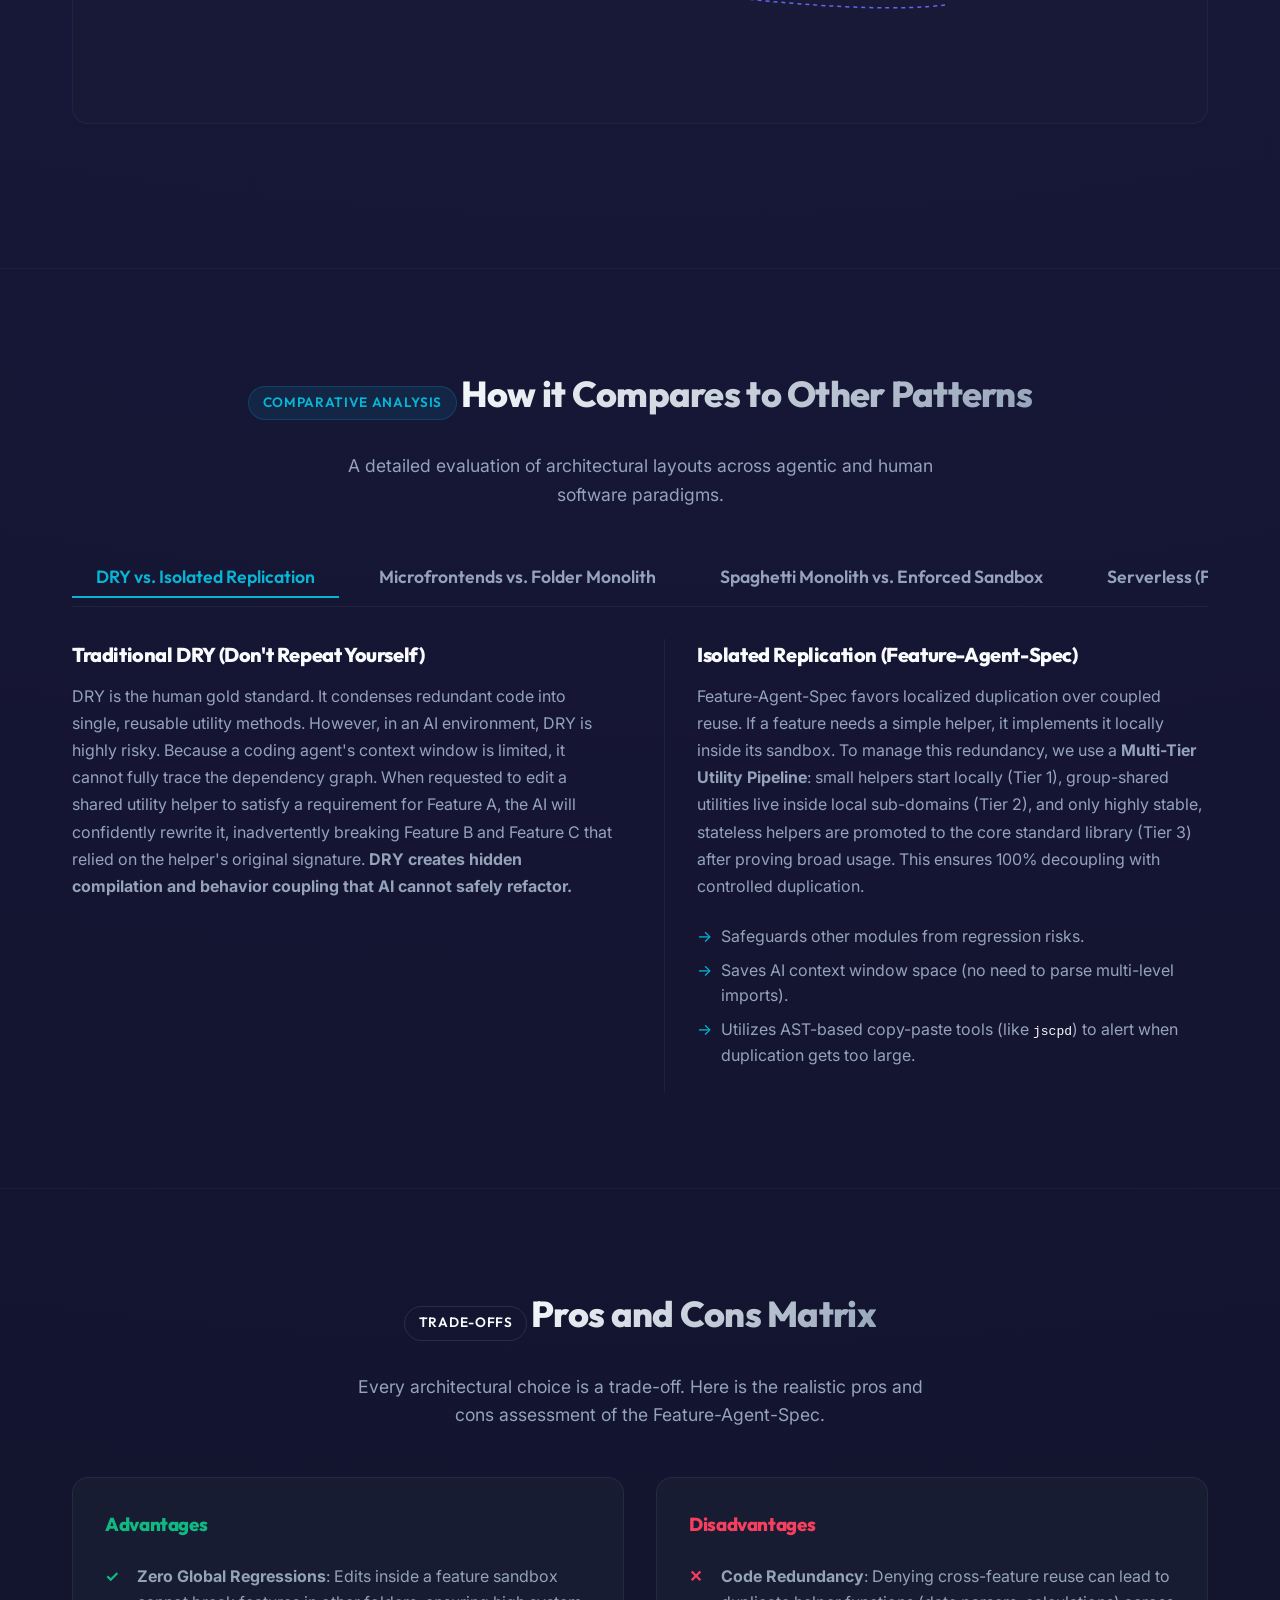
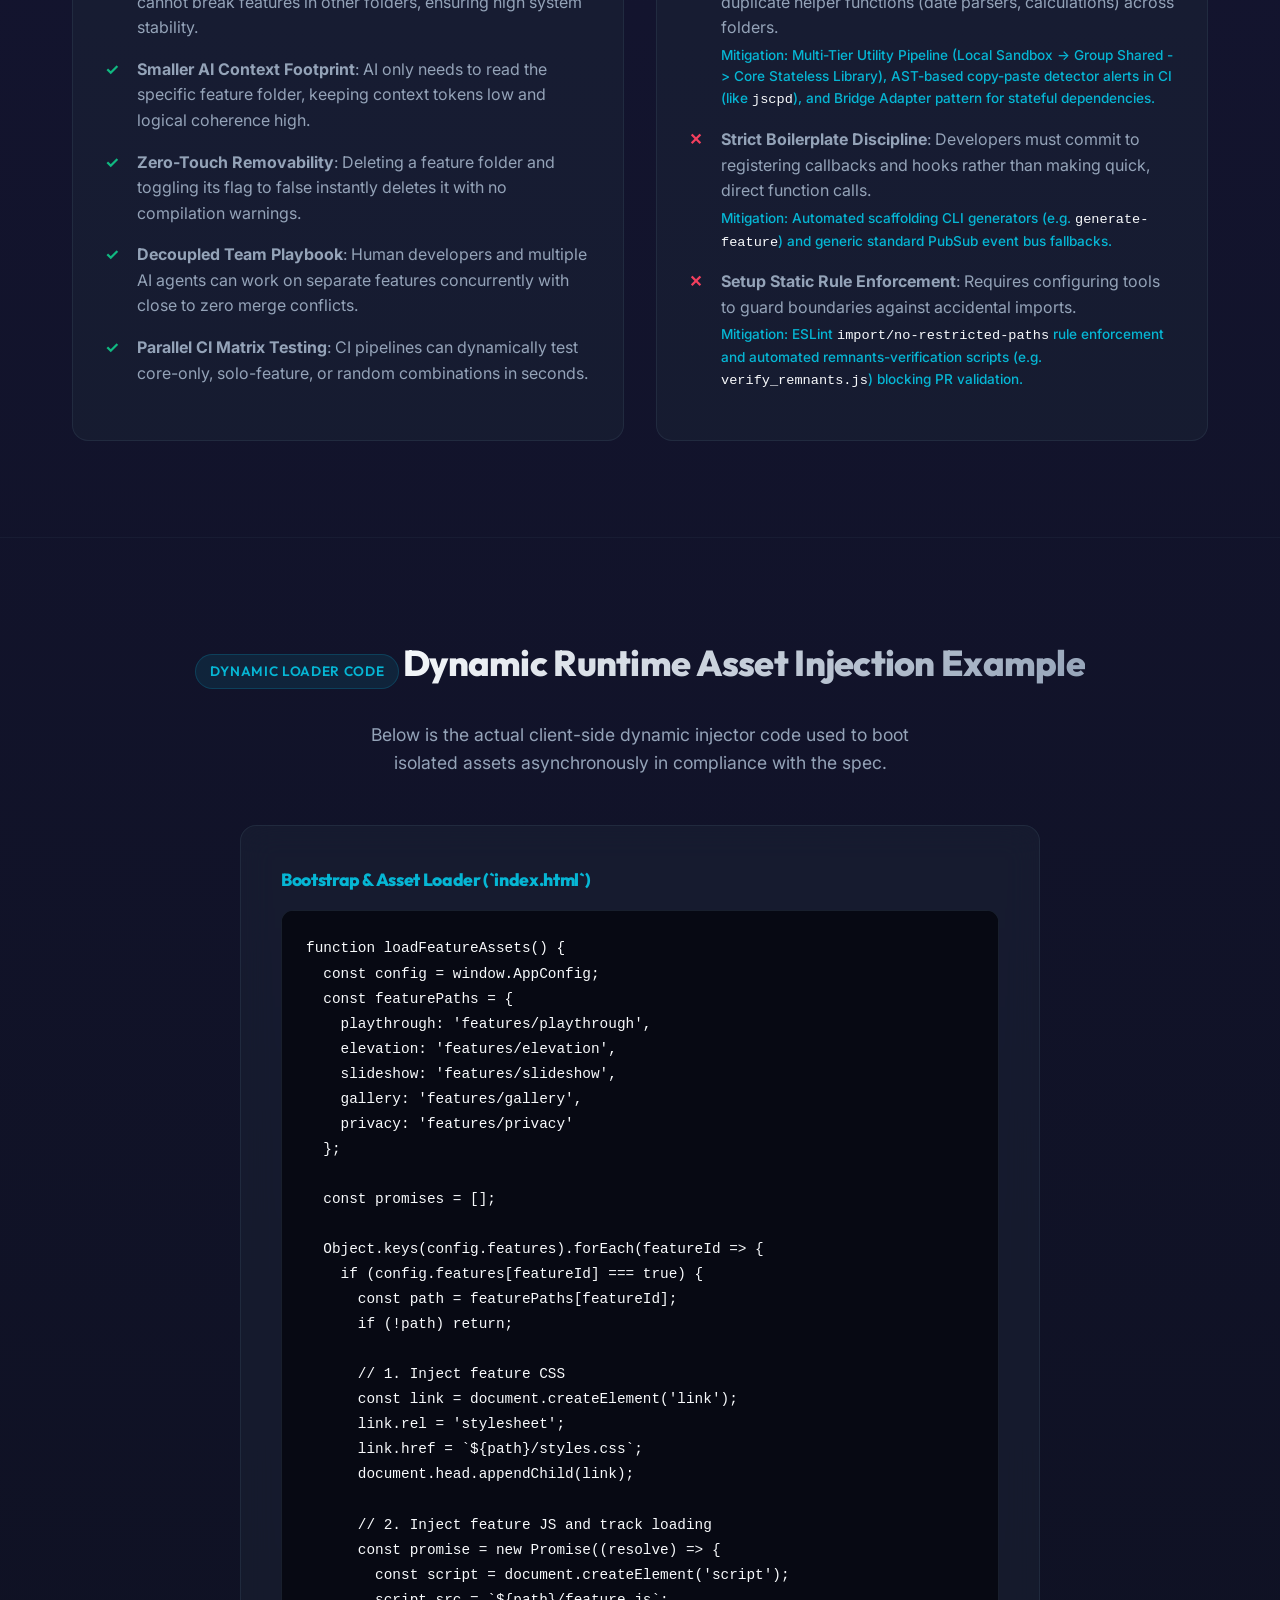
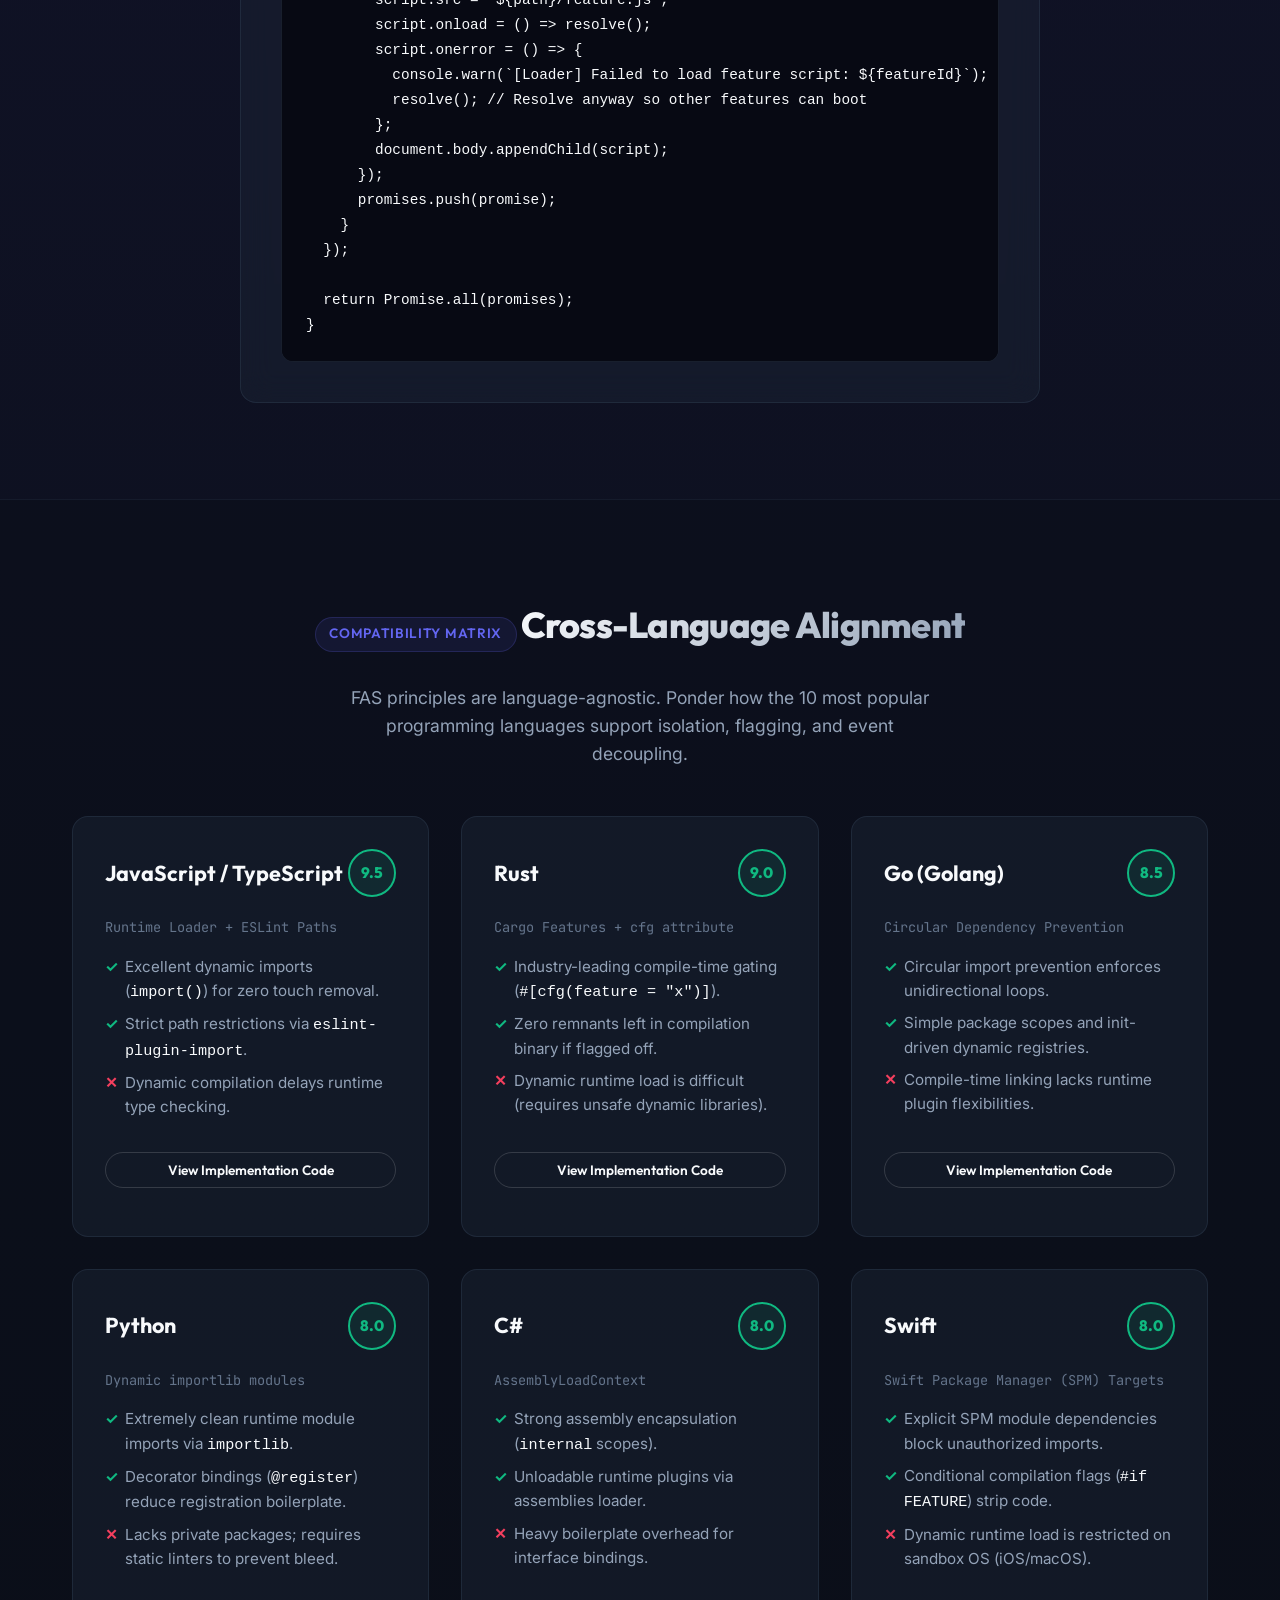
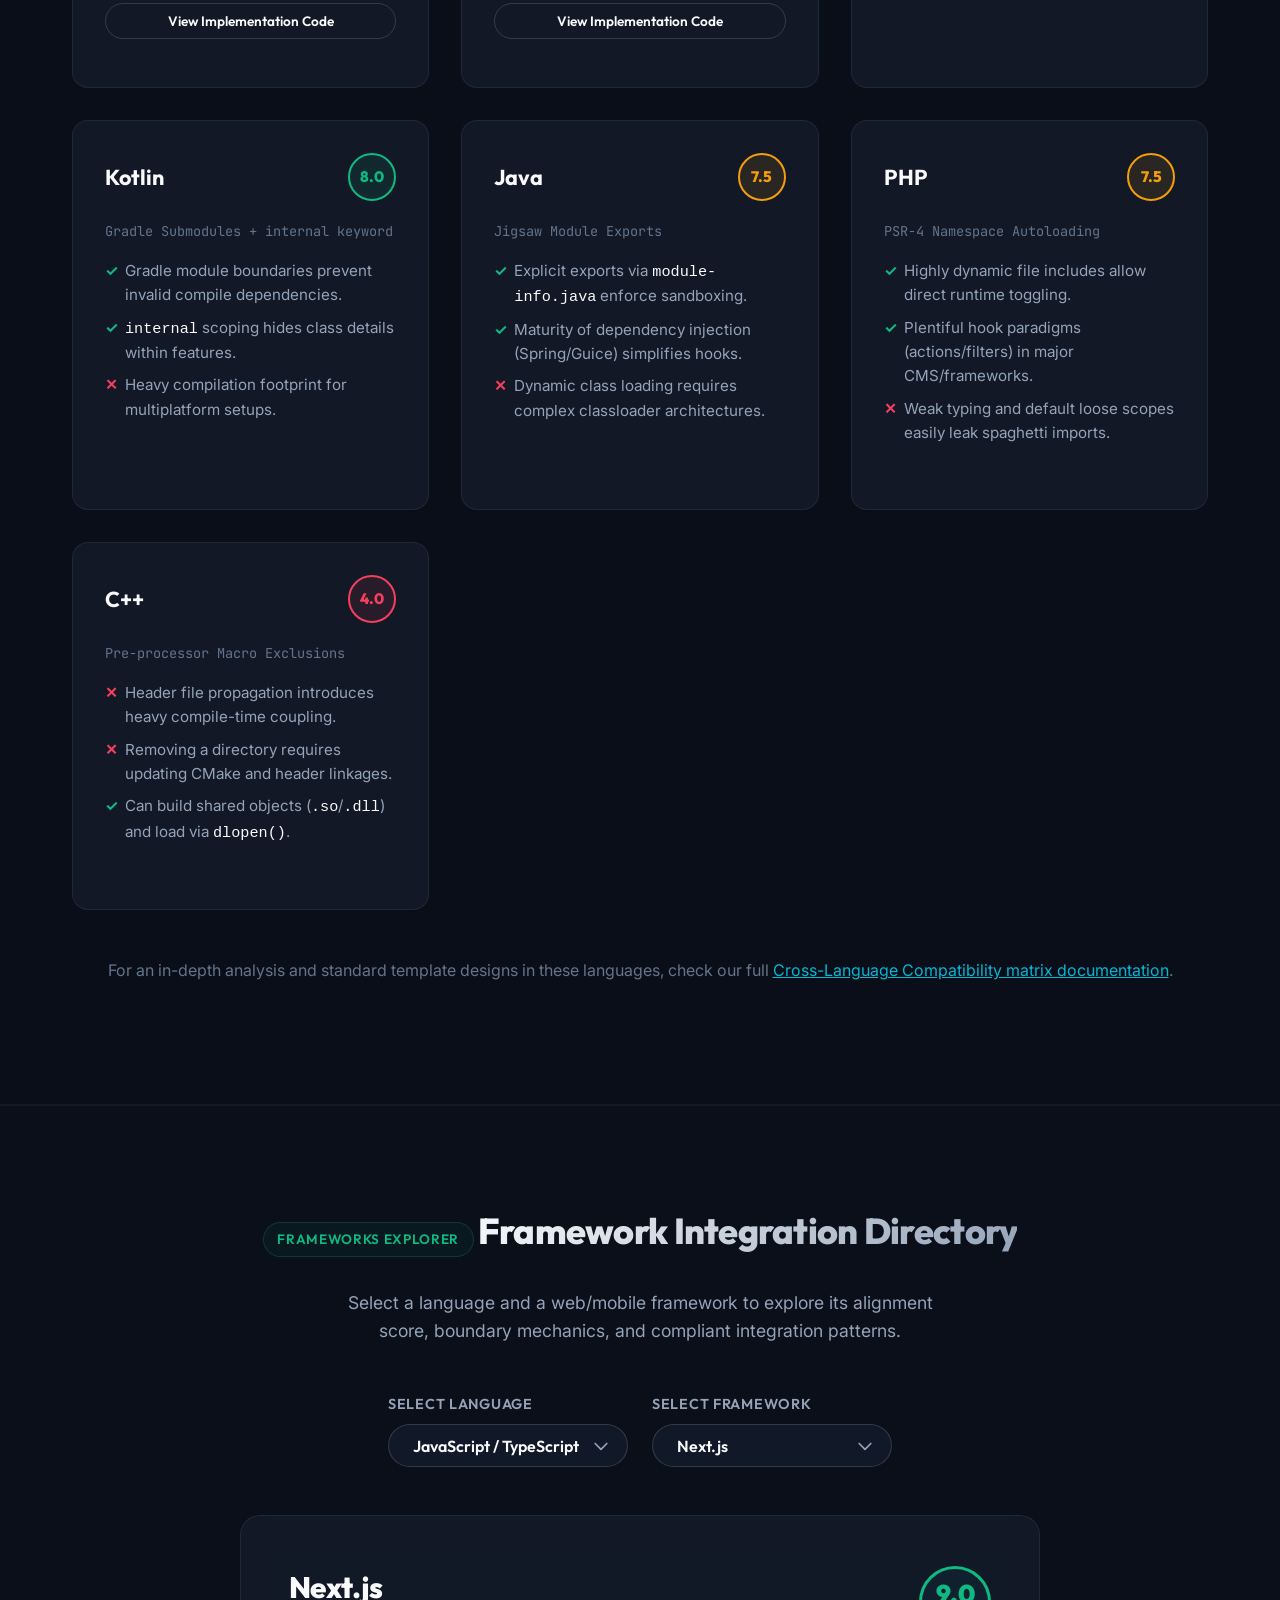
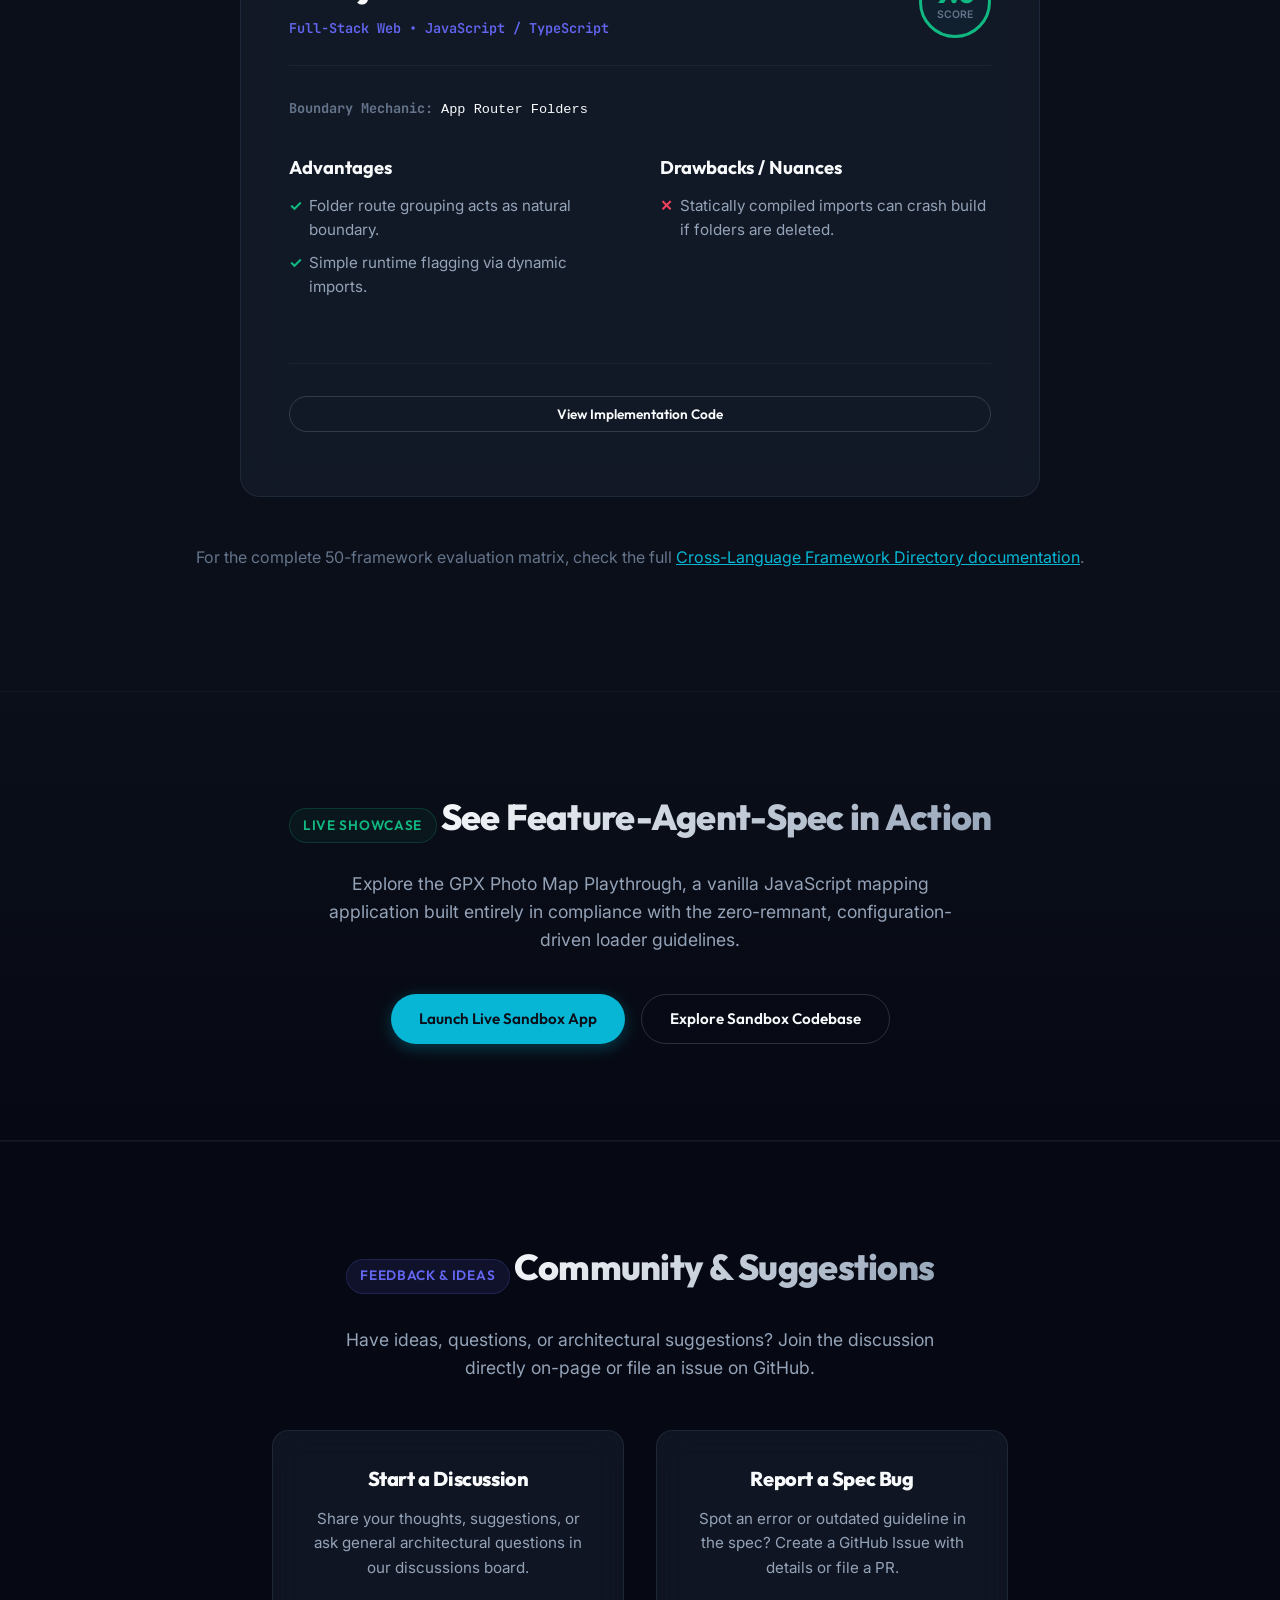
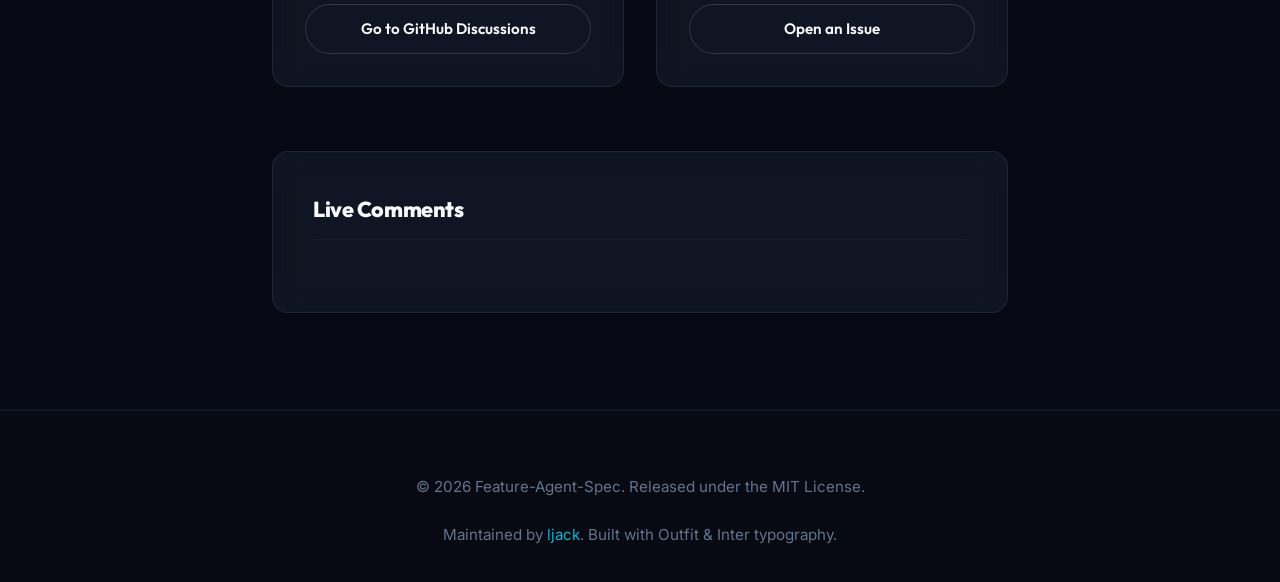
==== commit 4f5606f6: "docs: spec v1.3.0 - cross-language framework directory" ====
--- a/index.html
+++ b/index.html
@@ -29,6 +29,7 @@
         <li><a href="#analysis">Analysis</a></li>
         <li><a href="#tradeoffs">Trade-offs</a></li>
         <li><a href="#languages">Languages</a></li>
+        <li><a href="#frameworks">Frameworks</a></li>
         <li><a href="https://github.com/ljack/feature-agent-spec-gpx-photo-map-playthrough" target="_blank" rel="noopener noreferrer">Sandbox App</a></li>
       </ul>
     </div>
@@ -583,6 +584,53 @@
     </div>
   </section>
 
+  <!-- Frameworks Integration Section -->
+  <section id="frameworks" style="background: rgba(11, 15, 25, 0.2); border-top: 1px solid rgba(51, 65, 85, 0.2);">
+    <div class="container">
+      <div style="text-align: center; margin-bottom: 3rem;">
+        <span class="badge badge-emerald">Frameworks Explorer</span>
+        <h2>Framework Integration Directory</h2>
+        <p style="max-width: 600px; margin: 0.5rem auto 0;">Select a language and a web/mobile framework to explore its alignment score, boundary mechanics, and compliant integration patterns.</p>
+      </div>
+
+      <!-- Selector Row -->
+      <div class="selector-row">
+        <div class="selector-group">
+          <label for="lang-select">Select Language</label>
+          <select id="lang-select" class="custom-select" onchange="onLanguageChange()">
+            <option value="js">JavaScript / TypeScript</option>
+            <option value="rust">Rust</option>
+            <option value="go">Go (Golang)</option>
+            <option value="python">Python</option>
+            <option value="csharp">C#</option>
+            <option value="swift">Swift</option>
+            <option value="kotlin">Kotlin</option>
+            <option value="java">Java</option>
+            <option value="php">PHP</option>
+            <option value="cpp">C++</option>
+          </select>
+        </div>
+        <div class="selector-group">
+          <label for="fw-select">Select Framework</label>
+          <select id="fw-select" class="custom-select" onchange="onFrameworkChange()">
+            <!-- Options dynamically populated by JavaScript -->
+          </select>
+        </div>
+      </div>
+
+      <!-- Display Card -->
+      <div class="explorer-display">
+        <div id="framework-card" class="fw-card">
+          <!-- Populated dynamically by JavaScript -->
+        </div>
+      </div>
+      
+      <div style="text-align: center; margin-top: 3rem;">
+        <p style="font-size: 1rem; color: var(--text-muted);">For the complete 50-framework evaluation matrix, check the full <a href="FRAMEWORKS.md" target="_blank" style="color: var(--accent-cyan);">Cross-Language Framework Directory documentation</a>.</p>
+      </div>
+    </div>
+  </section>
+
   <!-- Bottom CTA and Sandbox App reference -->
   <section style="background: linear-gradient(180deg, var(--bg-main) 0%, #060913 100%); text-align: center;">
     <div class="container">
@@ -679,6 +727,184 @@
         btn.innerText = 'Hide Implementation Code';
       }
     }
+
+    // 50 Frameworks Database Grouped by Language
+    const frameworks = {
+      js: [
+        { id: "nextjs", name: "Next.js", score: "9.0", class: "high", type: "Full-Stack Web", mechanic: "App Router Folders", pros: ["Folder route grouping acts as natural boundary.", "Simple runtime flagging via dynamic imports."], cons: ["Statically compiled imports can crash build if folders are deleted."], code: "// dynamic import in layout\nimport dynamic from 'next/dynamic';\nconst Widget = dynamic(() => import('./features/weather'));" },
+        { id: "angular", name: "Angular", score: "9.0", class: "high", type: "Frontend Web", mechanic: "NgModule Lazy Loading", pros: ["Modules provide strict, encapsulated scoping.", "Unidirectional DI registry prevents coupling."], cons: ["Heavy boilerplate for dynamic routing setup."], code: "// load children lazily in routes\nconst routes = [\n  { path: 'weather', loadChildren: () => import('./features/weather') }\n];" },
+        { id: "react", name: "React", score: "8.5", class: "high", type: "Frontend UI Library", mechanic: "React.lazy Imports", pros: ["Component directories isolate assets and styles.", "Highly pluggable view components."], cons: ["Requires external routing/state tools to enforce registry flows."], code: "// React.lazy import\nconst Weather = React.lazy(() => import('./features/weather'));" },
+        { id: "vue", name: "Vue.js", score: "8.5", class: "high", type: "Frontend Web", mechanic: "Async Components", pros: ["SFC files containerize HTML, CSS, and logic.", "Dynamic routes are easy to flag."], cons: ["Lacks strict structure; easy to bypass folders without linting."], code: "// async component render\nconst Weather = defineAsyncComponent(() => import('./weather.vue'));" },
+        { id: "rn", name: "React Native", score: "8.0", class: "high", type: "Mobile UI", mechanic: "Native Modules Bridge", pros: ["Encapsulated native view UI wrappers.", "Strong component separation."], cons: ["Metro bundler limits dynamic runtime imports; compile-time gating preferred."], code: "// Metro compiler-driven dynamic import fallback\n#if FEATURE_WEATHER\nimport Weather from './features/weather';\n#endif" }
+      ],
+      rust: [
+        { id: "axum", name: "Axum", score: "8.5", class: "high", type: "Web API", mechanic: "Router Merging", pros: ["Nested sub-routing isolates features.", "Allows configuration-driven router construction."], cons: ["Compile-time routing check prevents runtime plugins."], code: "// Router merging in Axum\nlet mut app = Router::new();\nif config.weather {\n    app = app.nest(\"/weather\", weather::router());\n}" },
+        { id: "actix", name: "Actix-web", score: "8.5", class: "high", type: "Web API", mechanic: "Service Configuration", pros: ["Configure closure decouples route mappings.", "Independent resource boundaries."], cons: ["Compile-time static types limit generic routes."], code: "// Service config registration\nApp::new().configure(|cfg| {\n    if config.weather { weather::init(cfg); }\n});" },
+        { id: "tauri", name: "Tauri", score: "8.0", class: "high", type: "Desktop/Mobile Hybrid", mechanic: "Feature-Gated IPC Commands", pros: ["Isolated IPC command invocation.", "Allows stripping features for compile targets."], cons: ["Requires sync configuration in tauri.conf.json."], code: "// Tauri command registration\ntauri::Builder::default()\n    .invoke_handler(tauri::generate_handler![weather_cmd]);" },
+        { id: "yew", name: "Yew", score: "8.0", class: "high", type: "WASM Frontend", mechanic: "Component Scopes", pros: ["Clean component isolation.", "Message loops enforce unidirectional flows."], cons: ["WASM builds are slow; requires Rust toolchain for small tweaks."], code: "// Declarative functional component\n#[function_component(Weather)]\npub fn weather() -> Html { html! { <div>{\"Sunny\"}</div> } }" },
+        { id: "leptos", name: "Leptos", score: "8.0", class: "high", type: "WASM Frontend/SSR", mechanic: "Asynchronous Island SSR", pros: ["Fine-grained signal scoping limits updates.", "Decoupled sub-route components."], cons: ["Hydration mismatches if dynamic flags are out of sync."], code: "// Reactive island rendering\n#[component]\npub fn Weather() -> impl IntoView { view! { <p>\"Sunny\"</p> } }" }
+      ],
+      go: [
+        { id: "gin", name: "Gin-gonic", score: "8.0", class: "high", type: "Web API", mechanic: "Router Groups", pros: ["Clean grouping of API endpoints.", "Middleware maps directly to route groups."], cons: ["Global engine variables introduce coupling risks."], code: "// Gin route grouping\ngroup := r.Group(\"/weather\")\nif config.Features.Weather {\n    weather.RegisterRoutes(group)\n}" },
+        { id: "fiber", name: "Fiber", score: "8.0", class: "high", type: "Web API", mechanic: "Sub-App Mounting", pros: ["Express-like simplicity for features.", "Strict middleware sandboxing per group."], cons: ["Fast HTTP engine allocations bypass some GC safety."], code: "// Fiber sub-app mounting\napp := fiber.New()\nif config.Weather {\n    app.Mount(\"/weather\", weather.NewApp())\n}" },
+        { id: "echo", name: "Echo", score: "8.0", class: "high", type: "Web API", mechanic: "Handler Registration", pros: ["Interface-based endpoint registries.", "Clean request context decoupling."], cons: ["Lacks folder-private compilation restrictions."], code: "// Echo group registration\ng := e.Group(\"/weather\")\ng.GET(\"/\", weather.GetHandler)" },
+        { id: "beego", name: "Beego", score: "7.5", class: "moderate", type: "Web MVC", mechanic: "Auto-Routing", pros: ["Standard MVC structures help organize directories.", "Extensive toolchain support."], cons: ["Global auto-routing logic violates unidirectional coupling rules."], code: "// Route controller mapping\nbeego.Router(\"/weather\", &controllers.WeatherController{})" },
+        { id: "buffalo", name: "Buffalo", score: "7.5", class: "moderate", type: "Web MVC", mechanic: "Monolithic Pipeline", pros: ["Provides standard CLI feature setups.", "Native resource bundling."], cons: ["Highly coupled app pipeline; zero-remnant deletion is manual."], code: "// Routing inside App middleware\napp.GET(\"/weather\", WeatherHandler)" }
+      ],
+      python: [
+        { id: "django", name: "Django", score: "8.5", class: "high", type: "Web MVC", mechanic: "Isolated Apps", pros: ["Apps enforce strict directory boundaries.", "Decoupled settings.INSTALLED_APPS config."], cons: ["Global migration tables create database schema coupling."], code: "# INSTALLED_APPS in settings.py\nINSTALLED_APPS = [\n    'django.contrib.admin',\n    'features.weather',\n]" },
+        { id: "fastapi", name: "FastAPI", score: "8.0", class: "high", type: "Web API", mechanic: "APIRouter Mounting", pros: ["Decoupled routing files using APIRouter.", "Config-driven router loop loading."], cons: ["Pydantic validation schemas can leak cross-feature imports."], code: "# APIRouter inclusion\nfrom fastapi import FastAPI\napp = FastAPI()\napp.include_router(weather_router, prefix=\"/weather\")" },
+        { id: "flask", name: "Flask", score: "8.0", class: "high", type: "Web API/MVC", mechanic: "Blueprint Modules", pros: ["Blueprints isolate views, templates, and assets.", "Simple configuration-driven register."], cons: ["Global context variables (g, session) invite hidden coupling."], code: "# Blueprint mounting\nfrom flask import Flask\napp = Flask(__name__)\napp.register_blueprint(weather_blueprint, url_prefix='/weather')" },
+        { id: "pyside", name: "PySide / PyQt", score: "7.5", class: "moderate", type: "Desktop UI", mechanic: "Signals & Slots", pros: ["Loose coupling via QT signals event emitter.", "High widget component isolation."], cons: ["C++ binding lifecycle mapping is prone to memory leaks."], code: "# Qt signal registration\nweather_widget.data_received.connect(main_dashboard.update)" },
+        { id: "kivy", name: "Kivy", score: "7.0", class: "moderate", type: "Mobile UI", mechanic: "Dynamic Layout Bindings", pros: ["Cross-platform mobile UI styling.", "Declarative kv design files."], cons: ["UI styling and Python logic bindings are highly coupled."], code: "# Kivy screen manager load\nscreen_manager.add_widget(WeatherScreen(name='weather'))" }
+      ],
+      csharp: [
+        { id: "aspnet", name: "ASP.NET Core", score: "8.0", class: "high", type: "Web API/MVC", mechanic: "Razor Class Libraries (RCL)", pros: ["RCL packages contain isolated logic/UI assets.", "Dynamic Assembly loading via reflection."], cons: ["Auto-discovered controllers easily cause path collisions."], code: "// RCL Dynamic controller mapping\nservices.AddMvc().AddApplicationPart(typeof(WeatherController).Assembly);" },
+        { id: "blazor", name: "Blazor", score: "8.0", class: "high", type: "Web Frontend UI", mechanic: "Razor Component Directories", pros: ["Component-level scoping of HTML and logic.", "Dynamic routes are easy to register."], cons: ["WebAssembly boot bundle grows heavy with multiple features."], code: "// Razor composability\n@if (config.WeatherActive) {\n    <WeatherWidget />\n}" },
+        { id: "maui", name: "MAUI", score: "7.5", class: "moderate", type: "Mobile UI", mechanic: "Service Container Registry", pros: ["Cross-platform desktop and mobile UI.", "Native platform sub-folders."], cons: ["Startup builder pattern requires global dependency configurations."], code: "// Maui service registration\nmauiAppBuilder.Services.AddSingleton<IWeather, WeatherService>();" },
+        { id: "unity", name: "Unity UI", score: "6.5", class: "moderate", type: "Simulation/Game UI", mechanic: "Script Components", pros: ["Component-based architecture attaches code to UI objects.", "Highly modular GameObjects."], cons: ["Scene dependencies are highly coupled; prone to missing asset reference warnings."], code: "// Unity GameObject activation\nweatherPanel.SetActive(config.IsWeatherEnabled);" },
+        { id: "uno", name: "Uno Platform", score: "7.5", class: "moderate", type: "Cross-platform UI", mechanic: "XAML Sub-modules", pros: ["Share C# and XAML across mobile and web.", "Strict namespace scoping."], cons: ["XAML compilation overhead makes debugging slow."], code: "// Conditional XAML layout render\n<ContentControl ContentTemplate=\"{StaticResource WeatherTemplate}\" />" }
+      ],
+      swift: [
+        { id: "swiftui", name: "SwiftUI", score: "8.5", class: "high", type: "iOS/macOS UI", mechanic: "Declarative View Builders", pros: ["Views are extremely lightweight and decoupled.", "State bindings enforce unidirectional flow."], cons: ["Swift compilation flags require rebuilding target modules."], code: "// Dynamic View registration\nstruct ContentView: View {\n    var body: some View {\n        if config.showWeather { WeatherView() }\n    }\n}" },
+        { id: "spm", name: "SPM Targets", score: "8.5", class: "high", type: "Core Packaging", mechanic: "Package Module Targets", pros: ["SPM compiler enforces target sandbox rules.", "Prevents accidental cross-imports."], cons: ["Dynamic package additions require manual plist updating."], code: "// Swift Package Manager targets mapping\n.target(name: \"WeatherFeature\", dependencies: [\"Core\"])," },
+        { id: "vapor", name: "Vapor", score: "8.0", class: "high", type: "Web API", mechanic: "Route Collections", pros: ["Features package routes inside RouteCollections.", "Clean controller separation."], cons: ["Compile-time routing limits database dynamic switches."], code: "// Route collection registration\ntry app.register(collection: WeatherController())" },
+        { id: "hummingbird", name: "Hummingbird", score: "8.0", class: "high", type: "Web API", mechanic: "Middleware Closures", pros: ["Lightweight, asynchronous event loop router.", "Highly decoupled middleware blocks."], cons: ["Smaller ecosystem compared to Vapor; manual code required."], code: "// Hummingbird routing group\nlet group = app.router.group(\"weather\")\ngroup.get(\"/\", use: self.getHandler)" },
+        { id: "uikit", name: "UIKit", score: "7.5", class: "moderate", type: "iOS UI", mechanic: "View Controllers", pros: ["Explicit code-based UI layouts are easy to isolate.", "Robust navigation controllers."], cons: ["XML Storyboards are highly coupled and invite merge conflicts."], code: "// Navigation VC push\nself.navigationController?.pushViewController(WeatherVC(), animated: true)" }
+      ],
+      kotlin: [
+        { id: "compose", name: "Jetpack Compose", score: "8.5", class: "high", type: "Android UI", mechanic: "Composable Views", pros: ["Declarative views simplify dynamic injection.", "High layout sandboxing within files."], cons: ["Requires strict runtime state management to prevent recomposition loops."], code: "// Composable view injection\n@Composable\nfun MainScreen() {\n    if (config.weatherEnabled) WeatherView()\n}" },
+        { id: "kmp", name: "Compose Multiplatform", score: "8.0", class: "high", type: "Cross-platform UI", mechanic: "Platform Sub-folders", pros: ["Share layout code across Android, iOS, and desktop.", "Strong package encapsulation."], cons: ["Build toolchain requires specific platform SDK configurations."], code: "// Multiplatform Compose entry\n@Composable\nfun App() { MaterialTheme { WeatherScreen() } }" },
+        { id: "ktor", name: "Ktor", score: "8.0", class: "high", type: "Web API", mechanic: "Routing Extension Functions", pros: ["Configure routing modularly via Kotlin extensions.", "Lightweight asynchronous coroutines engine."], cons: ["Requires manual configuration for advanced middleware setups."], code: "// Ktor routing extension\nfun Route.weatherRouting() {\n    get(\"/weather\") { call.respondText(\"Sunny\") }\n}" },
+        { id: "spring", name: "Spring Boot Kotlin", score: "8.0", class: "high", type: "Web API/MVC", mechanic: "Gated Bean Profiles", pros: ["Supports Spring annotations with clean Kotlin syntax.", "Decoupled Bean profiles."], cons: ["JVM compilation adds classloading boot lag."], code: "// Conditional Kotlin controller\n@RestController\n@ConditionalOnProperty(\"features.weather.enabled\")\nclass WeatherController" },
+        { id: "android", name: "Android SDK", score: "7.5", class: "moderate", type: "Mobile API", mechanic: "Dynamic Feature Modules", pros: ["Features can be downloaded dynamically at runtime.", "Strict package separation."], cons: ["Static AndroidManifest.xml declarations can leak references."], code: "// Dynamic Feature delivery load\nval manager = SplitInstallManagerFactory.create(context)\nmanager.startInstall(request)" }
+      ],
+      java: [
+        { id: "spring", name: "Spring Boot", score: "8.0", class: "high", type: "Web API/MVC", mechanic: "Conditional Property Gating", pros: ["Strong profile conditional configuration engine.", "Bean auto-discovery simplifies registry hooks."], cons: ["Heavy memory footprints; runtime startup delay."], code: "// Spring conditional bean gating\n@Component\n@ConditionalOnProperty(value = \"features.weather.enabled\", havingValue = \"true\")\npublic class WeatherFeature" },
+        { id: "quarkus", name: "Quarkus", score: "8.0", class: "high", type: "Web API/MVC", mechanic: "Build-Time Compilation Profiles", pros: ["Build-time DI container minimizes footprint.", "Exceptional support for native GraalVM compile."], cons: ["Build-time evaluation limits runtime plugin dynamic toggling."], code: "// Quarkus profile gating\n@IfBuildProfile(\"weather-active\")\npublic class WeatherService" },
+        { id: "micronaut", name: "Micronaut", score: "8.0", class: "high", type: "Web API", mechanic: "Static DI Beans", pros: ["Compile-time DI checks prevent runtime reflection.", "Clean profile-matching rules."], cons: ["Compilation times grow heavy with extensive features."], code: "// Micronaut requires bean check\n@Requires(property = \"features.weather.enabled\", value = \"true\")\npublic class WeatherController" },
+        { id: "play", name: "Play Framework", score: "7.0", class: "moderate", type: "Web MVC", mechanic: "Configured Routing Pipelines", pros: ["Built-in Akka HTTP async streams model.", "Clean, MVC folder organization."], cons: ["The global conf/routes file compiles statically, forcing compile edits."], code: "# Static play routing line\nGET   /weather    controllers.WeatherController.index" },
+        { id: "android", name: "Android SDK (Java)", score: "7.5", class: "moderate", type: "Mobile API", mechanic: "Dynamic Feature Modules", pros: ["Supports Play Feature Delivery splits.", "Clean Gradle module isolation."], cons: ["Heavy XML layout dependencies and static Manifest imports."], code: "// Install split module dynamically\nsplitInstallManager.startInstall(request);" }
+      ],
+      php: [
+        { id: "laravel", name: "Laravel", score: "8.5", class: "high", type: "Web MVC", mechanic: "Service Provider Packages", pros: ["Service Providers boot isolated dependencies.", "Config-driven package load arrays."], cons: ["Global Eloquent models easily cause database coupling."], code: "// Dynamic service provider load in AppServiceProvider\nif (config('features.weather')) {\n    $this->app->register(WeatherServiceProvider::class);\n}" },
+        { id: "symfony", name: "Symfony", score: "8.0", class: "high", type: "Web MVC", mechanic: "Bundle Scoping", pros: ["Symfony Bundles contain isolated models, views, and routing.", "Explicit configuration declarations."], cons: ["Heavy XML/YAML config files add maintenance friction."], code: "// Bundle activation in bundles.php\nreturn [\n    App\\Features\\Weather\\WeatherBundle::class => ['all' => true],\n];" },
+        { id: "wp", name: "WordPress", score: "7.5", class: "moderate", type: "CMS / Framework", mechanic: "Plugin Hook Framework", pros: ["WP Action/Filter hooks provide ultimate decoupling.", "Folder-isolated plugins under wp-content."], cons: ["Lacks namespaces by default; high risk of naming collisions."], code: "// WordPress plugin action hook\nadd_action('wp_enqueue_scripts', 'weather_assets');" },
+        { id: "yii", name: "Yii", score: "7.0", class: "moderate", type: "Web MVC", mechanic: "MVC Module Folders", pros: ["Modules provide self-contained MVC blocks.", "Clean sub-routing namespaces."], cons: ["Highly coupled Active Record queries invite dependencies bleed."], code: "// Yii module mount config\n$config['modules']['weather'] = ['class' => 'app\\features\\weather\\Module'];" },
+        { id: "ci", name: "CodeIgniter", score: "6.5", class: "moderate", type: "Web MVC", mechanic: "Loose Controller Classes", pros: ["Lightweight footprint; boots instantly.", "Simple directory layouts."], cons: ["Lacks robust dependency packaging; routing is highly coupled."], code: "// CodeIgniter route controller\n$routes->get('weather', 'Features\\Weather\\Controllers\\Weather::index');" }
+      ],
+      cpp: [
+        { id: "qt", name: "Qt", score: "5.5", class: "moderate", type: "Desktop/Mobile UI", mechanic: "QPluginLoader & Dynamic QML", pros: ["QPluginLoader loads compiled DLL/SO plugins at runtime.", "Dynamic QML load by URL bypasses compile coupling."], cons: ["C++ memory mapping requires manual garbage collection handling."], code: "// Qt QPluginLoader runtime load\nQPluginLoader loader(\"weatherplugin.dll\");\nQObject *plugin = loader.instance();" },
+        { id: "drogon", name: "Drogon", score: "5.0", class: "moderate", type: "Web API", mechanic: "Dynamic Controller Mapping", pros: ["High-performance asynchronous epoll engine.", "Dynamic runtime routing registration."], cons: ["Highly coupled header dependency graphs."], code: "// Drogon controller mapping\ndrogon::app().registerHttpSimpleControllerHandler(\"/weather\", ...);" },
+        { id: "crow", name: "Crow", score: "4.5", class: "low", type: "Web API", mechanic: "Static Route Mapping", pros: ["Very fast, header-only micro-framework.", "Simple routing macros."], cons: ["Static routing declarations compile directly to launcher, preventing deletion."], code: "// Crow static route definition\nCROW_ROUTE(app, \"/weather\")([](){ return \"Sunny\"; });" },
+        { id: "juce", name: "JUCE", score: "4.5", class: "low", type: "Desktop UI/Audio", mechanic: "Statically Linked Modules", pros: ["Cross-platform audio and GUI pipeline.", "Clean C++ module directory layouts."], cons: ["Modules compile statically, forcing direct header couplings."], code: "// JUCE component inclusion\n#include <juce_gui_basics/juce_gui_basics.h>" },
+        { id: "wt", name: "Wt", score: "4.5", class: "low", type: "Web GUI", mechanic: "Widget Hierarchy Linking", pros: ["Mimics desktop Qt layout rules for web browser UI.", "Native event listeners mapping."], cons: ["Widget hierarchy definitions compile directly to application core."], code: "// Wt widget add mapping\nauto container = root()->addNew<WContainerWidget>();" }
+      ]
+    };
+
+    function onLanguageChange() {
+      const langSelect = document.getElementById('lang-select');
+      const fwSelect = document.getElementById('fw-select');
+      const langId = langSelect.value;
+      
+      // Clear previous options
+      fwSelect.innerHTML = '';
+      
+      // Populate new options
+      if (frameworks[langId]) {
+        frameworks[langId].forEach(fw => {
+          const option = document.createElement('option');
+          option.value = fw.id;
+          option.innerText = fw.name;
+          fwSelect.appendChild(option);
+        });
+      }
+      
+      // Trigger framework card render
+      onFrameworkChange();
+    }
+
+    function onFrameworkChange() {
+      const langSelect = document.getElementById('lang-select');
+      const fwSelect = document.getElementById('fw-select');
+      const langId = langSelect.value;
+      const fwId = fwSelect.value;
+      
+      const card = document.getElementById('framework-card');
+      
+      if (!frameworks[langId]) return;
+      const fw = frameworks[langId].find(f => f.id === fwId);
+      if (!fw) return;
+      
+      // Render Card HTML
+      let prosHtml = fw.pros.map(p => `<li class="pro">${p}</li>`).join('');
+      let consHtml = fw.cons.map(c => `<li class="con">${c}</li>`).join('');
+      
+      let codeHtml = '';
+      if (fw.code) {
+        codeHtml = `
+          <div class="fw-card-footer">
+            <button class="lang-code-toggle" onclick="toggleCodeDrawer(this, 'fw-code-drawer')">View Implementation Code</button>
+            <div id="fw-code-drawer" class="lang-code-drawer">
+              <pre><code>${escapeHtml(fw.code)}</code></pre>
+            </div>
+          </div>
+        `;
+      }
+      
+      card.innerHTML = `
+        <div class="fw-card-header">
+          <div class="fw-title-group">
+            <h3>${fw.name}</h3>
+            <span class="fw-lang-badge">${fw.type} &bull; ${langSelect.options[langSelect.selectedIndex].text}</span>
+          </div>
+          <div class="fw-score-circle" style="border-color: ${getScoreColor(fw.score)}; color: ${getScoreColor(fw.score)}">
+            <span>${fw.score}</span>
+            <label>Score</label>
+          </div>
+        </div>
+        <div class="lang-mechanic" style="margin-bottom: 2rem;">
+          <strong>Boundary Mechanic:</strong> <code>${fw.mechanic}</code>
+        </div>
+        <div class="fw-content-grid">
+          <div>
+            <div class="fw-metric-title">Advantages</div>
+            <ul class="lang-bullets">${prosHtml}</ul>
+          </div>
+          <div>
+            <div class="fw-metric-title">Drawbacks / Nuances</div>
+            <ul class="lang-bullets">${consHtml}</ul>
+          </div>
+        </div>
+        ${codeHtml}
+      `;
+      
+      // Trigger animation
+      card.style.animation = 'none';
+      card.offsetHeight; // trigger reflow
+      card.style.animation = null;
+    }
+
+    function getScoreColor(score) {
+      const val = parseFloat(score);
+      if (val >= 8.0) return 'var(--accent-emerald)';
+      if (val >= 7.0) return '#f59e0b';
+      return 'var(--accent-rose)';
+    }
+
+    function escapeHtml(text) {
+      return text
+        .replace(/&/g, "&amp;")
+        .replace(/</g, "&lt;")
+        .replace(/>/g, "&gt;")
+        .replace(/"/g, "&quot;")
+        .replace(/'/g, "&#039;");
+    }
+
+    // Initialize Frameworks Explorer
+    document.addEventListener('DOMContentLoaded', () => {
+      onLanguageChange();
+    });
   </script>
 </body>
 </html>
--- a/index.css
+++ b/index.css
@@ -633,6 +633,154 @@
   font-size: 0.8rem;
 }
 
+/* Frameworks Explorer Section Styling */
+.selector-row {
+  display: flex;
+  justify-content: center;
+  gap: 1.5rem;
+  margin-bottom: 3rem;
+  flex-wrap: wrap;
+}
+
+.selector-group {
+  display: flex;
+  flex-direction: column;
+  gap: 0.5rem;
+}
+
+.selector-group label {
+  font-family: var(--font-heading);
+  font-weight: 600;
+  font-size: 0.9rem;
+  color: var(--text-secondary);
+  text-transform: uppercase;
+  letter-spacing: 0.05em;
+}
+
+.custom-select {
+  background: #111827;
+  border: 1px solid rgba(255, 255, 255, 0.15);
+  border-radius: 9999px;
+  color: var(--text-primary);
+  font-family: var(--font-heading);
+  font-size: 1rem;
+  font-weight: 600;
+  padding: 0.65rem 2.5rem 0.65rem 1.5rem;
+  cursor: pointer;
+  outline: none;
+  transition: var(--transition-smooth);
+  appearance: none;
+  -webkit-appearance: none;
+  background-image: url("data:image/svg+xml,%3Csvg xmlns='http://www.w3.org/2000/svg' fill='none' viewBox='0 0 24 24' stroke='%2394a3b8'%3E%3Cpath stroke-linecap='round' stroke-linejoin='round' stroke-width='2' d='M19 9l-7 7-7-7'/%3E%3C/svg%3E");
+  background-repeat: no-repeat;
+  background-position: right 1rem center;
+  background-size: 1.25rem;
+  min-width: 240px;
+}
+
+.custom-select:hover {
+  border-color: var(--accent-cyan);
+  box-shadow: 0 0 10px rgba(6, 182, 212, 0.2);
+}
+
+.custom-select:focus {
+  border-color: var(--accent-cyan);
+}
+
+.explorer-display {
+  max-width: 800px;
+  margin: 0 auto;
+}
+
+.fw-card {
+  background: var(--bg-card);
+  border: 1px solid var(--border-card);
+  backdrop-filter: var(--glass-blur);
+  -webkit-backdrop-filter: var(--glass-blur);
+  border-radius: 20px;
+  padding: 3rem;
+  transition: var(--transition-smooth);
+  animation: fadeIn 0.4s ease-out;
+}
+
+.fw-card-header {
+  display: flex;
+  justify-content: space-between;
+  align-items: center;
+  border-bottom: 1px solid rgba(51, 65, 85, 0.3);
+  padding-bottom: 1.5rem;
+  margin-bottom: 2rem;
+  flex-wrap: wrap;
+  gap: 1rem;
+}
+
+.fw-title-group h3 {
+  font-size: 1.85rem;
+  color: var(--text-primary);
+  margin-bottom: 0.25rem;
+}
+
+.fw-lang-badge {
+  font-size: 0.85rem;
+  color: var(--accent-indigo);
+  font-family: var(--font-mono);
+  font-weight: 600;
+}
+
+.fw-score-circle {
+  display: flex;
+  flex-direction: column;
+  align-items: center;
+  justify-content: center;
+  width: 72px;
+  height: 72px;
+  border-radius: 50%;
+  background: rgba(6, 182, 212, 0.05);
+  border: 3px solid var(--accent-cyan);
+  color: var(--accent-cyan);
+}
+
+.fw-score-circle span {
+  font-size: 1.6rem;
+  font-weight: 900;
+  font-family: var(--font-heading);
+  line-height: 1;
+}
+
+.fw-score-circle label {
+  font-size: 0.65rem;
+  font-weight: 600;
+  text-transform: uppercase;
+  color: var(--text-muted);
+}
+
+.fw-content-grid {
+  display: grid;
+  grid-template-columns: 1fr 1fr;
+  gap: 2.5rem;
+  margin-bottom: 2.5rem;
+}
+
+@media (max-width: 768px) {
+  .fw-content-grid {
+    grid-template-columns: 1fr;
+    gap: 1.5rem;
+  }
+}
+
+.fw-metric-title {
+  font-family: var(--font-heading);
+  font-size: 1.15rem;
+  font-weight: 700;
+  color: var(--text-primary);
+  margin-bottom: 0.75rem;
+}
+
+.fw-card-footer {
+  border-top: 1px solid rgba(51, 65, 85, 0.3);
+  padding-top: 2rem;
+}
+
 /* Responsive Scaling Styles */
 @media (max-width: 992px) {
   h1 { font-size: 2.75rem; }
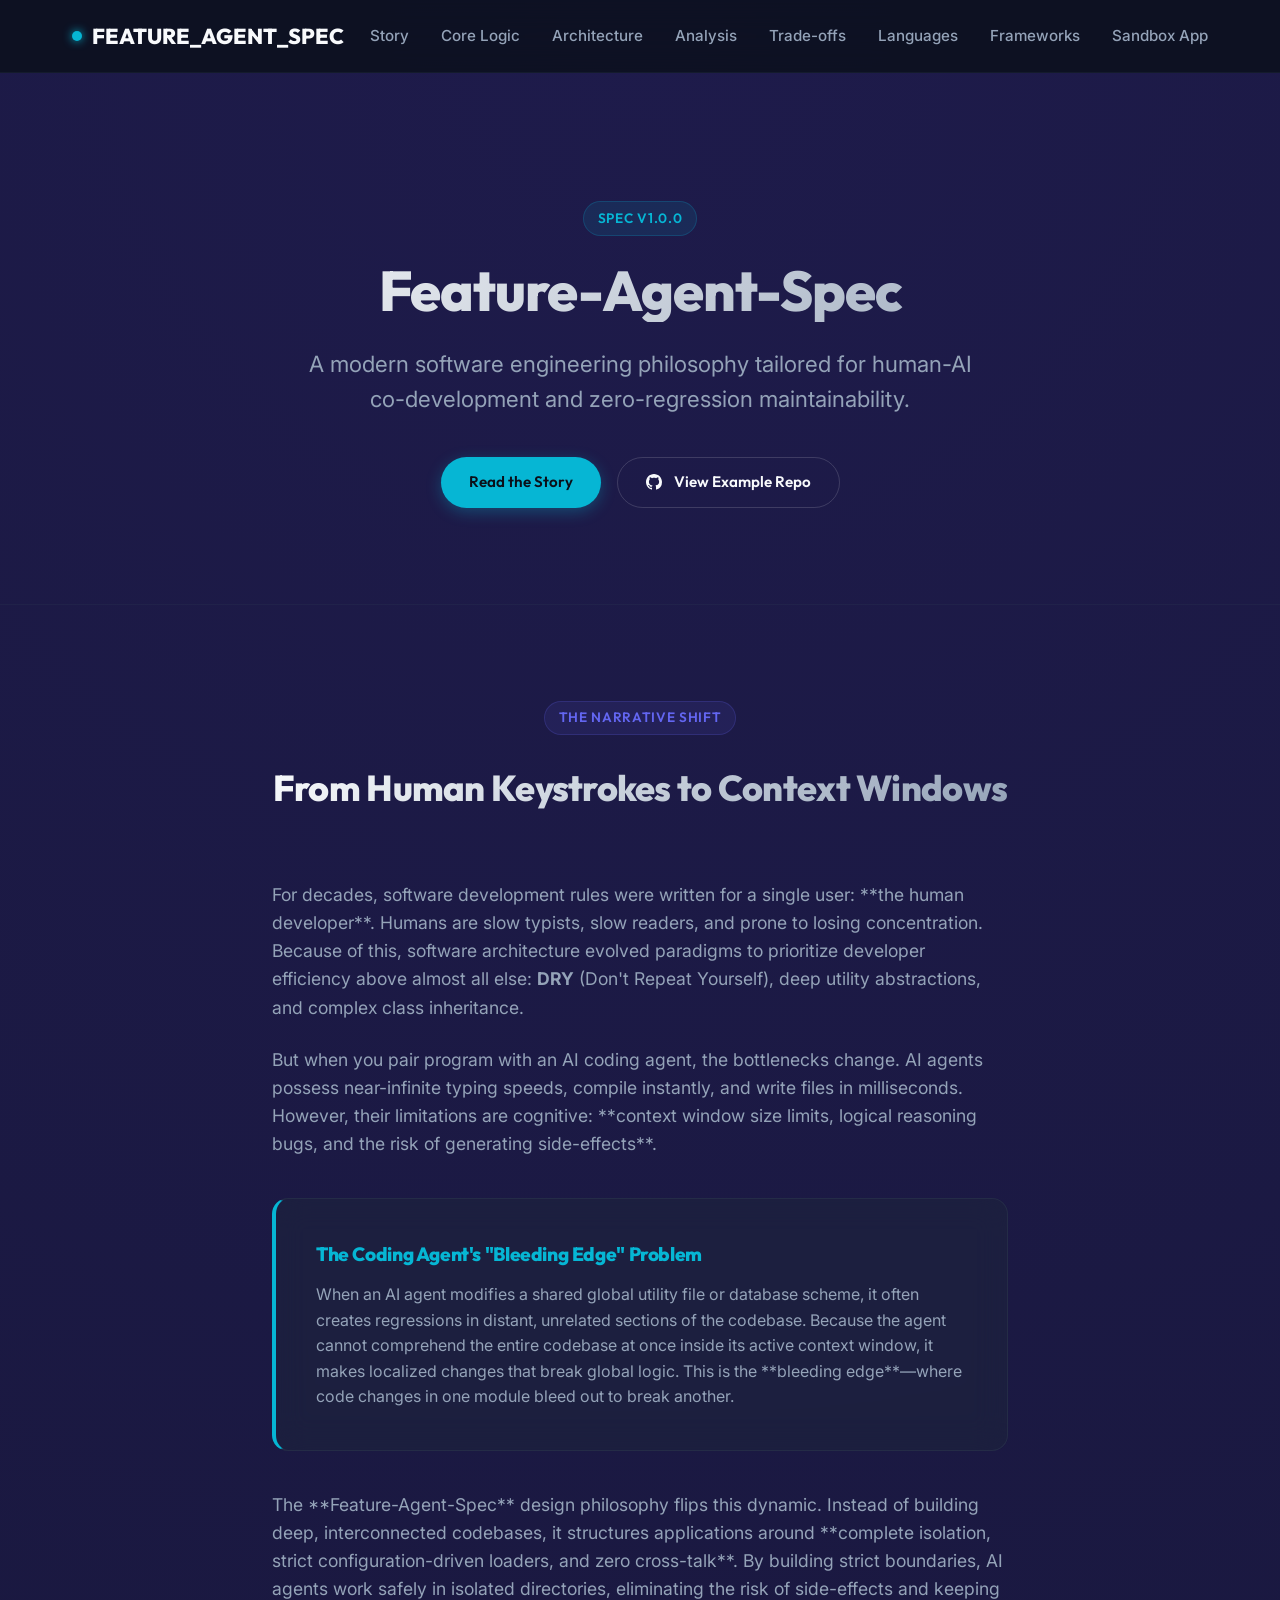
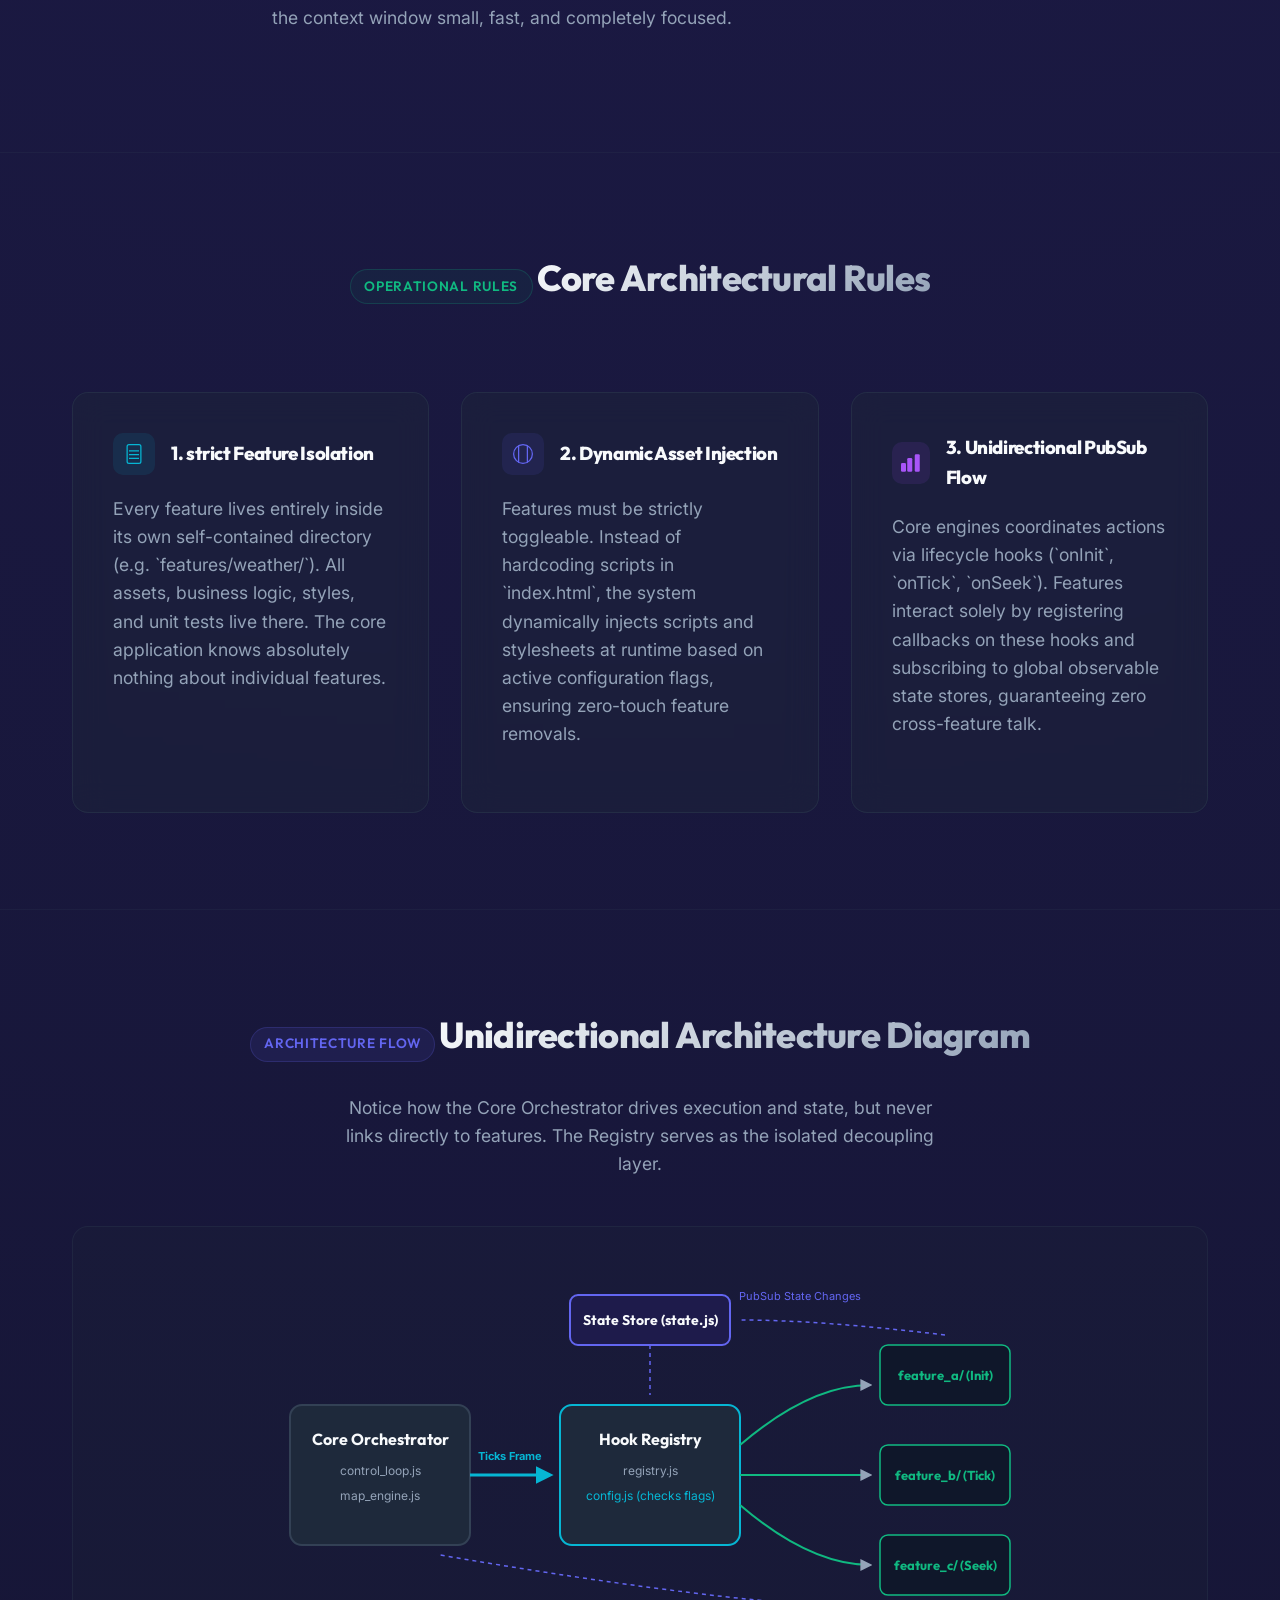
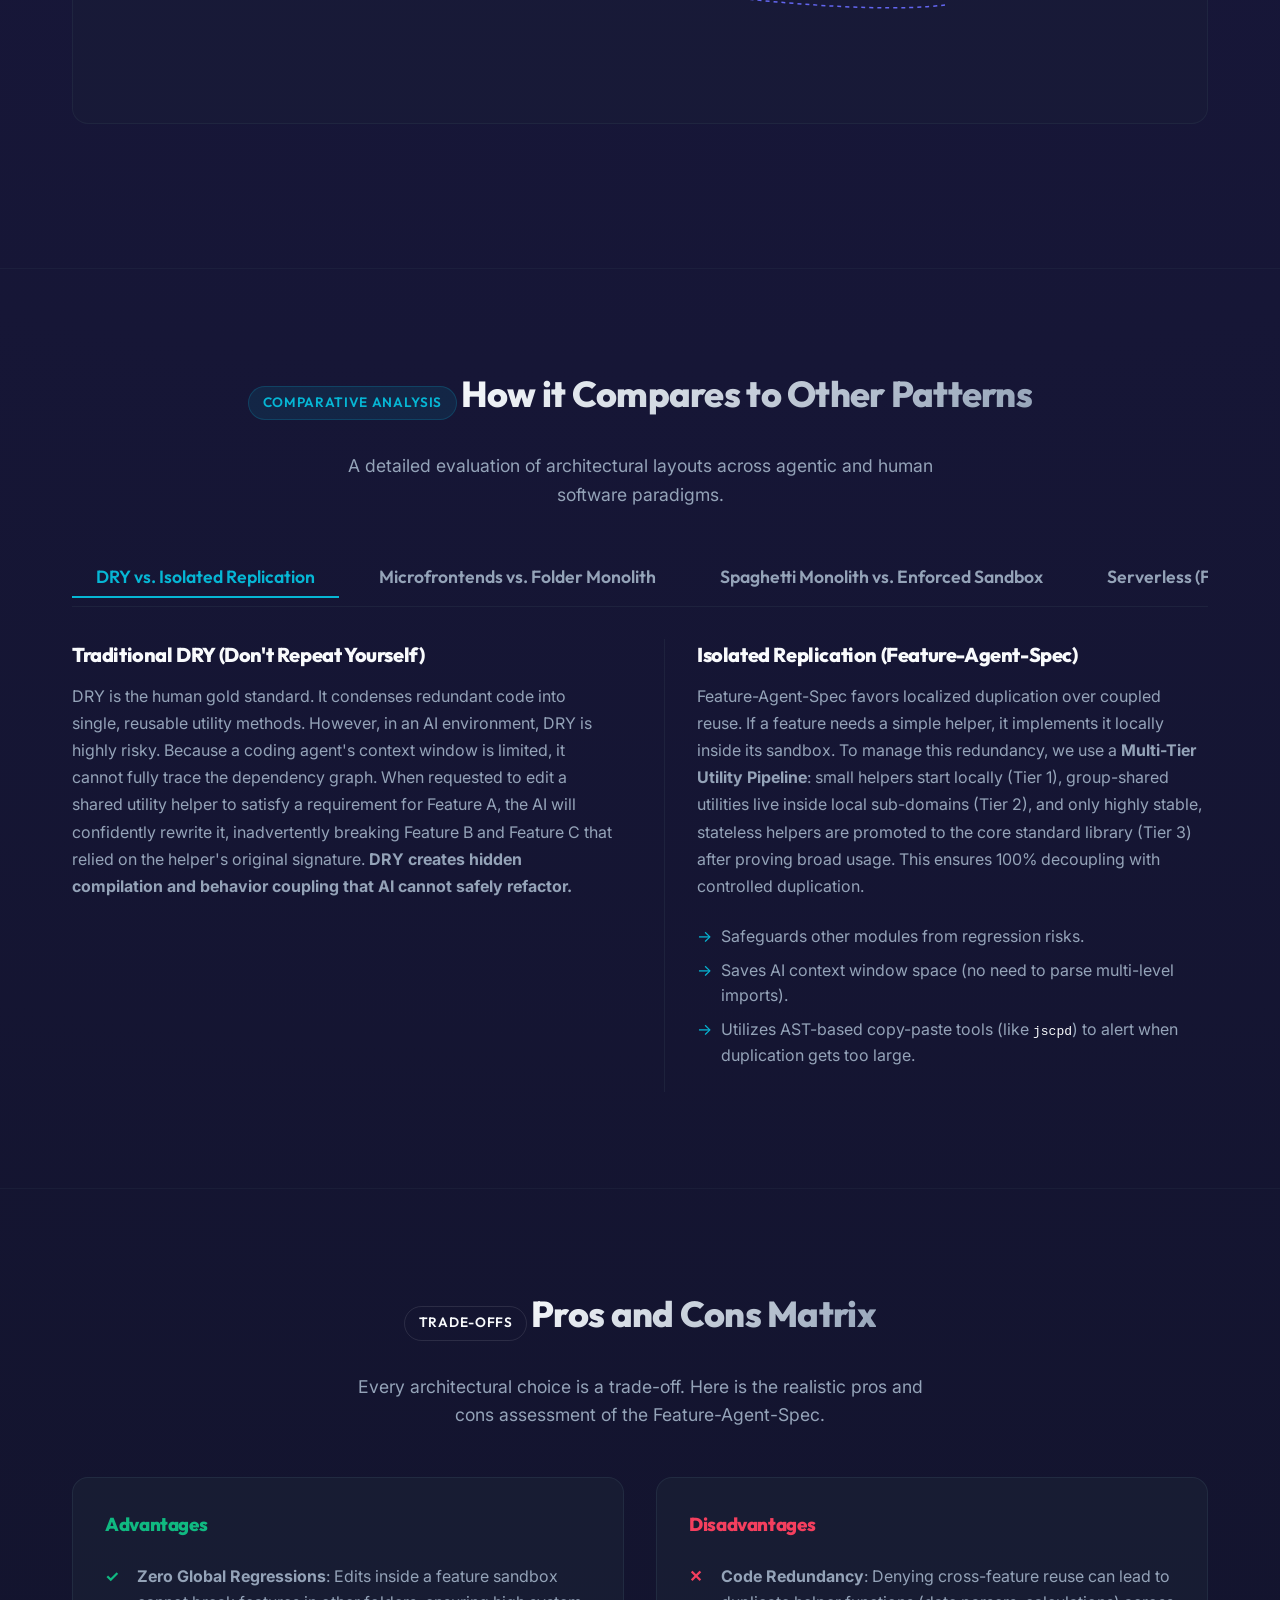
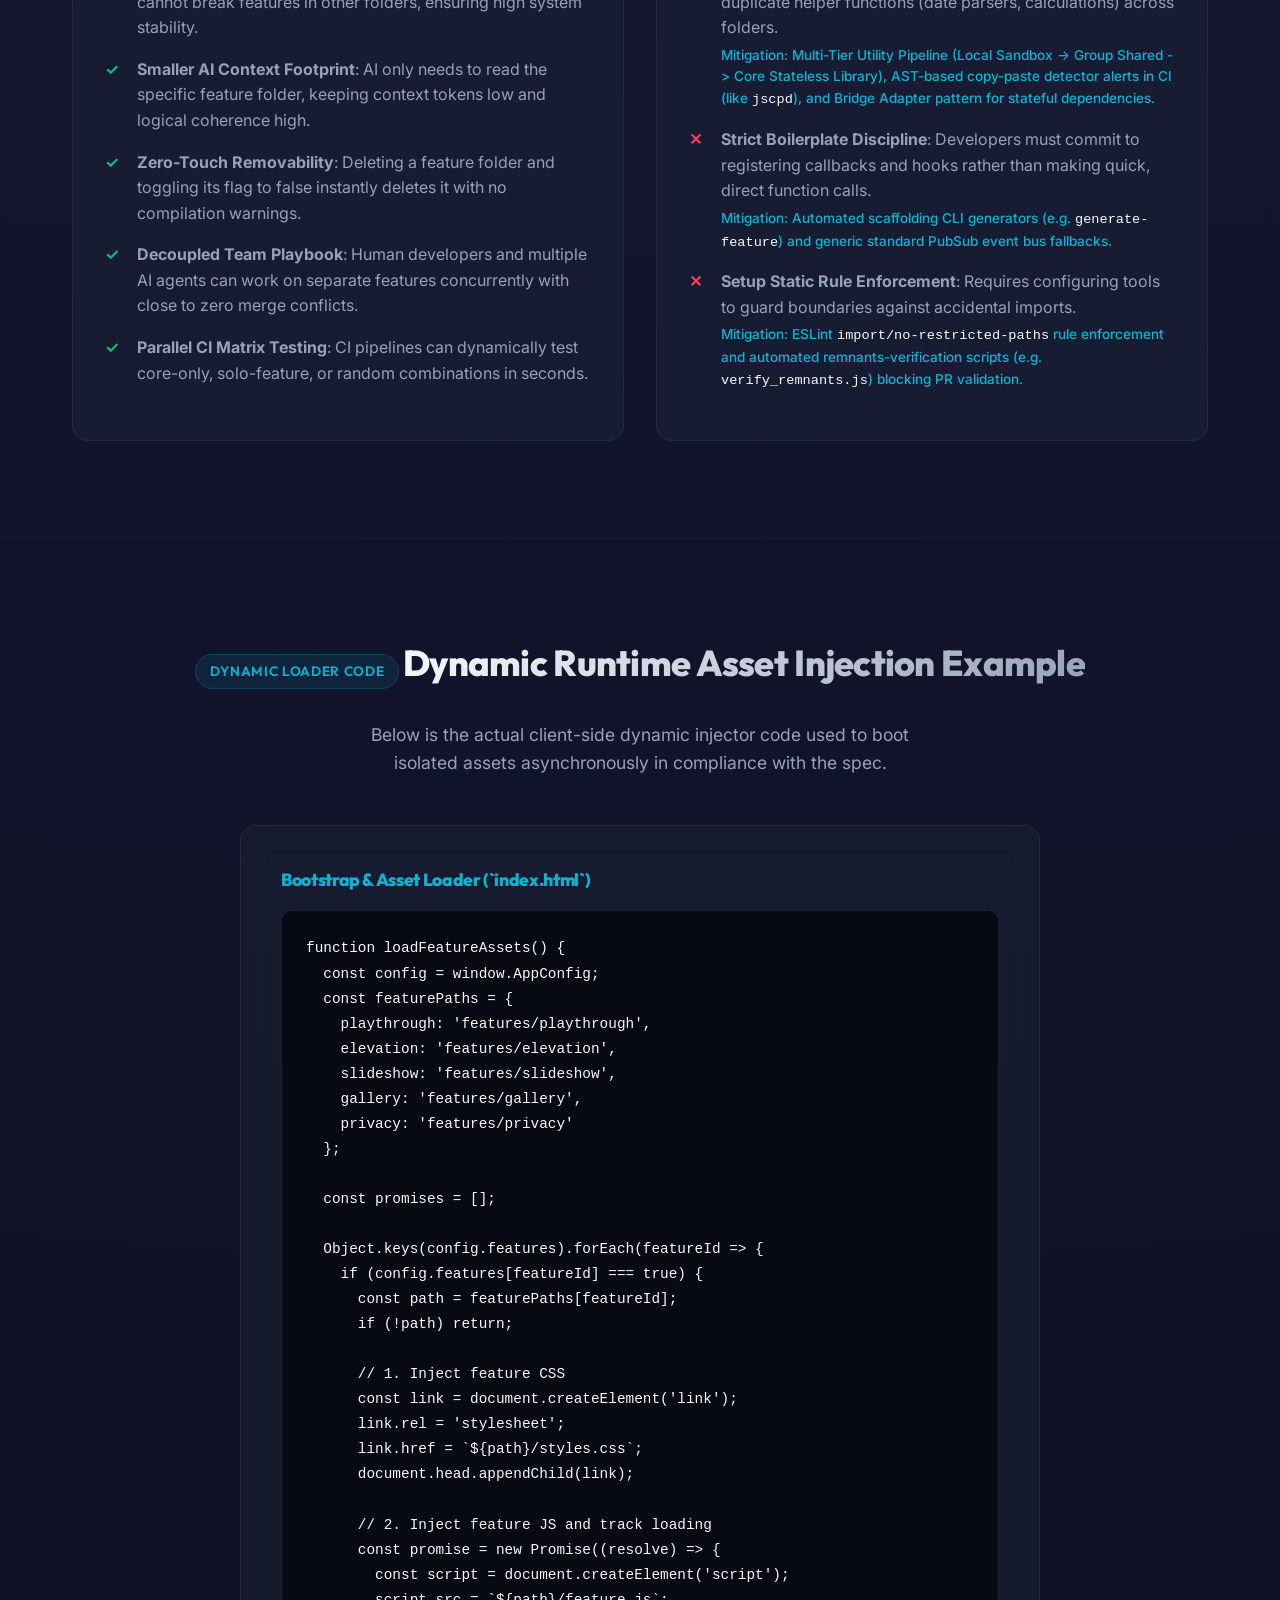
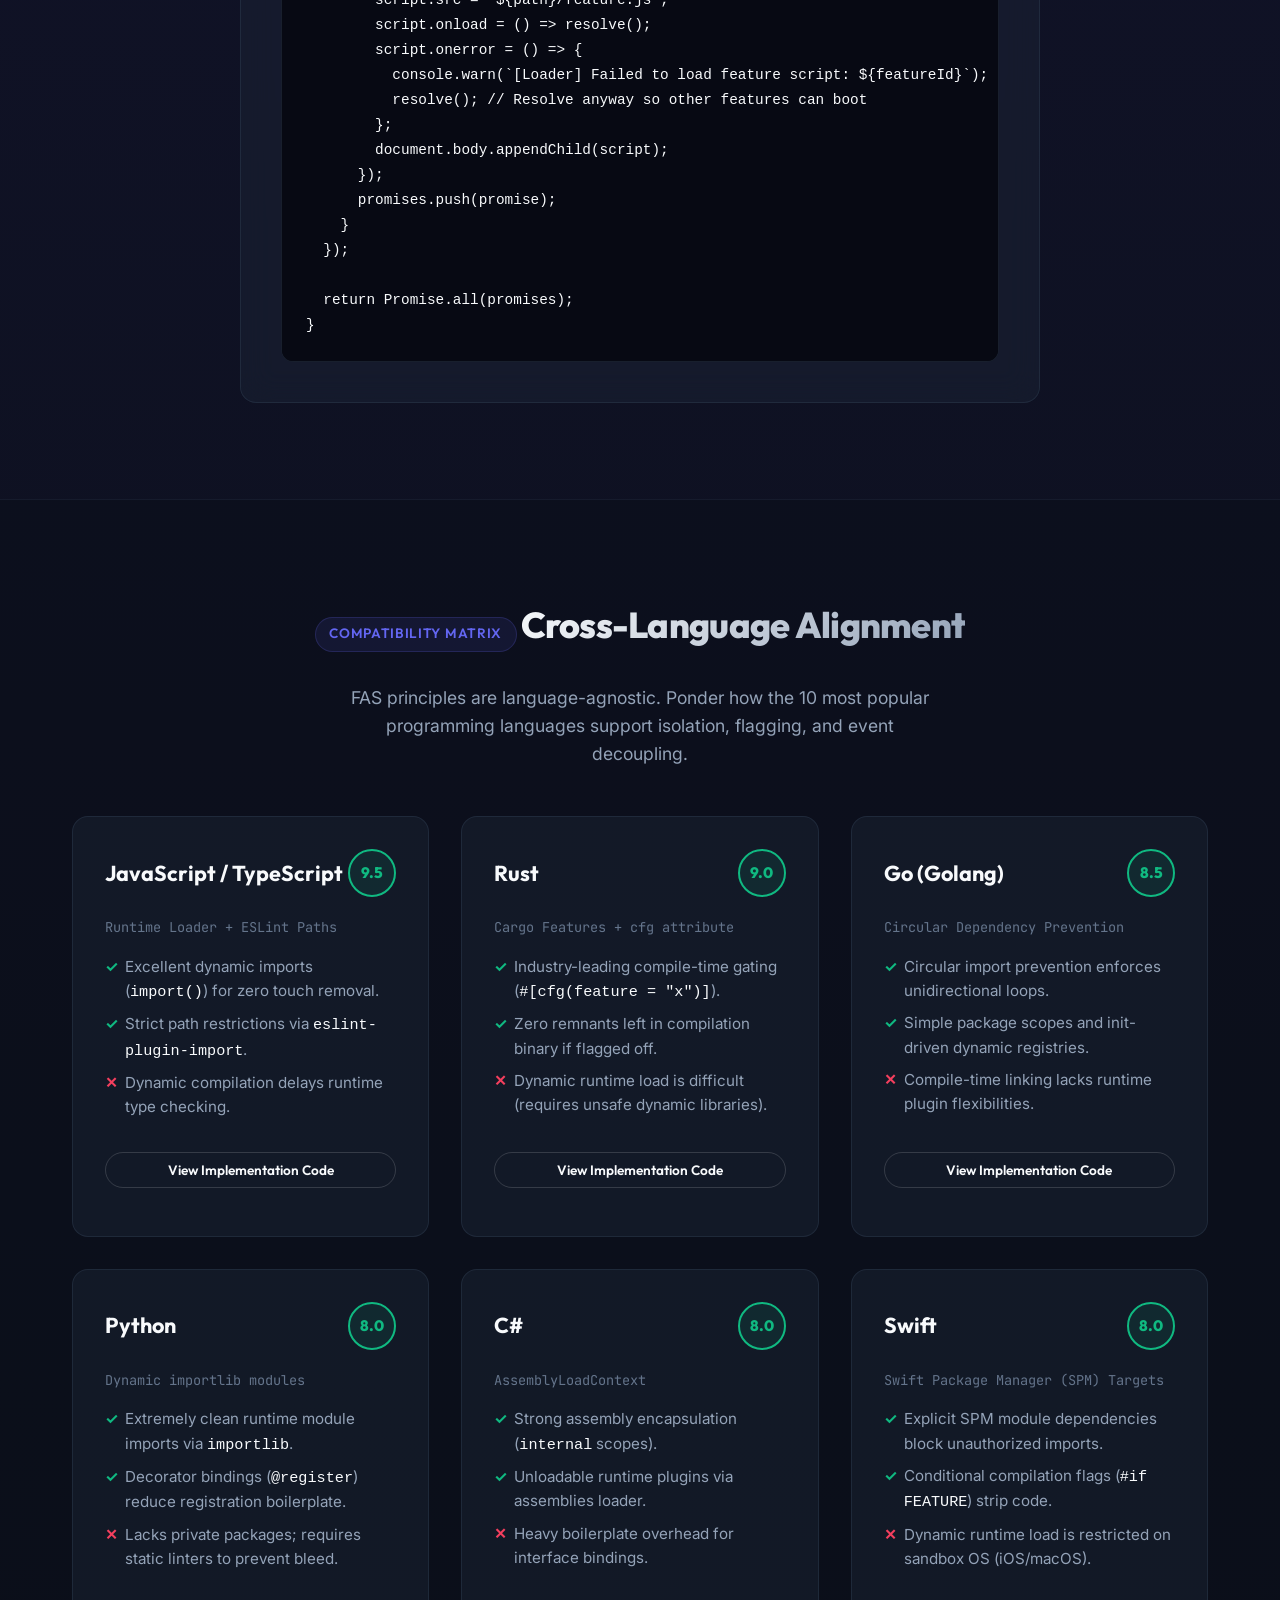
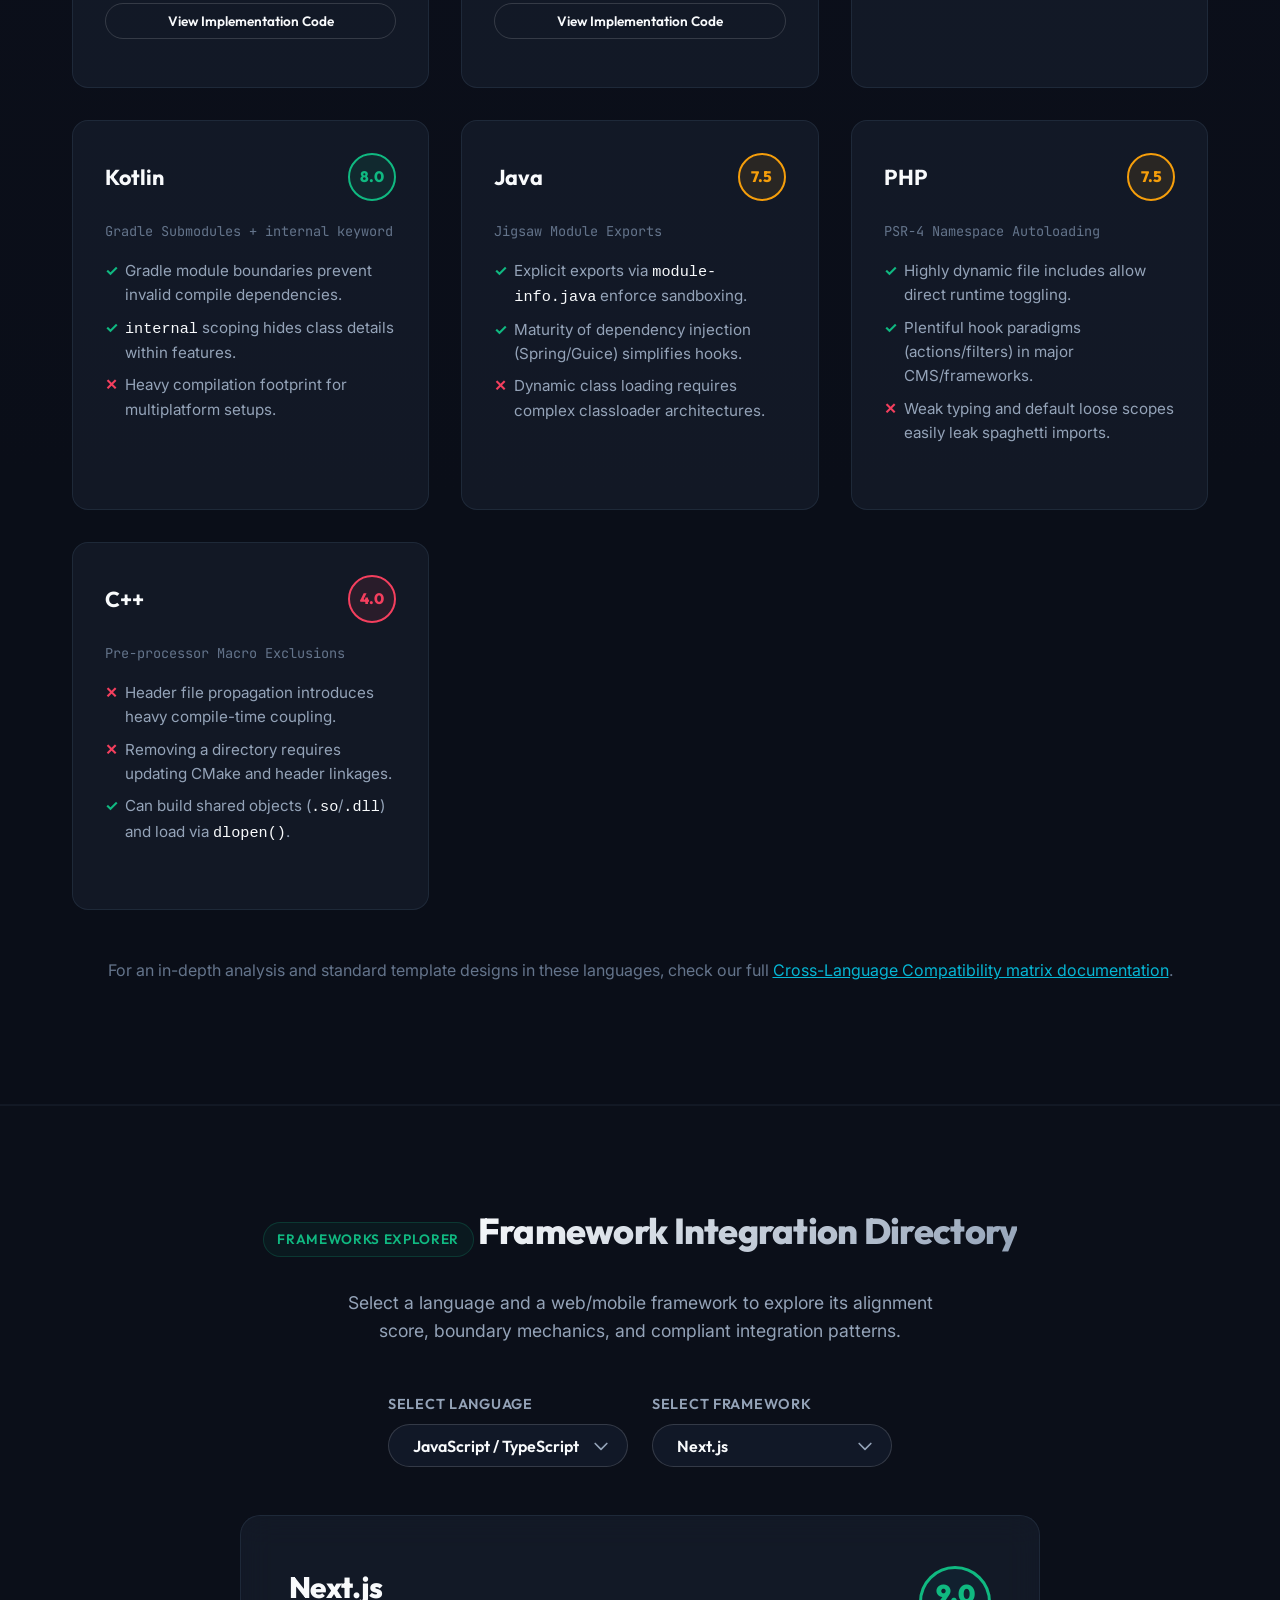
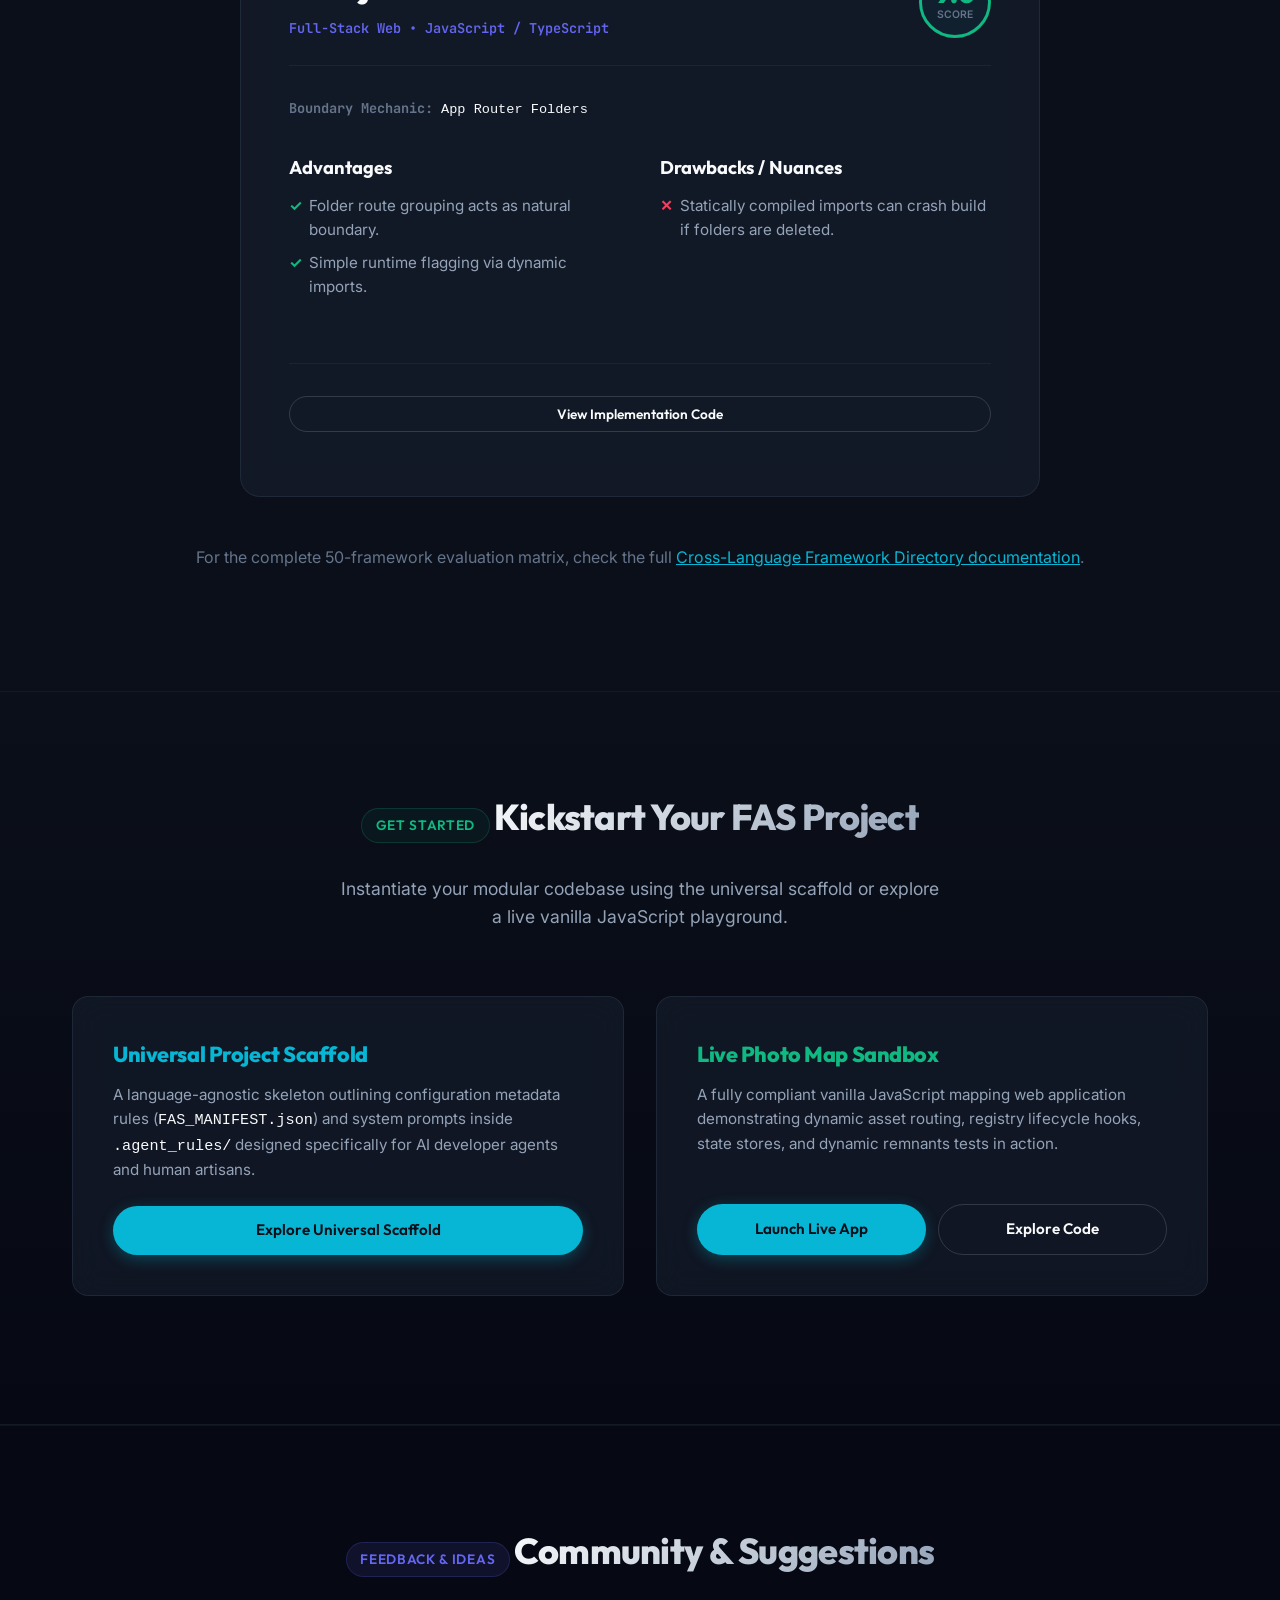
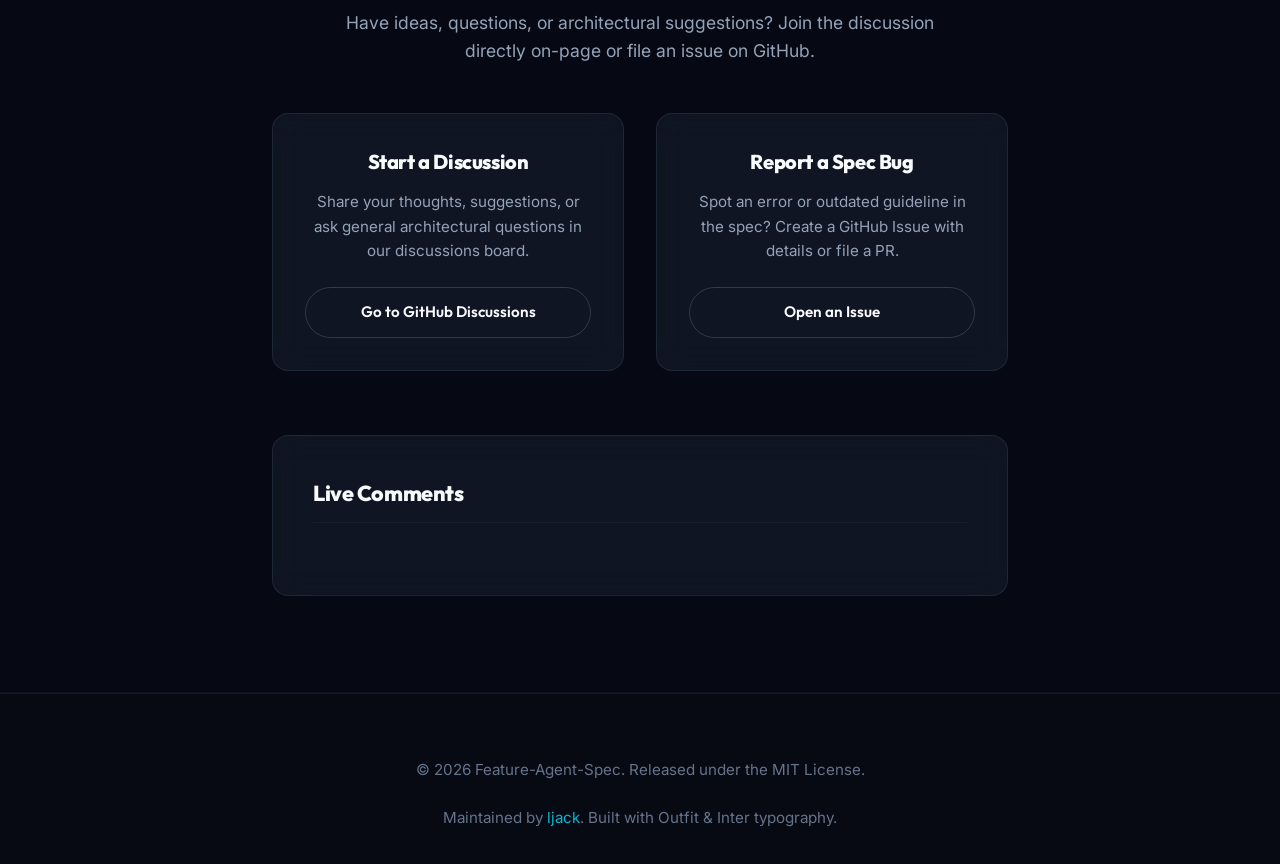
==== commit d64ee446: "docs: spec v1.4.0 - universal project starter scaffold" ====
--- a/index.html
+++ b/index.html
@@ -579,7 +579,7 @@
       </div>
       
       <div style="text-align: center; margin-top: 3rem;">
-        <p style="font-size: 1rem; color: var(--text-muted);">For an in-depth analysis and standard template designs in these languages, check our full <a href="LANGUAGES.md" target="_blank" style="color: var(--accent-cyan);">Cross-Language Compatibility matrix documentation</a>.</p>
+        <p style="font-size: 1rem; color: var(--text-muted);">For an in-depth analysis and standard template designs in these languages, check our full <a href="languages.html" target="_blank" style="color: var(--accent-cyan);">Cross-Language Compatibility matrix documentation</a>.</p>
       </div>
     </div>
   </section>
@@ -626,20 +626,47 @@
       </div>
       
       <div style="text-align: center; margin-top: 3rem;">
-        <p style="font-size: 1rem; color: var(--text-muted);">For the complete 50-framework evaluation matrix, check the full <a href="FRAMEWORKS.md" target="_blank" style="color: var(--accent-cyan);">Cross-Language Framework Directory documentation</a>.</p>
+        <p style="font-size: 1rem; color: var(--text-muted);">For the complete 50-framework evaluation matrix, check the full <a href="frameworks.html" target="_blank" style="color: var(--accent-cyan);">Cross-Language Framework Directory documentation</a>.</p>
       </div>
     </div>
   </section>
 
   <!-- Bottom CTA and Sandbox App reference -->
-  <section style="background: linear-gradient(180deg, var(--bg-main) 0%, #060913 100%); text-align: center;">
+  <section style="background: linear-gradient(180deg, var(--bg-main) 0%, #060913 100%);">
     <div class="container">
-      <span class="badge badge-emerald">Live Showcase</span>
-      <h2 style="margin-bottom: 1.5rem;">See Feature-Agent-Spec in Action</h2>
-      <p style="max-width: 650px; margin: 0 auto 2.5rem;">Explore the GPX Photo Map Playthrough, a vanilla JavaScript mapping application built entirely in compliance with the zero-remnant, configuration-driven loader guidelines.</p>
-      <div class="hero-actions">
-        <a href="https://ljack.github.io/feature-agent-spec-gpx-photo-map-playthrough/" class="btn btn-primary" target="_blank" rel="noopener noreferrer">Launch Live Sandbox App</a>
-        <a href="https://github.com/ljack/feature-agent-spec-gpx-photo-map-playthrough" class="btn btn-outline" target="_blank" rel="noopener noreferrer">Explore Sandbox Codebase</a>
+      <div style="text-align: center; margin-bottom: 4rem;">
+        <span class="badge badge-emerald">Get Started</span>
+        <h2>Kickstart Your FAS Project</h2>
+        <p style="max-width: 600px; margin: 0.5rem auto 0;">Instantiate your modular codebase using the universal scaffold or explore a live vanilla JavaScript playground.</p>
+      </div>
+
+      <div class="pros-cons-grid" style="margin-bottom: 2rem;">
+        <!-- Universal Scaffold Card -->
+        <div class="card" style="display: flex; flex-direction: column; justify-content: space-between; height: 100%;">
+          <div>
+            <h3 style="font-size: 1.35rem; margin-bottom: 0.75rem; color: var(--accent-cyan);">Universal Project Scaffold</h3>
+            <p style="font-size: 0.95rem; color: var(--text-secondary); margin-bottom: 1.5rem;">A language-agnostic skeleton outlining configuration metadata rules (<code>FAS_MANIFEST.json</code>) and system prompts inside <code>.agent_rules/</code> designed specifically for AI developer agents and human artisans.</p>
+          </div>
+          <a href="https://github.com/ljack/feature-agent-spec/tree/main/starter" class="btn btn-primary" target="_blank" rel="noopener noreferrer" style="justify-content: center; width: 100%;">
+            Explore Universal Scaffold
+          </a>
+        </div>
+
+        <!-- Live Sandbox App Card -->
+        <div class="card" style="display: flex; flex-direction: column; justify-content: space-between; height: 100%;">
+          <div>
+            <h3 style="font-size: 1.35rem; margin-bottom: 0.75rem; color: var(--accent-emerald);">Live Photo Map Sandbox</h3>
+            <p style="font-size: 0.95rem; color: var(--text-secondary); margin-bottom: 1.5rem;">A fully compliant vanilla JavaScript mapping web application demonstrating dynamic asset routing, registry lifecycle hooks, state stores, and dynamic remnants tests in action.</p>
+          </div>
+          <div class="hero-actions" style="display: grid; grid-template-columns: 1fr 1fr; gap: 0.75rem; width: 100%;">
+            <a href="https://ljack.github.io/feature-agent-spec-gpx-photo-map-playthrough/" class="btn btn-primary" target="_blank" rel="noopener noreferrer" style="justify-content: center;">
+              Launch Live App
+            </a>
+            <a href="https://github.com/ljack/feature-agent-spec-gpx-photo-map-playthrough" class="btn btn-outline" target="_blank" rel="noopener noreferrer" style="justify-content: center;">
+              Explore Code
+            </a>
+          </div>
+        </div>
       </div>
     </div>
   </section>
--- a/index.css
+++ b/index.css
@@ -781,6 +781,110 @@
   padding-top: 2rem;
 }
 
+/* Markdown Content Styling */
+.markdown-content {
+  max-width: 900px;
+  margin: 0 auto;
+}
+
+.markdown-content h1 {
+  font-size: 2.75rem;
+  margin: 3rem 0 1.5rem;
+  background: linear-gradient(135deg, #ffffff 0%, #94a3b8 100%);
+  -webkit-background-clip: text;
+  -webkit-text-fill-color: transparent;
+}
+
+.markdown-content h2 {
+  font-size: 1.85rem;
+  margin: 2.5rem 0 1rem;
+  background: linear-gradient(135deg, var(--text-primary) 0%, var(--text-secondary) 100%);
+  -webkit-background-clip: text;
+  -webkit-text-fill-color: transparent;
+  display: block;
+  border-bottom: 1px solid rgba(51, 65, 85, 0.2);
+  padding-bottom: 0.5rem;
+}
+
+.markdown-content h3 {
+  font-size: 1.4rem;
+  margin: 2rem 0 0.75rem;
+  color: var(--accent-cyan);
+}
+
+.markdown-content p {
+  font-size: 1.05rem;
+  line-height: 1.7;
+  margin-bottom: 1.25rem;
+  color: var(--text-secondary);
+}
+
+.markdown-content ul, .markdown-content ol {
+  margin-left: 1.5rem;
+  margin-bottom: 1.5rem;
+}
+
+.markdown-content li {
+  margin-bottom: 0.5rem;
+  color: var(--text-secondary);
+}
+
+.markdown-content pre {
+  margin: 1.5rem 0;
+  background: #070913;
+  border: 1px solid rgba(51, 65, 85, 0.4);
+  border-radius: 12px;
+  padding: 1.25rem;
+  overflow-x: auto;
+}
+
+.markdown-content code {
+  font-family: var(--font-mono);
+  font-size: 0.9rem;
+  background: rgba(255, 255, 255, 0.05);
+  padding: 0.2rem 0.4rem;
+  border-radius: 4px;
+  color: var(--accent-cyan);
+}
+
+.markdown-content pre code {
+  background: transparent;
+  padding: 0;
+  color: var(--text-primary);
+}
+
+.markdown-content table {
+  width: 100%;
+  border-collapse: collapse;
+  margin: 2rem 0;
+  font-size: 0.95rem;
+}
+
+.markdown-content th, .markdown-content td {
+  padding: 0.75rem 1rem;
+  border-bottom: 1px solid rgba(51, 65, 85, 0.3);
+  text-align: left;
+}
+
+.markdown-content th {
+  font-family: var(--font-heading);
+  font-weight: 700;
+  color: var(--text-primary);
+  background: rgba(30, 41, 59, 0.3);
+}
+
+.markdown-content td {
+  color: var(--text-secondary);
+}
+
+.markdown-content tr:hover td {
+  background: rgba(255, 255, 255, 0.02);
+}
+
+.back-btn-container {
+  margin-bottom: 2rem;
+}
+
 /* Responsive Scaling Styles */
 @media (max-width: 992px) {
   h1 { font-size: 2.75rem; }
